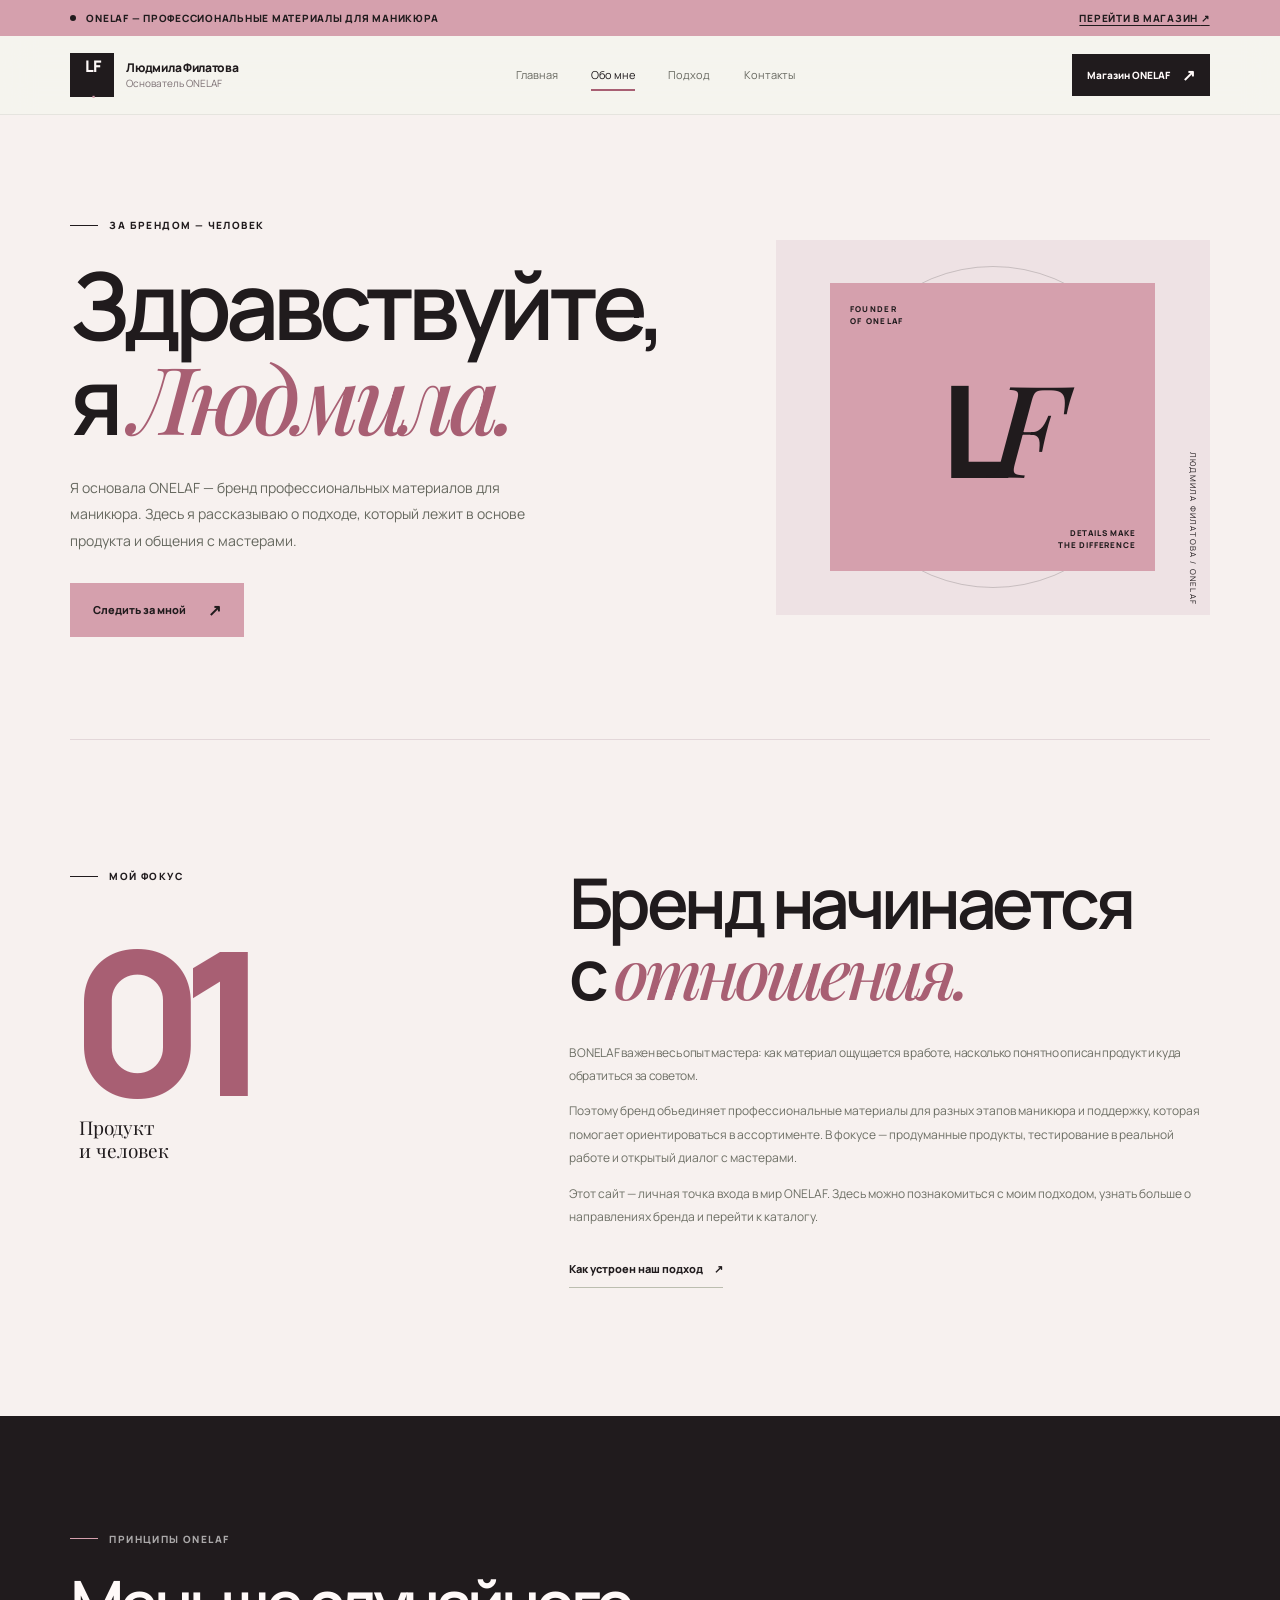
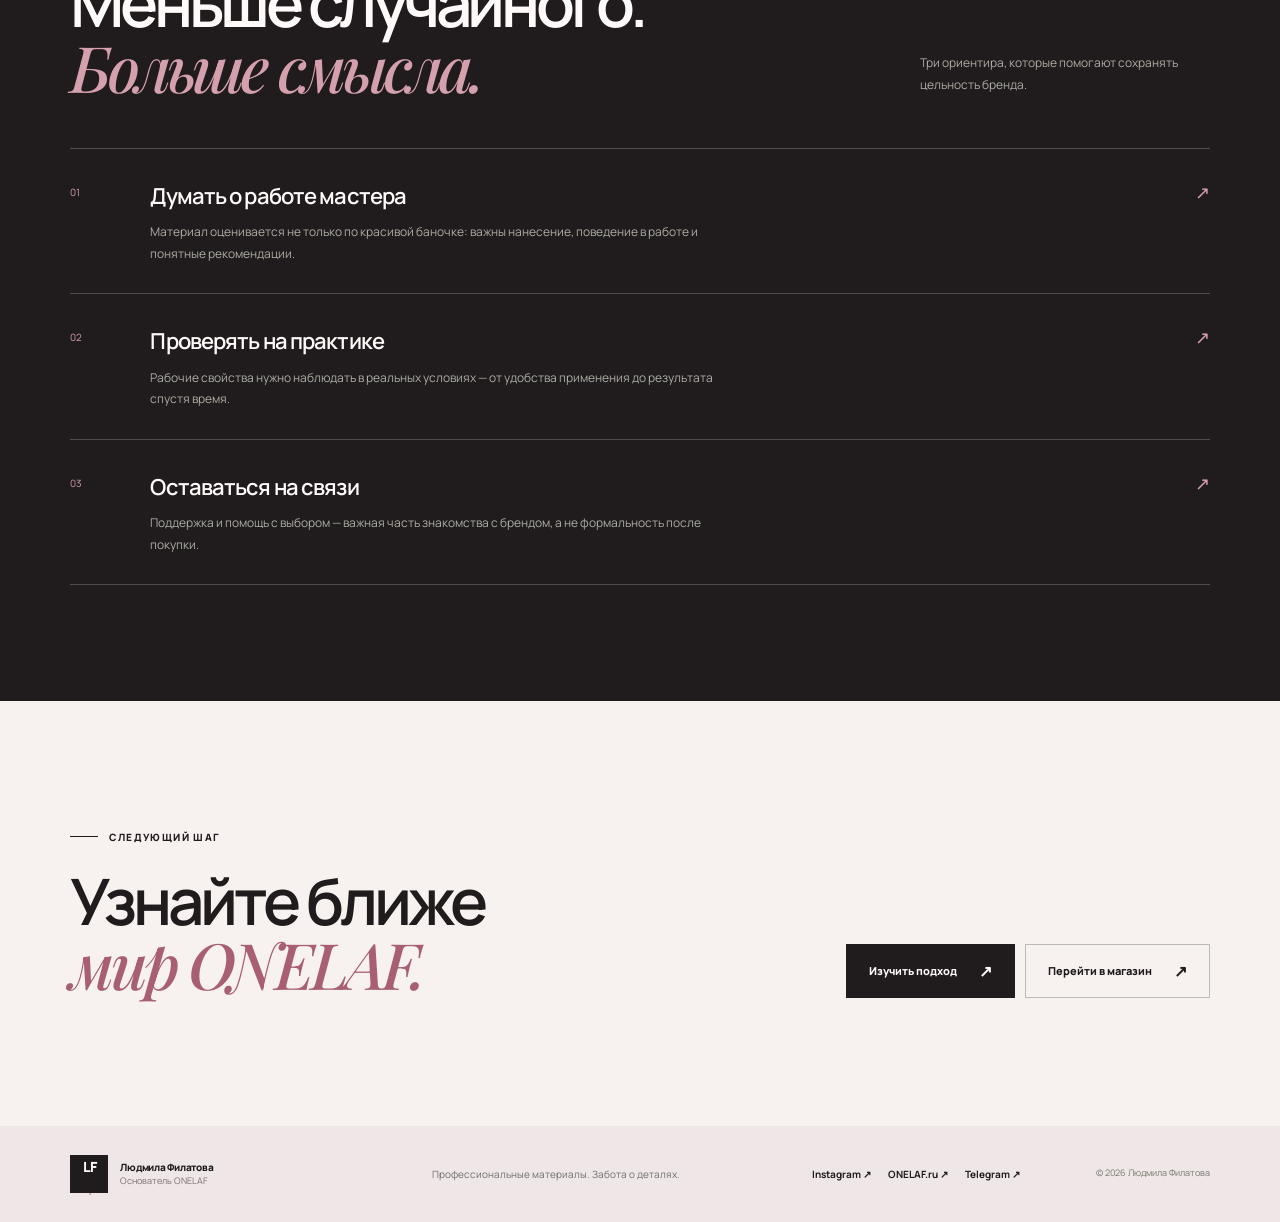
==== about.html @ 73c16b6a "Apply blush rose brand styling to about.html" ====
<!doctype html>
<html lang="ru"><head><meta charset="utf-8"><meta name="viewport" content="width=device-width, initial-scale=1"><title>О Людмиле Филатовой — ONELAF</title><meta name="description" content="Людмила Филатова — основатель ONELAF. О ценностях бренда, внимании к мастерам и профессиональных материалах для маникюра."><meta name="theme-color" content="#d5a0ad"><meta property="og:type" content="website"><meta property="og:title" content="О Людмиле Филатовой — ONELAF"><meta property="og:description" content="Бренд профессиональных материалов для маникюра и внимание к деталям."><meta property="og:image" content="https://cdn-sh1.vigbo.com/shops/86942/products/26336888/images/2-b4dfd105c90a133cb11e30bceb7b4661.jpg"><link rel="preconnect" href="https://fonts.googleapis.com"><link rel="preconnect" href="https://fonts.gstatic.com" crossorigin><link href="https://fonts.googleapis.com/css2?family=Manrope:wght@400;500;600;700;800&family=Playfair+Display:ital,wght@0,500;0,600;0,700;1,500;1,600&display=swap" rel="stylesheet"><link rel="icon" href="assets/favicon.svg" type="image/svg+xml"><link rel="stylesheet" href="styles.css"><script src="script.js" defer></script></head>
<body><div class="announcement"><span class="announcement__dot"></span> ONELAF — профессиональные материалы для маникюра <a href="https://onelaf.ru/" target="_blank" rel="noreferrer">Перейти в магазин <span aria-hidden="true">↗</span></a></div>
<header class="site-header"><a class="brand" href="index.html" aria-label="Людмила Филатова — главная"><span class="brand__mark">LF<span>.</span></span><span class="brand__text"><strong>Людмила Филатова</strong><small>Основатель ONELAF</small></span></a><button class="menu-toggle" type="button" aria-expanded="false" aria-controls="primary-nav" aria-label="Открыть меню"><span></span><span></span></button><nav class="nav" id="primary-nav" aria-label="Основная навигация"><a class="nav__link" href="index.html">Главная</a><a class="nav__link is-active" href="about.html" aria-current="page">Обо мне</a><a class="nav__link" href="expertise.html">Подход</a><a class="nav__link" href="contact.html">Контакты</a></nav><a class="button button--small button--dark header-cta" href="https://onelaf.ru/" target="_blank" rel="noreferrer">Магазин ONELAF <span aria-hidden="true">↗</span></a></header>
<main><section class="page-hero section-wrap"><div><p class="eyebrow"><span class="eyebrow__line"></span> За брендом — человек</p><h1>Здравствуйте,<br>я <em>Людмила.</em></h1><p class="page-hero__lead">Я основала ONELAF — бренд профессиональных материалов для маникюра. Здесь я рассказываю о подходе, который лежит в основе продукта и общения с мастерами.</p><a class="button button--rose" href="https://www.instagram.com/ludmilafilatova/" target="_blank" rel="noreferrer">Следить за мной <span aria-hidden="true">↗</span></a></div><div class="page-hero__art"><div class="page-hero__art-shape"><span class="page-hero__art-label">FOUNDER<br>OF ONELAF</span><span class="page-hero__art-letters">L<span>F</span></span><span class="page-hero__art-caption">DETAILS MAKE<br>THE DIFFERENCE</span></div><span class="art-side-note">ЛЮДМИЛА ФИЛАТОВА / ONELAF</span></div></section>
<section class="about-story section-wrap section-space"><div class="about-story__side"><p class="eyebrow"><span class="eyebrow__line"></span> Мой фокус</p><span class="oversize-number">01</span><p class="about-story__side-note">Продукт<br>и человек</p></div><div class="about-story__body"><h2>Бренд начинается<br>с <em>отношения.</em></h2><p class="story-intro">В ONELAF важен весь опыт мастера: как материал ощущается в работе, насколько понятно описан продукт и куда обратиться за советом.</p><p>Поэтому бренд объединяет профессиональные материалы для разных этапов маникюра и поддержку, которая помогает ориентироваться в ассортименте. В фокусе — продуманные продукты, тестирование в реальной работе и открытый диалог с мастерами.</p><p>Этот сайт — личная точка входа в мир ONELAF. Здесь можно познакомиться с моим подходом, узнать больше о направлениях бренда и перейти к каталогу.</p><a class="text-link text-link--dark" href="expertise.html">Как устроен наш подход <span aria-hidden="true">↗</span></a></div></section>
<section class="principles-section"><div class="section-wrap"><div class="section-heading section-heading--light"><div><p class="eyebrow eyebrow--muted"><span class="eyebrow__line"></span> Принципы ONELAF</p><h2>Меньше случайного.<br><em>Больше смысла.</em></h2></div><p class="section-heading__aside">Три ориентира, которые помогают сохранять цельность бренда.</p></div><div class="principle-list"><article class="principle-item" data-reveal><span>01</span><div><h3>Думать о работе мастера</h3><p>Материал оценивается не только по красивой баночке: важны нанесение, поведение в работе и понятные рекомендации.</p></div><b aria-hidden="true">↗</b></article><article class="principle-item" data-reveal><span>02</span><div><h3>Проверять на практике</h3><p>Рабочие свойства нужно наблюдать в реальных условиях — от удобства применения до результата спустя время.</p></div><b aria-hidden="true">↗</b></article><article class="principle-item" data-reveal><span>03</span><div><h3>Оставаться на связи</h3><p>Поддержка и помощь с выбором — важная часть знакомства с брендом, а не формальность после покупки.</p></div><b aria-hidden="true">↗</b></article></div></div></section>
<section class="section-wrap about-next section-space"><div><p class="eyebrow"><span class="eyebrow__line"></span> Следующий шаг</p><h2>Узнайте ближе<br><em>мир ONELAF.</em></h2></div><div class="about-next__actions"><a class="button button--dark" href="expertise.html">Изучить подход <span aria-hidden="true">↗</span></a><a class="button button--outline-dark" href="https://onelaf.ru/" target="_blank" rel="noreferrer">Перейти в магазин <span aria-hidden="true">↗</span></a></div></section></main>
<footer class="site-footer"><a class="brand brand--footer" href="index.html"><span class="brand__mark">LF<span>.</span></span><span class="brand__text"><strong>Людмила Филатова</strong><small>Основатель ONELAF</small></span></a><p>Профессиональные материалы. Забота о деталях.</p><div class="footer-links"><a href="https://www.instagram.com/ludmilafilatova/" target="_blank" rel="noreferrer">Instagram ↗</a><a href="https://onelaf.ru/" target="_blank" rel="noreferrer">ONELAF.ru ↗</a><a href="https://t.me/onelafru" target="_blank" rel="noreferrer">Telegram ↗</a></div><small class="copyright">© <span data-year></span> Людмила Филатова</small></footer></body></html>
---- styles.css ----
/* ONELAF / Ludmila Filatova — editorial founder website */
:root{--ink:#201b1d;--ink-soft:#403236;--paper:#f7f1ef;--white:#fffaf9;--muted:#7c7073;--line:#e3d7d9;--rose:#d5a0ad;--rose-deep:#a85f73;--blush:#f0dfe3;--silver:#c3c0c4;--serif:"Playfair Display",Georgia,serif;--sans:"Manrope",Arial,sans-serif;--wrap:1240px;--gutter:clamp(22px,5.5vw,82px);--ease:cubic-bezier(.2,.75,.25,1)}
*{box-sizing:border-box}
html{scroll-behavior:smooth;scroll-padding-top:100px}
body{margin:0;background:var(--paper);color:var(--ink);font-family:var(--sans);font-size:15px;line-height:1.65;-webkit-font-smoothing:antialiased}
body.menu-open{overflow:hidden}
a{color:inherit;text-decoration:none}
button,a{-webkit-tap-highlight-color:transparent}
button{font:inherit}
img{display:block;max-width:100%}
::selection{background:var(--rose);color:var(--ink)}
:focus-visible{outline:3px solid #7e8b26;outline-offset:4px}
.section-wrap{width:min(100% - 2*var(--gutter),var(--wrap));margin-inline:auto}
.section-space{padding-block:clamp(80px,10vw,145px)}
.announcement{min-height:36px;padding:8px var(--gutter);display:flex;align-items:center;justify-content:center;gap:10px;background:var(--rose);font-size:10px;line-height:1.4;letter-spacing:.075em;text-transform:uppercase;font-weight:800}
.announcement__dot{width:6px;height:6px;background:var(--ink);border-radius:50%;flex:0 0 auto}
.announcement a{margin-left:auto;white-space:nowrap;text-decoration:underline;text-underline-offset:3px}
.site-header{position:sticky;z-index:50;top:0;width:100%;display:flex;align-items:center;justify-content:space-between;gap:28px;padding:17px var(--gutter);background:rgba(245,244,239,.94);border-bottom:1px solid rgba(24,25,22,.07);backdrop-filter:blur(16px)}
.brand{display:flex;align-items:center;gap:12px;min-width:max-content}
.brand__mark{display:grid;place-items:center;width:44px;height:44px;background:var(--ink);color:var(--white);font-size:16px;font-weight:800;letter-spacing:-.09em}
.brand__mark span{color:var(--rose)}
.brand__text{display:flex;flex-direction:column;gap:1px;line-height:1.3}
.brand__text strong{font-size:12px;font-weight:800;letter-spacing:-.025em}
.brand__text small{font-size:10px;color:var(--muted)}
.nav{display:flex;align-items:center;gap:clamp(18px,2.6vw,38px)}
.nav__link{position:relative;padding:8px 0;font-size:11px;color:#67685f;transition:color .2s ease}
.nav__link:hover,.nav__link.is-active{color:var(--ink)}
.nav__link.is-active:after{position:absolute;content:"";left:0;right:0;bottom:1px;height:2px;background:var(--rose-deep)}
.button{display:inline-flex;align-items:center;justify-content:center;gap:22px;min-height:54px;padding:0 22px;border:1px solid transparent;font-size:11px;font-weight:800;transition:background .25s ease,color .25s ease,border-color .25s ease,transform .25s ease}
.button:hover{transform:translateY(-2px)}
.button span{font-size:16px;line-height:1}
.button--small{min-height:42px;padding:0 14px;gap:12px;font-size:10px}
.button--rose{background:var(--rose);color:var(--ink)}
.button--rose:hover{background:var(--rose-deep)}
.button--dark{background:var(--ink);color:var(--white)}
.button--dark:hover{background:#34362f}
.button--outline-light{border-color:rgba(255,255,255,.26);color:var(--white);background:transparent}
.button--outline-light:hover{border-color:var(--rose);color:var(--rose)}
.button--outline-dark{border-color:#babbb2;color:var(--ink);background:transparent}
.button--outline-dark:hover{border-color:var(--ink)}
.menu-toggle{display:none}
.hero{min-height:640px;display:grid;grid-template-columns:1fr .88fr;align-items:stretch;gap:clamp(28px,5.6vw,85px);padding-top:clamp(54px,8vw,112px);padding-bottom:clamp(64px,8vw,110px)}
.hero__copy{position:relative;z-index:2;display:flex;flex-direction:column;align-items:flex-start;padding-top:18px}
.eyebrow{display:flex;align-items:center;gap:11px;margin:0 0 24px;font-size:10px;font-weight:800;letter-spacing:.14em;text-transform:uppercase}
.eyebrow__line{display:inline-block;width:28px;height:1px;background:var(--ink)}
.eyebrow--muted{color:rgba(255,255,255,.62)}
.eyebrow--muted .eyebrow__line{background:var(--rose)}
h1,h2,h3,p{margin-top:0}
h1,h2{font-weight:600;letter-spacing:-.065em;line-height:.99}
h1{max-width:690px;margin-bottom:29px;font-size:clamp(48px,6.6vw,90px)}
h1 em,h2 em,.intro-band__statement em{font-family:var(--serif);font-weight:500;letter-spacing:-.06em}
h1 em{color:#a85f73}
.hero__lead{max-width:445px;margin:0;color:#62645b;font-size:14px;line-height:1.85}
.hero__actions{display:flex;align-items:center;gap:26px;flex-wrap:wrap;margin-top:32px}
.text-link{display:inline-flex;align-items:center;gap:11px;padding:8px 0;font-size:11px;font-weight:800;border-bottom:1px solid #bcbeb0;transition:gap .25s ease,border-color .25s ease}
.text-link:hover{gap:17px;border-color:var(--ink)}
.text-link--dark{color:var(--ink)}
.hero__signature{display:flex;align-items:center;gap:12px;margin-top:auto;padding-top:54px}
.signature-mark{display:grid;place-items:center;width:37px;height:37px;border:1px solid #bfc0b7;border-radius:50%;font-family:var(--serif);font-style:italic}
.hero__signature span:last-child{display:flex;flex-direction:column;line-height:1.5}
.hero__signature strong,.founder-note__byline strong{font-size:11px}
.hero__signature small,.founder-note__byline small{font-size:10px;color:var(--muted)}
.hero__visual{position:relative;min-height:490px;display:flex;align-items:center;justify-content:center}
.visual-grid{position:absolute;inset:5% 7% 6% 3%;background-image:linear-gradient(rgba(24,25,22,.07) 1px,transparent 1px),linear-gradient(90deg,rgba(24,25,22,.07) 1px,transparent 1px);background-size:32px 32px;mask-image:linear-gradient(135deg,transparent 0%,#000 28%,#000 72%,transparent 100%)}
.hero-photo{position:relative;width:76%;height:min(510px,40vw);min-height:390px;margin-left:4%;overflow:hidden;background:#e1dfd5;box-shadow:20px 22px 0 var(--rose)}
.hero-photo:after{content:"";position:absolute;inset:0;background:linear-gradient(180deg,rgba(0,0,0,.03),transparent 40%,rgba(0,0,0,.22));pointer-events:none}
.hero-photo img{width:100%;height:100%;object-fit:cover;object-position:center;transition:transform .9s var(--ease)}
.hero-photo:hover img{transform:scale(1.035)}
.hero-photo__label{position:absolute;z-index:1;bottom:0;left:0;right:0;padding:17px 19px;color:white;display:flex;align-items:end;justify-content:space-between;gap:12px}
.hero-photo__label span{font-size:9px;letter-spacing:.12em}
.hero-photo__label strong{font-size:11px}
.round-stamp{position:absolute;top:7%;right:0;z-index:2;width:90px;height:90px;border:1px solid var(--ink);border-radius:50%;display:flex;align-items:center;justify-content:center;flex-direction:column;background:var(--rose);font-size:8px;font-weight:800;letter-spacing:.13em;line-height:1.3;transform:rotate(11deg)}
.round-stamp b{font-size:15px}
.round-stamp i{position:absolute;right:8px;bottom:8px;font-size:12px;font-style:normal}
.vertical-note{position:absolute;right:-7px;bottom:10%;writing-mode:vertical-rl;font-size:8px;font-weight:800;letter-spacing:.22em;color:#6d6e64}
.intro-band{background:var(--ink);color:var(--white);padding:clamp(65px,9vw,120px) 0}
.intro-band__inner{position:relative}
.intro-band__statement{max-width:920px;margin:0;font-size:clamp(29px,4.2vw,56px);font-weight:500;letter-spacing:-.045em;line-height:1.25}
.intro-band__statement em{color:var(--rose);font-size:1.07em}
.intro-band__number{position:absolute;right:0;bottom:0;color:rgba(255,255,255,.32);font-size:10px;letter-spacing:.12em}
.section-heading{display:flex;justify-content:space-between;align-items:end;gap:40px;margin-bottom:48px}
.section-heading h2,.brand-section h2,.founder-note h2,.about-next h2,.contact-info-band h2{margin-bottom:0;font-size:clamp(39px,5vw,65px)}
.section-heading h2 em,.brand-section h2 em,.about-next h2 em{color:#a85f73}
.section-heading__aside{max-width:290px;margin:0 0 4px;color:var(--muted);font-size:12px;line-height:1.85}
.value-grid{display:grid;grid-template-columns:repeat(3,1fr);gap:13px}
.value-card{position:relative;min-height:290px;padding:27px 27px 30px;background:var(--white);border:1px solid #ecebe4;display:flex;flex-direction:column;align-items:flex-start;transition:transform .3s var(--ease)}
.value-card:hover{transform:translateY(-5px)}
.value-card__index{font-size:9px;letter-spacing:.14em;color:var(--muted)}
.value-card__icon{width:50px;height:50px;margin:29px 0 23px;display:grid;place-items:center;border:1px solid rgba(24,25,22,.22);border-radius:50%;font-size:22px}
.value-card__icon--spark{font-size:30px;border-color:rgba(255,255,255,.32)}
.value-card h3{max-width:220px;margin-bottom:10px;font-size:18px;line-height:1.25;letter-spacing:-.04em}
.value-card p{max-width:275px;margin-bottom:30px;color:#707168;font-size:11px;line-height:1.8}
.value-card .arrow-link{margin-top:auto;display:grid;place-items:center;width:32px;height:32px;border:1px solid #d8d9d0;border-radius:50%;font-size:16px;transition:background .2s,color .2s}
.value-card .arrow-link:hover{background:var(--ink);color:var(--white)}
.value-card--dark{background:var(--ink);color:var(--white);border-color:var(--ink)}
.value-card--dark .value-card__index,.value-card--dark p{color:#b9bbb1}
.value-card--dark .arrow-link{border-color:rgba(255,255,255,.35)}
.value-card--dark .arrow-link:hover{background:var(--rose);color:var(--ink)}
.value-card--rose{background:var(--rose);border-color:var(--rose)}
.value-card--rose p{color:#50343b}
.value-card--rose .arrow-link{border-color:rgba(24,25,22,.35)}
.value-card--rose .arrow-link:hover{background:var(--ink);color:var(--rose)}
.brand-section{background:#251f21;color:var(--white);padding:clamp(75px,9.5vw,132px) 0}
.brand-section__grid{display:grid;grid-template-columns:.8fr 1fr;gap:clamp(45px,9vw,130px)}
.brand-section h2{margin-bottom:24px}
.brand-section h2 em{color:var(--rose)}
.brand-section__copy>p:not(.eyebrow){max-width:360px;margin-bottom:28px;color:#bfc0b8;font-size:12px;line-height:1.9}
.brand-section__note{display:block;max-width:250px;margin-top:18px;color:#999b91;font-size:9px;line-height:1.7}
.category-list{border-top:1px solid rgba(255,255,255,.2)}
.category-row{display:grid;grid-template-columns:42px 1fr 25px;align-items:center;gap:18px;min-height:99px;padding:20px 0;border-bottom:1px solid rgba(255,255,255,.2);transition:padding .25s ease}
.category-row:hover{padding-inline:10px}
.category-row__number{align-self:start;padding-top:5px;color:var(--rose);font-size:10px}
.category-row>span:nth-child(2){display:flex;flex-direction:column;gap:5px}
.category-row strong{font-size:17px;font-weight:600;letter-spacing:-.04em}
.category-row small{color:#9fa197;font-size:10px}
.category-row__arrow{font-size:19px;text-align:right;color:var(--rose)}
.founder-note{display:grid;grid-template-columns:120px 1fr 100px;gap:35px;align-items:start}
.founder-note__symbol{font-family:var(--serif);font-size:150px;line-height:.8;color:var(--rose-deep)}
.founder-note__content{max-width:720px}
.founder-note__quote{margin:0 0 32px;font-family:var(--serif);font-size:clamp(25px,3.2vw,43px);line-height:1.36;letter-spacing:-.035em}
.founder-note__byline{display:flex;align-items:center;gap:13px}
.founder-note__byline>span:last-child{display:flex;flex-direction:column}
.byline-line{width:35px;height:1px;background:var(--ink)}
.founder-note__seal{width:78px;height:78px;border:1px solid #bcbdb4;border-radius:50%;display:grid;place-content:center;text-align:center;font-family:var(--serif);font-style:italic;font-size:21px;line-height:1.1;transform:rotate(9deg)}
.founder-note__seal span{font-size:9px}
.closing-cta{position:relative;overflow:hidden;background:var(--ink);color:var(--white);padding:clamp(70px,8vw,108px) 0}
.closing-cta__inner{position:relative;display:flex;align-items:end;justify-content:space-between;gap:40px}
.closing-cta h2{position:relative;z-index:1;margin-bottom:0;font-size:clamp(44px,6vw,78px)}
.closing-cta h2 em{color:var(--rose);font-family:var(--serif);font-weight:500}
.closing-cta__actions{position:relative;z-index:1;display:flex;flex-direction:column;gap:11px;min-width:225px}
.closing-cta__decor{position:absolute;right:-3%;bottom:-30%;font-weight:800;font-size:clamp(140px,22vw,290px);letter-spacing:-.1em;color:rgba(255,255,255,.025);pointer-events:none}
.site-footer{display:grid;grid-template-columns:1.1fr 1fr 1fr auto;align-items:center;gap:27px;padding:29px var(--gutter);background:#eee6e7}
.brand--footer .brand__mark{width:38px;height:38px;font-size:14px}
.brand--footer .brand__text strong{font-size:10px}
.brand--footer .brand__text small{font-size:9px}
.site-footer>p{margin:0;color:#6f7068;font-size:10px}
.footer-links{display:flex;gap:17px;justify-content:center}
.footer-links a{font-size:10px;font-weight:700;white-space:nowrap}
.footer-links a:hover{text-decoration:underline;text-underline-offset:4px}
.copyright{color:#77786e;font-size:9px;text-align:right;white-space:nowrap}
.page-hero{min-height:510px;display:grid;grid-template-columns:1fr .72fr;gap:clamp(45px,8vw,120px);align-items:center;padding-block:clamp(70px,8vw,120px)}
.page-hero h1{font-size:clamp(56px,7.3vw,96px)}
.page-hero__lead{max-width:500px;margin:0 0 28px;color:#66685f;font-size:14px;line-height:1.9}
.page-hero__art{position:relative;display:grid;place-items:center;min-height:375px;background:#eee2e4;overflow:hidden}
.page-hero__art:before,.page-hero__art:after{content:"";position:absolute;width:220px;height:220px;border:1px solid rgba(24,25,22,.18);border-radius:50%}
.page-hero__art:after{width:320px;height:320px}
.page-hero__art-shape{position:relative;z-index:1;display:flex;align-items:center;justify-content:center;width:75%;height:77%;background:var(--rose);overflow:hidden}
.page-hero__art-label{position:absolute;top:20px;left:20px;font-size:8px;font-weight:800;line-height:1.5;letter-spacing:.16em}
.page-hero__art-letters{font-size:clamp(80px,10vw,150px);font-weight:800;letter-spacing:-.15em;line-height:1}
.page-hero__art-letters span{font-family:var(--serif);font-style:italic;font-weight:500}
.page-hero__art-caption{position:absolute;right:20px;bottom:20px;text-align:right;font-size:8px;font-weight:800;letter-spacing:.1em;line-height:1.5}
.art-side-note{position:absolute;right:10px;bottom:10px;writing-mode:vertical-rl;font-size:8px;letter-spacing:.15em}
.page-hero--compact{min-height:460px}
.expertise-art{position:relative;min-height:360px;background:#242520;color:var(--rose);overflow:hidden;display:grid;place-items:center}
.expertise-art__circle{position:absolute;width:70%;aspect-ratio:1;border:1px solid rgba(233,255,91,.36);border-radius:50%}
.expertise-art__circle:before,.expertise-art__circle:after{content:"";position:absolute;inset:12%;border:1px solid rgba(233,255,91,.3);border-radius:50%}
.expertise-art__circle:after{inset:26%}
.expertise-art__type{position:relative;font-size:clamp(38px,5vw,65px);font-weight:800;line-height:.9;letter-spacing:-.08em;text-align:center}
.expertise-art__caption{position:absolute;left:17px;bottom:17px;font-size:8px;letter-spacing:.15em}
.expertise-art__spark{position:absolute;right:20px;top:20px;font-size:34px}
.about-story{display:grid;grid-template-columns:.7fr 1.3fr;gap:clamp(50px,12vw,180px);border-top:1px solid var(--line)}
.about-story__side{position:relative}
.oversize-number{display:block;margin-top:55px;font-size:clamp(110px,18vw,200px);line-height:.8;font-weight:800;letter-spacing:-.12em;color:var(--rose-deep)}
.about-story__side-note{margin:16px 0 0 9px;font-family:var(--serif);font-size:19px;line-height:1.25}
.about-story__body h2{margin-bottom:32px;font-size:clamp(43px,5.5vw,70px)}
.about-story__body h2 em{font-family:var(--serif);font-weight:500;color:#a85f73}
.story-intro{font-size:clamp(18px,2vw,24px);line-height:1.55;letter-spacing:-.025em}
.about-story__body p:not(.eyebrow){max-width:680px;color:#6d6f65;line-height:1.95;font-size:12px}
.about-story__body .text-link{margin-top:12px}
.principles-section,.catalog-section{background:var(--ink);color:var(--white);padding:clamp(80px,9vw,125px) 0}
.section-heading--light .section-heading__aside{color:#acada4}
.section-heading--light h2 em{color:var(--rose)}
.principle-list{border-top:1px solid rgba(255,255,255,.22)}
.principle-item{display:grid;grid-template-columns:55px 1fr 30px;gap:25px;align-items:start;padding:29px 0;border-bottom:1px solid rgba(255,255,255,.22)}
.principle-item>span{padding-top:6px;color:var(--rose);font-size:10px}
.principle-item h3{margin-bottom:7px;font-size:22px;font-weight:600;letter-spacing:-.04em}
.principle-item p{max-width:590px;margin:0;color:#acada4;font-size:12px;line-height:1.8}
.principle-item>b{color:var(--rose);font-size:18px;text-align:right;font-weight:400;transition:transform .25s ease}
.principle-item:hover>b{transform:translate(3px,-3px)}
.about-next{display:flex;align-items:end;justify-content:space-between;gap:35px}
.about-next h2 em{font-family:var(--serif)}
.about-next__actions{display:flex;gap:10px;flex-wrap:wrap}
.process-section .section-heading{margin-bottom:50px}
.process-grid{display:grid;grid-template-columns:repeat(3,1fr);gap:13px}
.process-card{min-height:295px;padding:25px;background:#fffef9;border:1px solid #ebeae2;display:flex;flex-direction:column;align-items:flex-start}
.process-card--rose{background:var(--rose);border-color:var(--rose)}
.process-card__num{font-size:9px;text-transform:uppercase;letter-spacing:.13em;color:#72746a}
.process-card h3{max-width:240px;margin:47px 0 11px;font-size:23px;line-height:1.15;letter-spacing:-.045em}
.process-card p{margin-bottom:32px;color:#6d6e65;font-size:11px;line-height:1.85}
.process-card--rose p{color:#50343b}
.process-card__bottom{display:flex;align-items:center;gap:9px;margin-top:auto;font-size:9px;font-weight:800}
.tiny-ring{display:inline-block;width:9px;height:9px;border:1px solid currentColor;border-radius:50%}
.catalog-grid{display:grid;grid-template-columns:repeat(3,1fr);gap:13px}
.catalog-card{position:relative;min-height:330px;display:flex;flex-direction:column;justify-content:space-between;padding:20px;color:var(--ink);overflow:hidden;transition:transform .3s var(--ease)}
.catalog-card:hover{transform:translateY(-5px)}
.catalog-card--base{background:#eee2e4}
.catalog-card--gel{background:var(--rose)}
.catalog-card--liquid{background:#d7d1d5}
.catalog-card__index{font-size:9px;font-weight:800}
.catalog-card__graphic{position:absolute;inset:56px 18px auto;font-size:clamp(34px,5vw,59px);font-weight:800;letter-spacing:-.1em;line-height:.76;display:flex;flex-direction:column}
.catalog-card__graphic span{font-family:var(--serif);font-size:.63em;font-weight:500;font-style:italic;letter-spacing:-.06em}
.catalog-card__label{position:relative;z-index:1;margin-top:auto;display:flex;flex-direction:column;gap:4px;padding-top:160px}
.catalog-card__label strong{font-size:14px}
.catalog-card__label small{font-size:9px;color:#62645a}
.catalog-card>b{position:absolute;right:19px;bottom:21px;display:grid;place-items:center;width:30px;height:30px;border:1px solid rgba(24,25,22,.3);border-radius:50%;font-size:16px;font-weight:400}
.catalog-cta{margin-top:27px}
.detail-note{display:grid;grid-template-columns:100px 1fr;gap:clamp(35px,8vw,115px);align-items:start}
.detail-note__symbol{display:grid;place-items:center;width:67px;height:67px;border:1px solid #bbbdb0;border-radius:50%;font-family:var(--serif);font-size:37px;font-style:italic}
.detail-note h2{font-size:clamp(38px,5vw,61px);margin-bottom:21px}
.detail-note h2 em{font-family:var(--serif);font-weight:500;color:#a85f73}
.detail-note p:not(.eyebrow){max-width:710px;margin-bottom:20px;color:#6c6e64;font-size:12px;line-height:1.9}
.contact-hero{display:flex;justify-content:space-between;align-items:center;gap:45px;padding-block:clamp(80px,10vw,140px)}
.contact-hero h1{font-size:clamp(63px,9vw,118px)}
.contact-hero__copy{max-width:660px}
.contact-hero__stamp{flex:0 0 auto;width:clamp(170px,22vw,270px);aspect-ratio:1;border-radius:50%;background:var(--rose);display:flex;flex-direction:column;align-items:center;justify-content:center;transform:rotate(9deg);border:1px solid var(--ink);box-shadow:10px 10px 0 var(--ink)}
.contact-hero__stamp span{font-size:11px;font-weight:800;letter-spacing:.17em}
.contact-hero__stamp b{font-size:clamp(35px,6vw,66px);line-height:1;letter-spacing:-.1em}
.contact-hero__stamp i{margin-top:9px;font-size:22px;font-style:normal}
.contact-grid-section{display:grid;grid-template-columns:repeat(4,1fr);gap:12px;padding-top:0}
.contact-card{position:relative;min-height:245px;padding:21px;background:var(--white);border:1px solid #e7e6de;display:flex;flex-direction:column;align-items:flex-start;transition:transform .3s var(--ease),border-color .3s ease}
.contact-card:hover{transform:translateY(-5px);border-color:#a6aa8a}
.contact-card--rose{background:var(--rose);border-color:var(--rose)}
.contact-card--dark{background:var(--ink);color:var(--white);border-color:var(--ink)}
.contact-card__icon{display:grid;place-items:center;width:39px;height:39px;margin-bottom:24px;border:1px solid rgba(24,25,22,.28);border-radius:50%;font-size:17px}
.contact-card--dark .contact-card__icon{border-color:rgba(255,255,255,.3)}
.contact-card__small{margin-bottom:6px;color:#73756b;font-size:9px}
.contact-card--dark .contact-card__small,.contact-card--dark .contact-card__detail{color:#b0b2a7}
.contact-card strong{font-size:20px;line-height:1.25;letter-spacing:-.05em}
.contact-card__detail{margin-top:9px;color:#72746a;font-size:10px;overflow-wrap:anywhere}
.contact-card__arrow{position:absolute;right:19px;bottom:17px;font-size:18px;font-weight:400}
.contact-info-band{background:var(--ink);color:var(--white);padding:clamp(70px,8vw,110px) 0}
.contact-info-band__inner{display:grid;grid-template-columns:1fr .65fr;gap:70px;align-items:end}
.contact-info-band h2{font-size:clamp(39px,5.3vw,69px)}
.contact-info-band h2 em{font-family:var(--serif);font-weight:500;color:var(--rose)}
.contact-info-band__right>p{margin-bottom:25px;color:#b6b8ad;font-size:12px;line-height:1.85}
.contact-bottom{display:grid;grid-template-columns:1fr 2fr;gap:45px}
.contact-bottom__label{display:flex;align-items:start;gap:9px;font-size:10px;font-weight:800}
.contact-bottom__links{border-top:1px solid var(--line)}
.contact-bottom__links a{display:flex;align-items:center;justify-content:space-between;padding:17px 0;border-bottom:1px solid var(--line);font-size:12px;font-weight:700}
.contact-bottom__links a span{font-size:17px;transition:transform .2s ease}
.contact-bottom__links a:hover span{transform:translate(3px,-3px)}
[data-reveal]{opacity:1;transform:none}
.js-ready [data-reveal]{opacity:0;transform:translateY(16px);transition:opacity .65s var(--ease),transform .65s var(--ease)}
.js-ready [data-reveal].is-visible{opacity:1;transform:none}
@media(min-width:1450px){.hero{min-height:710px}.hero-photo{height:530px}}
@media(max-width:1050px){.site-header{gap:18px}.nav{gap:17px}.header-cta{display:none}.hero{gap:35px}.hero-photo{width:82%;height:480px}.brand-section__grid{gap:55px}.site-footer{grid-template-columns:1fr 1fr}.footer-links{justify-content:flex-start}.copyright{text-align:right}.contact-grid-section{grid-template-columns:repeat(2,1fr)}.contact-card{min-height:215px}}
@media(max-width:760px){:root{--gutter:22px}.announcement{justify-content:flex-start;font-size:8px;letter-spacing:.045em}.announcement a{font-size:8px}.site-header{padding-block:12px}.brand__mark{width:39px;height:39px}.menu-toggle{display:flex;width:42px;height:42px;align-items:center;justify-content:center;flex-direction:column;gap:6px;border:1px solid #d8d9cf;background:transparent;cursor:pointer}.menu-toggle span{display:block;width:17px;height:1.5px;background:var(--ink);transition:transform .2s ease}.menu-toggle[aria-expanded=true] span:first-child{transform:translateY(3.75px) rotate(45deg)}.menu-toggle[aria-expanded=true] span:last-child{transform:translateY(-3.75px) rotate(-45deg)}.nav{position:absolute;top:100%;left:0;right:0;display:flex;flex-direction:column;align-items:stretch;gap:0;padding:8px var(--gutter) 20px;background:var(--paper);border-bottom:1px solid var(--line);opacity:0;visibility:hidden;transform:translateY(-8px);transition:opacity .2s ease,transform .2s ease,visibility .2s}.nav.is-open{opacity:1;visibility:visible;transform:none}.nav__link{padding:13px 0;border-bottom:1px solid var(--line);font-size:13px}.nav__link.is-active:after{display:none}.hero{grid-template-columns:1fr;gap:40px;padding-top:54px}.hero__copy{padding-top:0}.hero h1{font-size:clamp(50px,12vw,78px);max-width:560px}.hero__lead{font-size:13px}.hero__signature{padding-top:43px}.hero__visual{min-height:390px}.hero-photo{width:min(77%,380px);min-height:360px;height:440px;margin-left:-2%}.round-stamp{right:3%;top:2%;width:79px;height:79px}.vertical-note{right:0;bottom:6%}.intro-band__number{position:static;display:block;margin-top:22px}.section-heading{flex-direction:column;align-items:flex-start;gap:20px;margin-bottom:31px}.section-heading__aside{max-width:460px}.value-grid,.process-grid{grid-template-columns:1fr}.value-card{min-height:250px}.value-card__icon{margin:21px 0 17px}.value-card p{margin-bottom:23px}.brand-section__grid{grid-template-columns:1fr;gap:45px}.category-row{min-height:88px}.founder-note{grid-template-columns:45px 1fr;gap:20px}.founder-note__symbol{font-size:75px}.founder-note__seal{display:none}.closing-cta__inner{flex-direction:column;align-items:flex-start;gap:35px}.closing-cta__actions{width:100%;min-width:0}.closing-cta__actions .button{width:100%;justify-content:space-between}.site-footer{grid-template-columns:1fr;gap:19px}.footer-links{flex-wrap:wrap;gap:18px}.copyright{text-align:left}.page-hero{grid-template-columns:1fr;gap:40px;padding-block:65px}.page-hero h1{font-size:clamp(57px,13vw,84px)}.page-hero__art,.expertise-art{min-height:310px;max-width:500px;width:100%;justify-self:center}.page-hero__art-shape{max-width:330px}.about-story{grid-template-columns:1fr;gap:34px}.oversize-number{margin-top:20px;font-size:130px}.about-story__side-note{display:inline-block;margin-left:14px}.about-story__body h2{font-size:52px}.principle-item{grid-template-columns:29px 1fr 20px;gap:12px}.principle-item h3{font-size:18px}.about-next{flex-direction:column;align-items:flex-start}.about-next__actions{width:100%}.about-next__actions .button{flex:1}.catalog-grid{grid-template-columns:1fr}.catalog-card{min-height:250px}.catalog-card__graphic{font-size:58px}.catalog-card__label{padding-top:135px}.detail-note{grid-template-columns:1fr;gap:25px}.contact-hero{align-items:flex-start;padding-block:70px;gap:20px}.contact-hero h1{font-size:clamp(60px,12vw,92px)}.contact-hero__stamp{width:110px;margin-top:50px;box-shadow:5px 5px 0 var(--ink)}.contact-hero__stamp span{font-size:7px}.contact-hero__stamp b{font-size:29px}.contact-hero__stamp i{font-size:14px}.contact-grid-section{grid-template-columns:1fr 1fr}.contact-card{padding:16px;min-height:215px}.contact-card strong{font-size:17px}.contact-card__detail{font-size:9px}.contact-info-band__inner{grid-template-columns:1fr;gap:28px}.contact-bottom{grid-template-columns:1fr;gap:22px}}
@media(max-width:430px){.announcement{gap:6px}.announcement>a{max-width:95px;overflow:hidden;text-overflow:ellipsis}.brand{gap:9px}.brand__text strong{font-size:11px}.brand__text small{font-size:9px}.hero__actions{align-items:flex-start;flex-direction:column;gap:12px}.hero__visual{min-height:350px}.hero-photo{min-height:320px;height:365px;width:79%}.round-stamp{width:68px;height:68px;font-size:7px}.round-stamp b{font-size:12px}.value-card{padding:23px}.category-row{grid-template-columns:27px 1fr 18px;gap:11px}.category-row strong{font-size:15px}.contact-hero{display:block}.contact-hero__stamp{display:none}.contact-grid-section{grid-template-columns:1fr}.contact-card{min-height:188px}.contact-card__icon{margin-bottom:16px}.about-next__actions{flex-direction:column}.founder-note{gap:13px}.founder-note__symbol{font-size:55px}.founder-note__quote{font-size:25px}}
@media(prefers-reduced-motion:reduce){*,*::before,*::after{scroll-behavior:auto!important;animation-duration:.01ms!important;animation-iteration-count:1!important;transition-duration:.01ms!important}}
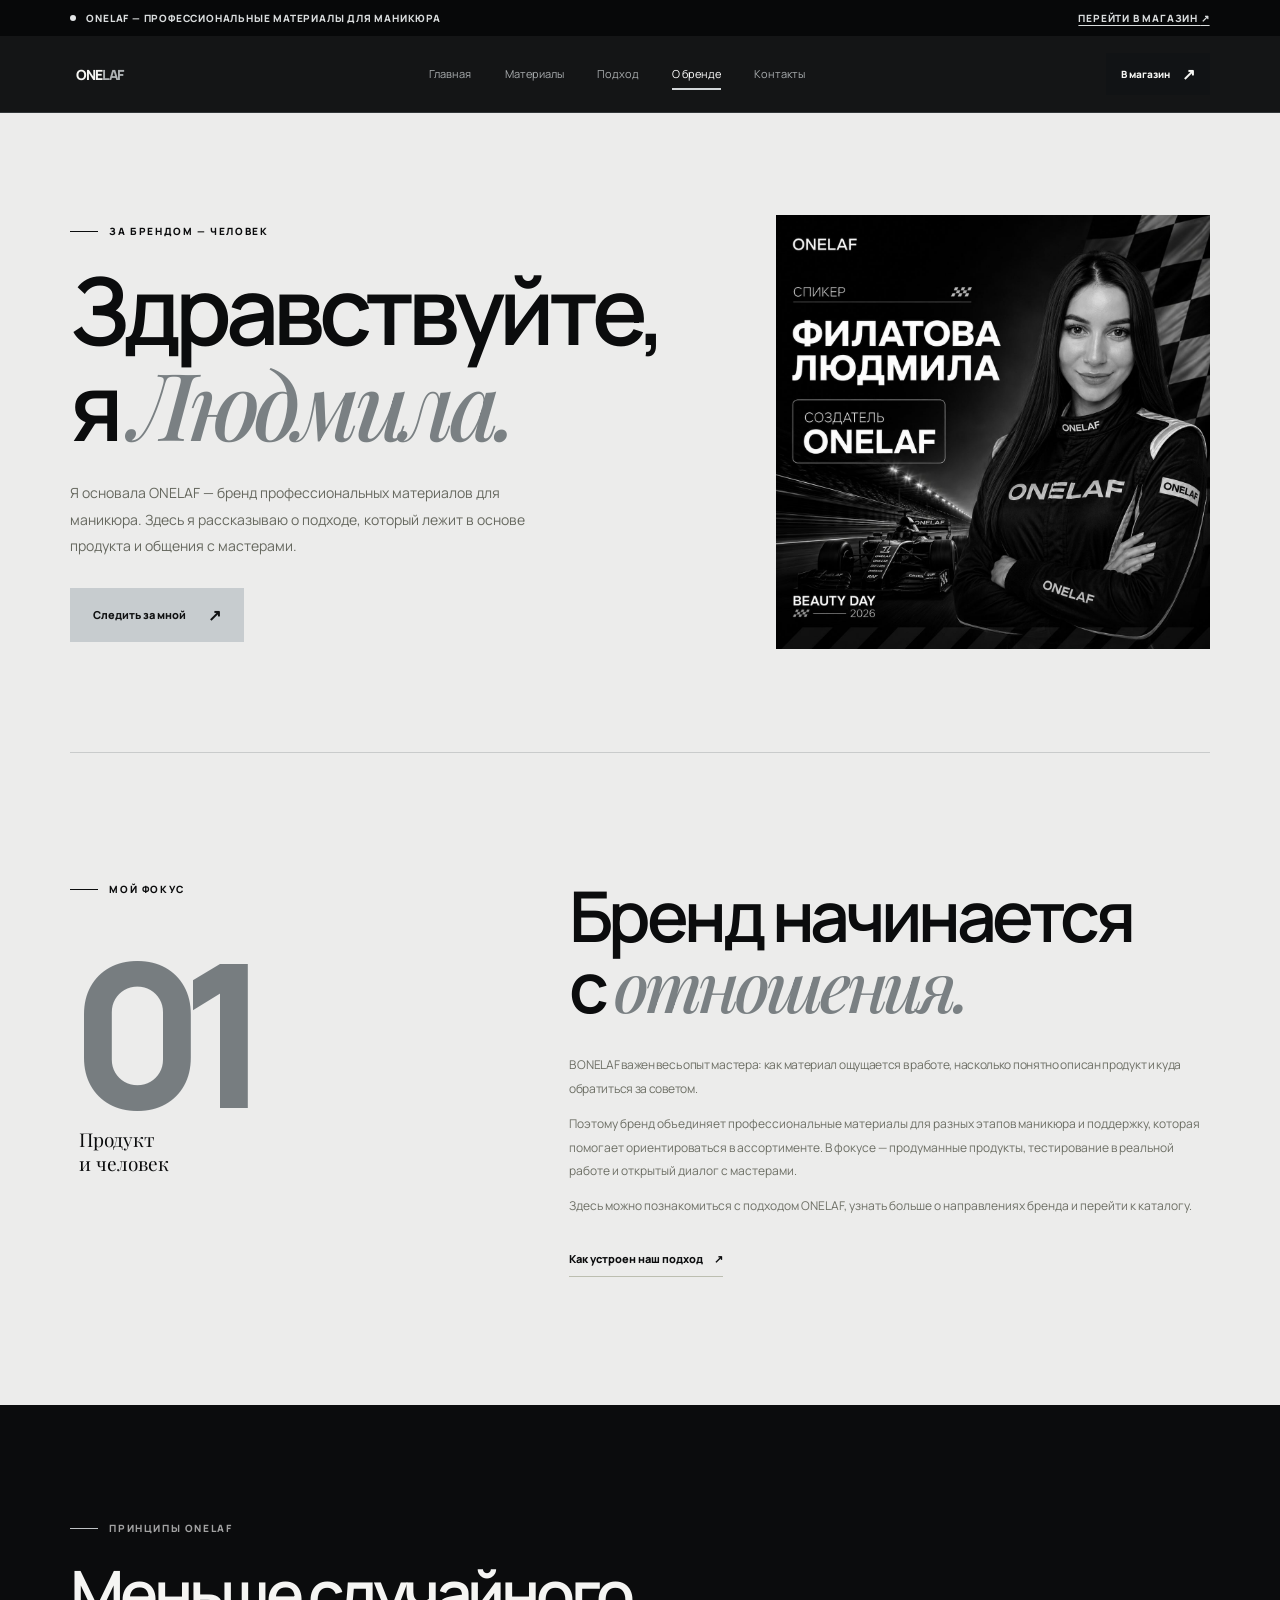
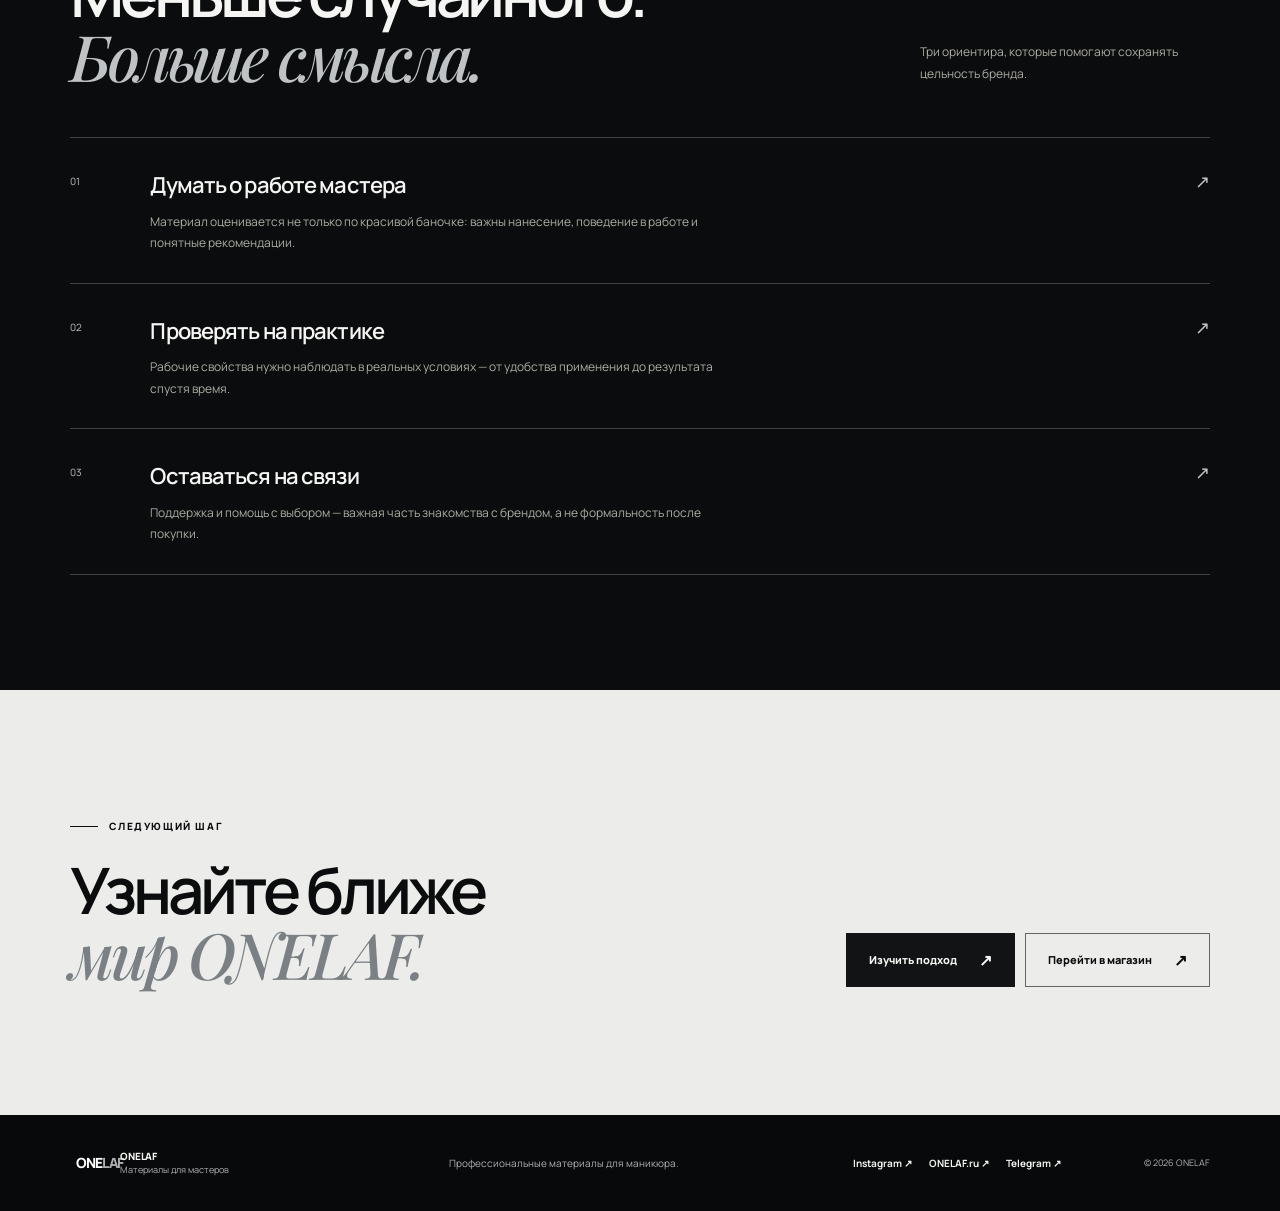
==== commit 157705d1: "Redesign ONELAF site in graphite and chrome" ====
--- a/about.html
+++ b/about.html
@@ -1,9 +1,9 @@
 <!doctype html>
-<html lang="ru"><head><meta charset="utf-8"><meta name="viewport" content="width=device-width, initial-scale=1"><title>О Людмиле Филатовой — ONELAF</title><meta name="description" content="Людмила Филатова — основатель ONELAF. О ценностях бренда, внимании к мастерам и профессиональных материалах для маникюра."><meta name="theme-color" content="#d5a0ad"><meta property="og:type" content="website"><meta property="og:title" content="О Людмиле Филатовой — ONELAF"><meta property="og:description" content="Бренд профессиональных материалов для маникюра и внимание к деталям."><meta property="og:image" content="https://cdn-sh1.vigbo.com/shops/86942/products/26336888/images/2-b4dfd105c90a133cb11e30bceb7b4661.jpg"><link rel="preconnect" href="https://fonts.googleapis.com"><link rel="preconnect" href="https://fonts.gstatic.com" crossorigin><link href="https://fonts.googleapis.com/css2?family=Manrope:wght@400;500;600;700;800&family=Playfair+Display:ital,wght@0,500;0,600;0,700;1,500;1,600&display=swap" rel="stylesheet"><link rel="icon" href="assets/favicon.svg" type="image/svg+xml"><link rel="stylesheet" href="styles.css"><script src="script.js" defer></script></head>
-<body><div class="announcement"><span class="announcement__dot"></span> ONELAF — профессиональные материалы для маникюра <a href="https://onelaf.ru/" target="_blank" rel="noreferrer">Перейти в магазин <span aria-hidden="true">↗</span></a></div>
-<header class="site-header"><a class="brand" href="index.html" aria-label="Людмила Филатова — главная"><span class="brand__mark">LF<span>.</span></span><span class="brand__text"><strong>Людмила Филатова</strong><small>Основатель ONELAF</small></span></a><button class="menu-toggle" type="button" aria-expanded="false" aria-controls="primary-nav" aria-label="Открыть меню"><span></span><span></span></button><nav class="nav" id="primary-nav" aria-label="Основная навигация"><a class="nav__link" href="index.html">Главная</a><a class="nav__link is-active" href="about.html" aria-current="page">Обо мне</a><a class="nav__link" href="expertise.html">Подход</a><a class="nav__link" href="contact.html">Контакты</a></nav><a class="button button--small button--dark header-cta" href="https://onelaf.ru/" target="_blank" rel="noreferrer">Магазин ONELAF <span aria-hidden="true">↗</span></a></header>
-<main><section class="page-hero section-wrap"><div><p class="eyebrow"><span class="eyebrow__line"></span> За брендом — человек</p><h1>Здравствуйте,<br>я <em>Людмила.</em></h1><p class="page-hero__lead">Я основала ONELAF — бренд профессиональных материалов для маникюра. Здесь я рассказываю о подходе, который лежит в основе продукта и общения с мастерами.</p><a class="button button--rose" href="https://www.instagram.com/ludmilafilatova/" target="_blank" rel="noreferrer">Следить за мной <span aria-hidden="true">↗</span></a></div><div class="page-hero__art"><div class="page-hero__art-shape"><span class="page-hero__art-label">FOUNDER<br>OF ONELAF</span><span class="page-hero__art-letters">L<span>F</span></span><span class="page-hero__art-caption">DETAILS MAKE<br>THE DIFFERENCE</span></div><span class="art-side-note">ЛЮДМИЛА ФИЛАТОВА / ONELAF</span></div></section>
-<section class="about-story section-wrap section-space"><div class="about-story__side"><p class="eyebrow"><span class="eyebrow__line"></span> Мой фокус</p><span class="oversize-number">01</span><p class="about-story__side-note">Продукт<br>и человек</p></div><div class="about-story__body"><h2>Бренд начинается<br>с <em>отношения.</em></h2><p class="story-intro">В ONELAF важен весь опыт мастера: как материал ощущается в работе, насколько понятно описан продукт и куда обратиться за советом.</p><p>Поэтому бренд объединяет профессиональные материалы для разных этапов маникюра и поддержку, которая помогает ориентироваться в ассортименте. В фокусе — продуманные продукты, тестирование в реальной работе и открытый диалог с мастерами.</p><p>Этот сайт — личная точка входа в мир ONELAF. Здесь можно познакомиться с моим подходом, узнать больше о направлениях бренда и перейти к каталогу.</p><a class="text-link text-link--dark" href="expertise.html">Как устроен наш подход <span aria-hidden="true">↗</span></a></div></section>
+<html lang="ru"><head><meta charset="utf-8"><meta name="viewport" content="width=device-width, initial-scale=1"><title>О Людмиле Филатовой — ONELAF</title><meta name="description" content="Людмила Филатова — основатель ONELAF. О ценностях бренда, внимании к мастерам и профессиональных материалах для маникюра."><meta name="theme-color" content="#090a0b"><meta property="og:type" content="website"><meta property="og:title" content="О Людмиле Филатовой — ONELAF"><meta property="og:description" content="Бренд профессиональных материалов для маникюра и внимание к деталям."><meta property="og:image" content="assets/onelaf-base-soft.jpg"><link rel="preconnect" href="https://fonts.googleapis.com"><link rel="preconnect" href="https://fonts.gstatic.com" crossorigin><link href="https://fonts.googleapis.com/css2?family=Manrope:wght@400;500;600;700;800&family=Playfair+Display:ital,wght@0,500;0,600;0,700;1,500;1,600&display=swap" rel="stylesheet"><link rel="icon" href="assets/favicon.svg" type="image/svg+xml"><link rel="stylesheet" href="styles.css"><script src="script.js" defer></script></head>
+<body><a class="skip-link" href="#main">К содержимому</a><div class="announcement"><span class="announcement__dot"></span> ONELAF — профессиональные материалы для маникюра <a href="https://onelaf.ru/" target="_blank" rel="noreferrer">Перейти в магазин <span aria-hidden="true">↗</span></a></div>
+<header class="site-header"><a class="brand" href="index.html" aria-label="ONELAF — главная"><span class="brand__mark">ONE<span>LAF</span></span><span class="brand__text"><strong>ONELAF</strong><small>Материалы для мастеров</small></span></a><button class="menu-toggle" type="button" aria-expanded="false" aria-controls="primary-nav" aria-label="Открыть меню"><span></span><span></span></button><nav class="nav" id="primary-nav" aria-label="Основная навигация"><a class="nav__link" href="index.html">Главная</a><a class="nav__link" href="index.html#products">Материалы</a><a class="nav__link" href="expertise.html">Подход</a><a class="nav__link is-active" href="about.html" aria-current="page">О бренде</a><a class="nav__link" href="contact.html">Контакты</a></nav><a class="button button--small button--dark header-cta" href="https://onelaf.ru/" target="_blank" rel="noreferrer">В магазин <span aria-hidden="true">↗</span></a></header>
+<main id="main"><section class="page-hero section-wrap"><div><p class="eyebrow"><span class="eyebrow__line"></span> За брендом — человек</p><h1>Здравствуйте,<br>я <em>Людмила.</em></h1><p class="page-hero__lead">Я основала ONELAF — бренд профессиональных материалов для маникюра. Здесь я рассказываю о подходе, который лежит в основе продукта и общения с мастерами.</p><a class="button button--rose" href="https://www.instagram.com/ludmilafilatova/" target="_blank" rel="noreferrer">Следить за мной <span aria-hidden="true">↗</span></a></div><div class="page-hero__art page-hero__art--photo"><img src="assets/ludmila-beauty-day-2026.jpg" alt="Людмила Филатова на афише ONELAF Beauty Day" width="1254" height="1254"></div></section>
+<section class="about-story section-wrap section-space"><div class="about-story__side"><p class="eyebrow"><span class="eyebrow__line"></span> Мой фокус</p><span class="oversize-number">01</span><p class="about-story__side-note">Продукт<br>и человек</p></div><div class="about-story__body"><h2>Бренд начинается<br>с <em>отношения.</em></h2><p class="story-intro">В ONELAF важен весь опыт мастера: как материал ощущается в работе, насколько понятно описан продукт и куда обратиться за советом.</p><p>Поэтому бренд объединяет профессиональные материалы для разных этапов маникюра и поддержку, которая помогает ориентироваться в ассортименте. В фокусе — продуманные продукты, тестирование в реальной работе и открытый диалог с мастерами.</p><p>Здесь можно познакомиться с подходом ONELAF, узнать больше о направлениях бренда и перейти к каталогу.</p><a class="text-link text-link--dark" href="expertise.html">Как устроен наш подход <span aria-hidden="true">↗</span></a></div></section>
 <section class="principles-section"><div class="section-wrap"><div class="section-heading section-heading--light"><div><p class="eyebrow eyebrow--muted"><span class="eyebrow__line"></span> Принципы ONELAF</p><h2>Меньше случайного.<br><em>Больше смысла.</em></h2></div><p class="section-heading__aside">Три ориентира, которые помогают сохранять цельность бренда.</p></div><div class="principle-list"><article class="principle-item" data-reveal><span>01</span><div><h3>Думать о работе мастера</h3><p>Материал оценивается не только по красивой баночке: важны нанесение, поведение в работе и понятные рекомендации.</p></div><b aria-hidden="true">↗</b></article><article class="principle-item" data-reveal><span>02</span><div><h3>Проверять на практике</h3><p>Рабочие свойства нужно наблюдать в реальных условиях — от удобства применения до результата спустя время.</p></div><b aria-hidden="true">↗</b></article><article class="principle-item" data-reveal><span>03</span><div><h3>Оставаться на связи</h3><p>Поддержка и помощь с выбором — важная часть знакомства с брендом, а не формальность после покупки.</p></div><b aria-hidden="true">↗</b></article></div></div></section>
 <section class="section-wrap about-next section-space"><div><p class="eyebrow"><span class="eyebrow__line"></span> Следующий шаг</p><h2>Узнайте ближе<br><em>мир ONELAF.</em></h2></div><div class="about-next__actions"><a class="button button--dark" href="expertise.html">Изучить подход <span aria-hidden="true">↗</span></a><a class="button button--outline-dark" href="https://onelaf.ru/" target="_blank" rel="noreferrer">Перейти в магазин <span aria-hidden="true">↗</span></a></div></section></main>
-<footer class="site-footer"><a class="brand brand--footer" href="index.html"><span class="brand__mark">LF<span>.</span></span><span class="brand__text"><strong>Людмила Филатова</strong><small>Основатель ONELAF</small></span></a><p>Профессиональные материалы. Забота о деталях.</p><div class="footer-links"><a href="https://www.instagram.com/ludmilafilatova/" target="_blank" rel="noreferrer">Instagram ↗</a><a href="https://onelaf.ru/" target="_blank" rel="noreferrer">ONELAF.ru ↗</a><a href="https://t.me/onelafru" target="_blank" rel="noreferrer">Telegram ↗</a></div><small class="copyright">© <span data-year></span> Людмила Филатова</small></footer></body></html>+<footer class="site-footer"><a class="brand brand--footer" href="index.html"><span class="brand__mark">ONE<span>LAF</span></span><span class="brand__text"><strong>ONELAF</strong><small>Материалы для мастеров</small></span></a><p>Профессиональные материалы для маникюра.</p><div class="footer-links"><a href="https://www.instagram.com/onelaf.ru/" target="_blank" rel="noopener noreferrer">Instagram ↗</a><a href="https://onelaf.ru/" target="_blank" rel="noreferrer">ONELAF.ru ↗</a><a href="https://t.me/onelafru" target="_blank" rel="noreferrer">Telegram ↗</a></div><small class="copyright">© <span data-year></span> ONELAF</small></footer></body></html>
--- a/styles.css
+++ b/styles.css
@@ -1,5 +1,5 @@
 /* ONELAF / Ludmila Filatova — editorial founder website */
-:root{--ink:#201b1d;--ink-soft:#403236;--paper:#f7f1ef;--white:#fffaf9;--muted:#7c7073;--line:#e3d7d9;--rose:#d5a0ad;--rose-deep:#a85f73;--blush:#f0dfe3;--silver:#c3c0c4;--serif:"Playfair Display",Georgia,serif;--sans:"Manrope",Arial,sans-serif;--wrap:1240px;--gutter:clamp(22px,5.5vw,82px);--ease:cubic-bezier(.2,.75,.25,1)}
+:root{--ink:#0b0c0d;--ink-soft:#403236;--paper:#ececeb;--white:#f5f5f3;--muted:#7c7073;--line:#e3d7d9;--rose:#bfc3c5;--rose-deep:#7a8083;--blush:#d8dadd;--silver:#c3c0c4;--serif:"Playfair Display",Georgia,serif;--sans:"Manrope",Arial,sans-serif;--wrap:1240px;--gutter:clamp(22px,5.5vw,82px);--ease:cubic-bezier(.2,.75,.25,1)}
 *{box-sizing:border-box}
 html{scroll-behavior:smooth;scroll-padding-top:100px}
 body{margin:0;background:var(--paper);color:var(--ink);font-family:var(--sans);font-size:15px;line-height:1.65;-webkit-font-smoothing:antialiased}
@@ -9,7 +9,7 @@
 button{font:inherit}
 img{display:block;max-width:100%}
 ::selection{background:var(--rose);color:var(--ink)}
-:focus-visible{outline:3px solid #7e8b26;outline-offset:4px}
+:focus-visible{outline:3px solid #7a8083;outline-offset:4px}
 .section-wrap{width:min(100% - 2*var(--gutter),var(--wrap));margin-inline:auto}
 .section-space{padding-block:clamp(80px,10vw,145px)}
 .announcement{min-height:36px;padding:8px var(--gutter);display:flex;align-items:center;justify-content:center;gap:10px;background:var(--rose);font-size:10px;line-height:1.4;letter-spacing:.075em;text-transform:uppercase;font-weight:800}
@@ -49,7 +49,7 @@
 h1,h2{font-weight:600;letter-spacing:-.065em;line-height:.99}
 h1{max-width:690px;margin-bottom:29px;font-size:clamp(48px,6.6vw,90px)}
 h1 em,h2 em,.intro-band__statement em{font-family:var(--serif);font-weight:500;letter-spacing:-.06em}
-h1 em{color:#a85f73}
+h1 em{color:#7a8083}
 .hero__lead{max-width:445px;margin:0;color:#62645b;font-size:14px;line-height:1.85}
 .hero__actions{display:flex;align-items:center;gap:26px;flex-wrap:wrap;margin-top:32px}
 .text-link{display:inline-flex;align-items:center;gap:11px;padding:8px 0;font-size:11px;font-weight:800;border-bottom:1px solid #bcbeb0;transition:gap .25s ease,border-color .25s ease}
@@ -80,7 +80,7 @@
 .intro-band__number{position:absolute;right:0;bottom:0;color:rgba(255,255,255,.32);font-size:10px;letter-spacing:.12em}
 .section-heading{display:flex;justify-content:space-between;align-items:end;gap:40px;margin-bottom:48px}
 .section-heading h2,.brand-section h2,.founder-note h2,.about-next h2,.contact-info-band h2{margin-bottom:0;font-size:clamp(39px,5vw,65px)}
-.section-heading h2 em,.brand-section h2 em,.about-next h2 em{color:#a85f73}
+.section-heading h2 em,.brand-section h2 em,.about-next h2 em{color:#7a8083}
 .section-heading__aside{max-width:290px;margin:0 0 4px;color:var(--muted);font-size:12px;line-height:1.85}
 .value-grid{display:grid;grid-template-columns:repeat(3,1fr);gap:13px}
 .value-card{position:relative;min-height:290px;padding:27px 27px 30px;background:var(--white);border:1px solid #ecebe4;display:flex;flex-direction:column;align-items:flex-start;transition:transform .3s var(--ease)}
@@ -152,8 +152,8 @@
 .art-side-note{position:absolute;right:10px;bottom:10px;writing-mode:vertical-rl;font-size:8px;letter-spacing:.15em}
 .page-hero--compact{min-height:460px}
 .expertise-art{position:relative;min-height:360px;background:#242520;color:var(--rose);overflow:hidden;display:grid;place-items:center}
-.expertise-art__circle{position:absolute;width:70%;aspect-ratio:1;border:1px solid rgba(233,255,91,.36);border-radius:50%}
-.expertise-art__circle:before,.expertise-art__circle:after{content:"";position:absolute;inset:12%;border:1px solid rgba(233,255,91,.3);border-radius:50%}
+.expertise-art__circle{position:absolute;width:70%;aspect-ratio:1;border:1px solid rgba(213,160,173,.36);border-radius:50%}
+.expertise-art__circle:before,.expertise-art__circle:after{content:"";position:absolute;inset:12%;border:1px solid rgba(213,160,173,.3);border-radius:50%}
 .expertise-art__circle:after{inset:26%}
 .expertise-art__type{position:relative;font-size:clamp(38px,5vw,65px);font-weight:800;line-height:.9;letter-spacing:-.08em;text-align:center}
 .expertise-art__caption{position:absolute;left:17px;bottom:17px;font-size:8px;letter-spacing:.15em}
@@ -163,7 +163,7 @@
 .oversize-number{display:block;margin-top:55px;font-size:clamp(110px,18vw,200px);line-height:.8;font-weight:800;letter-spacing:-.12em;color:var(--rose-deep)}
 .about-story__side-note{margin:16px 0 0 9px;font-family:var(--serif);font-size:19px;line-height:1.25}
 .about-story__body h2{margin-bottom:32px;font-size:clamp(43px,5.5vw,70px)}
-.about-story__body h2 em{font-family:var(--serif);font-weight:500;color:#a85f73}
+.about-story__body h2 em{font-family:var(--serif);font-weight:500;color:#7a8083}
 .story-intro{font-size:clamp(18px,2vw,24px);line-height:1.55;letter-spacing:-.025em}
 .about-story__body p:not(.eyebrow){max-width:680px;color:#6d6f65;line-height:1.95;font-size:12px}
 .about-story__body .text-link{margin-top:12px}
@@ -207,7 +207,7 @@
 .detail-note{display:grid;grid-template-columns:100px 1fr;gap:clamp(35px,8vw,115px);align-items:start}
 .detail-note__symbol{display:grid;place-items:center;width:67px;height:67px;border:1px solid #bbbdb0;border-radius:50%;font-family:var(--serif);font-size:37px;font-style:italic}
 .detail-note h2{font-size:clamp(38px,5vw,61px);margin-bottom:21px}
-.detail-note h2 em{font-family:var(--serif);font-weight:500;color:#a85f73}
+.detail-note h2 em{font-family:var(--serif);font-weight:500;color:#7a8083}
 .detail-note p:not(.eyebrow){max-width:710px;margin-bottom:20px;color:#6c6e64;font-size:12px;line-height:1.9}
 .contact-hero{display:flex;justify-content:space-between;align-items:center;gap:45px;padding-block:clamp(80px,10vw,140px)}
 .contact-hero h1{font-size:clamp(63px,9vw,118px)}
@@ -247,3 +247,128 @@
 @media(max-width:760px){:root{--gutter:22px}.announcement{justify-content:flex-start;font-size:8px;letter-spacing:.045em}.announcement a{font-size:8px}.site-header{padding-block:12px}.brand__mark{width:39px;height:39px}.menu-toggle{display:flex;width:42px;height:42px;align-items:center;justify-content:center;flex-direction:column;gap:6px;border:1px solid #d8d9cf;background:transparent;cursor:pointer}.menu-toggle span{display:block;width:17px;height:1.5px;background:var(--ink);transition:transform .2s ease}.menu-toggle[aria-expanded=true] span:first-child{transform:translateY(3.75px) rotate(45deg)}.menu-toggle[aria-expanded=true] span:last-child{transform:translateY(-3.75px) rotate(-45deg)}.nav{position:absolute;top:100%;left:0;right:0;display:flex;flex-direction:column;align-items:stretch;gap:0;padding:8px var(--gutter) 20px;background:var(--paper);border-bottom:1px solid var(--line);opacity:0;visibility:hidden;transform:translateY(-8px);transition:opacity .2s ease,transform .2s ease,visibility .2s}.nav.is-open{opacity:1;visibility:visible;transform:none}.nav__link{padding:13px 0;border-bottom:1px solid var(--line);font-size:13px}.nav__link.is-active:after{display:none}.hero{grid-template-columns:1fr;gap:40px;padding-top:54px}.hero__copy{padding-top:0}.hero h1{font-size:clamp(50px,12vw,78px);max-width:560px}.hero__lead{font-size:13px}.hero__signature{padding-top:43px}.hero__visual{min-height:390px}.hero-photo{width:min(77%,380px);min-height:360px;height:440px;margin-left:-2%}.round-stamp{right:3%;top:2%;width:79px;height:79px}.vertical-note{right:0;bottom:6%}.intro-band__number{position:static;display:block;margin-top:22px}.section-heading{flex-direction:column;align-items:flex-start;gap:20px;margin-bottom:31px}.section-heading__aside{max-width:460px}.value-grid,.process-grid{grid-template-columns:1fr}.value-card{min-height:250px}.value-card__icon{margin:21px 0 17px}.value-card p{margin-bottom:23px}.brand-section__grid{grid-template-columns:1fr;gap:45px}.category-row{min-height:88px}.founder-note{grid-template-columns:45px 1fr;gap:20px}.founder-note__symbol{font-size:75px}.founder-note__seal{display:none}.closing-cta__inner{flex-direction:column;align-items:flex-start;gap:35px}.closing-cta__actions{width:100%;min-width:0}.closing-cta__actions .button{width:100%;justify-content:space-between}.site-footer{grid-template-columns:1fr;gap:19px}.footer-links{flex-wrap:wrap;gap:18px}.copyright{text-align:left}.page-hero{grid-template-columns:1fr;gap:40px;padding-block:65px}.page-hero h1{font-size:clamp(57px,13vw,84px)}.page-hero__art,.expertise-art{min-height:310px;max-width:500px;width:100%;justify-self:center}.page-hero__art-shape{max-width:330px}.about-story{grid-template-columns:1fr;gap:34px}.oversize-number{margin-top:20px;font-size:130px}.about-story__side-note{display:inline-block;margin-left:14px}.about-story__body h2{font-size:52px}.principle-item{grid-template-columns:29px 1fr 20px;gap:12px}.principle-item h3{font-size:18px}.about-next{flex-direction:column;align-items:flex-start}.about-next__actions{width:100%}.about-next__actions .button{flex:1}.catalog-grid{grid-template-columns:1fr}.catalog-card{min-height:250px}.catalog-card__graphic{font-size:58px}.catalog-card__label{padding-top:135px}.detail-note{grid-template-columns:1fr;gap:25px}.contact-hero{align-items:flex-start;padding-block:70px;gap:20px}.contact-hero h1{font-size:clamp(60px,12vw,92px)}.contact-hero__stamp{width:110px;margin-top:50px;box-shadow:5px 5px 0 var(--ink)}.contact-hero__stamp span{font-size:7px}.contact-hero__stamp b{font-size:29px}.contact-hero__stamp i{font-size:14px}.contact-grid-section{grid-template-columns:1fr 1fr}.contact-card{padding:16px;min-height:215px}.contact-card strong{font-size:17px}.contact-card__detail{font-size:9px}.contact-info-band__inner{grid-template-columns:1fr;gap:28px}.contact-bottom{grid-template-columns:1fr;gap:22px}}
 @media(max-width:430px){.announcement{gap:6px}.announcement>a{max-width:95px;overflow:hidden;text-overflow:ellipsis}.brand{gap:9px}.brand__text strong{font-size:11px}.brand__text small{font-size:9px}.hero__actions{align-items:flex-start;flex-direction:column;gap:12px}.hero__visual{min-height:350px}.hero-photo{min-height:320px;height:365px;width:79%}.round-stamp{width:68px;height:68px;font-size:7px}.round-stamp b{font-size:12px}.value-card{padding:23px}.category-row{grid-template-columns:27px 1fr 18px;gap:11px}.category-row strong{font-size:15px}.contact-hero{display:block}.contact-hero__stamp{display:none}.contact-grid-section{grid-template-columns:1fr}.contact-card{min-height:188px}.contact-card__icon{margin-bottom:16px}.about-next__actions{flex-direction:column}.founder-note{gap:13px}.founder-note__symbol{font-size:55px}.founder-note__quote{font-size:25px}}
 @media(prefers-reduced-motion:reduce){*,*::before,*::after{scroll-behavior:auto!important;animation-duration:.01ms!important;animation-iteration-count:1!important;transition-duration:.01ms!important}}
+
+@media(max-width:760px){
+  .nav{max-height:calc(100dvh - 110px);overflow-y:auto;overscroll-behavior:contain}
+  .announcement{flex-wrap:wrap;gap:4px 8px;font-size:10px}
+  .announcement a{font-size:10px}
+}
+@media(max-width:430px){
+  .announcement>a{max-width:none;overflow:visible;text-overflow:clip}
+}
+
+/* Personal Instagram feature — warm rose editorial visual */
+.instagram-feature{display:grid;grid-template-columns:.85fr 1fr;gap:clamp(42px,9vw,125px);align-items:center}
+.instagram-feature__visual{position:relative;max-width:420px;padding:0 30px 30px 0}
+.instagram-feature__portrait{position:relative;z-index:1;overflow:hidden;background:var(--blush);box-shadow:24px 24px 0 var(--blush)}
+.instagram-feature__portrait img{width:100%;aspect-ratio:2/3;object-fit:cover;object-position:center top;filter:saturate(.9);transition:transform .8s var(--ease),filter .8s ease}
+.instagram-feature__visual:hover .instagram-feature__portrait img{transform:scale(1.025);filter:saturate(1)}
+.instagram-feature__label{position:absolute;z-index:2;left:14px;bottom:13px;color:#f5f5f3;background:rgba(32,27,29,.82);padding:9px 12px;font-size:8px;font-weight:800;letter-spacing:.12em}
+.instagram-feature__seal{position:absolute;z-index:2;right:-3px;top:24px;display:grid;place-items:center;width:72px;height:72px;background:var(--rose);border:1px solid var(--ink);border-radius:50%;font-family:var(--serif);font-size:24px;font-style:italic;transform:rotate(11deg)}
+.instagram-feature__copy h2{margin-bottom:24px;font-size:clamp(42px,5.5vw,72px)}
+.instagram-feature__copy h2 em{font-family:var(--serif);font-weight:500;color:var(--rose-deep)}
+.instagram-feature__copy>p:not(.eyebrow){max-width:470px;margin-bottom:29px;color:#71666a;font-size:13px;line-height:1.9}
+@media(max-width:760px){.instagram-feature{grid-template-columns:1fr;gap:42px}.instagram-feature__visual{max-width:360px;width:90%;margin-inline:auto}.instagram-feature__copy h2{font-size:52px}.instagram-feature__copy>p:not(.eyebrow){font-size:12px}}
+
+/* ONELAF — graphite and chrome art direction */
+:root{--ink:#0b0c0d;--ink-soft:#272a2c;--paper:#ececeb;--white:#f5f5f3;--muted:#686b6d;--line:#c9cbcb;--rose:#bfc3c5;--rose-deep:#777d80;--blush:#d8dadd;--silver:#c5c9cc}
+html{scroll-padding-top:84px}
+body{background:var(--paper);color:var(--ink)}
+::selection{background:#bfc4c7;color:#0b0c0d}
+:focus-visible{outline-color:#6b7479}
+.skip-link{position:absolute;z-index:100;left:12px;top:-80px;padding:12px 16px;background:#fff;color:#000}
+.skip-link:focus{top:10px}
+.announcement{background:#070809;color:#d9dcdd;letter-spacing:.08em}
+.announcement__dot{background:#e3e6e7}
+.site-header{background:rgba(11,12,13,.96);color:#f5f5f3;border-bottom-color:#333739}
+.brand__mark{width:auto;min-width:66px;height:37px;padding:0 6px;background:transparent;color:#f6f6f3;font-size:14px;letter-spacing:-.085em}
+.brand__mark{display:block;min-width:0;white-space:nowrap;line-height:37px}
+.brand__mark span{color:#acb0b2}
+.brand__text{display:none}
+.nav__link{color:#a8acae}
+.nav__link:hover,.nav__link.is-active{color:#fff}
+.nav__link.is-active:after{background:#d3d7d9}
+.header-cta{background:#d4d8da;color:#101112}
+.header-cta:hover{background:#fff}
+.button--rose{background:#c7cccf;color:#101112}
+.button--rose:hover{background:#eef0f1}
+.button--dark{background:#111315;color:#f6f6f3}
+.button--outline-dark{border-color:#62676a}
+.button--outline-light:hover{border-color:#fff;color:#fff}
+.eyebrow{letter-spacing:.16em}
+h1 em,h2 em,.intro-band__statement em,.page-hero h1 em,.detail-note h2 em,.contact-info-band h2 em,.instagram-feature__copy h2 em{color:#7a8083}
+.site-footer{background:#08090a;color:#f2f2ef}
+.site-footer p,.site-footer .copyright{color:#aeb2b4}
+.site-footer .brand__mark{color:#fff}
+.site-footer .brand__text{display:flex}
+.site-footer .brand__text small{color:#aeb2b4}
+.value-card--rose,.process-card--rose,.contact-card--rose{background:#c5c9cc;color:#101112}
+.catalog-card--base{background:#d4d5d5}
+.catalog-card--gel{background:#bfc4c6}
+.catalog-card--liquid{background:#e0e1e1}
+.contact-hero__stamp{background:#c5c9cc}
+.page-hero,.contact-hero{background:var(--paper)}
+.showcase-hero{display:grid;grid-template-columns:minmax(0,1.08fr) minmax(0,.92fr);min-height:min(760px,calc(100svh - 105px));background:#0a0b0c;color:#f2f3f3}
+.showcase-hero__copy{display:flex;flex-direction:column;justify-content:space-between;min-width:0;padding:32px clamp(24px,5vw,82px) 28px}
+.showcase-hero__topline,.showcase-hero__bottom{display:flex;justify-content:space-between;gap:20px;color:#939a9d;font-size:9px;font-weight:800;letter-spacing:.16em}
+.showcase-hero__main{padding-block:65px}
+.showcase-hero .eyebrow{color:#adb3b6}
+.showcase-hero .eyebrow__line{background:#adb3b6}
+.showcase-hero h1{margin:0 0 27px;font-size:clamp(66px,7.5vw,120px);line-height:.92;letter-spacing:-.085em;font-weight:600}
+.showcase-hero h1 em{font-weight:500;color:#b6bdc1}
+.showcase-hero__main>p:not(.eyebrow){max-width:480px;color:#aab0b3;font-size:14px;line-height:1.8}
+.showcase-hero .hero__actions{margin-top:30px}
+.button--chrome{background:#d5d9da;color:#0a0b0c;border-color:#d5d9da}
+.button--chrome:hover{background:#fff;border-color:#fff}
+.showcase-hero .text-link{color:#eef0f0;border-color:#6e7578}
+.showcase-hero__image{position:relative;min-height:560px;overflow:hidden;background:#777a7b}
+.showcase-hero__image:after{content:"";position:absolute;inset:0;background:linear-gradient(90deg,rgba(0,0,0,.26),transparent 25%),linear-gradient(0deg,rgba(0,0,0,.48),transparent 28%);pointer-events:none}
+.showcase-hero__image img{width:100%;height:100%;object-fit:cover;object-position:center 49%}
+.showcase-hero__image-tag{position:absolute;z-index:1;bottom:28px;left:32px;right:32px;display:flex;justify-content:space-between;color:#fff;font-size:10px;font-weight:800;letter-spacing:.18em}
+.ticker{overflow:hidden;background:#c9cccd;color:#101112;padding:17px 0}
+.ticker div{width:max-content;margin-inline:auto;white-space:nowrap;font-size:11px;font-weight:800;letter-spacing:.25em}
+.ticker span{margin:0 clamp(18px,3vw,45px);font-size:13px}
+.collection__heading{display:flex;align-items:end;justify-content:space-between;gap:50px;margin-bottom:48px}
+.collection__heading h2,.editorial h2{font-size:clamp(52px,6.3vw,86px);margin:0}
+.collection__heading>div:last-child{max-width:330px}
+.collection__heading p:not(.eyebrow){color:#555b5e;font-size:12px;line-height:1.85}
+.collection__heading .text-link{margin-top:13px}
+.product-grid{display:grid;grid-template-columns:1.2fr 1fr 1fr;gap:16px}
+.product-card{min-width:0}
+.product-card__image{height:clamp(280px,33vw,460px);overflow:hidden;background:#d1d3d3}
+.product-card__image img{width:100%;height:100%;object-fit:cover;transition:transform .55s var(--ease)}
+.product-card:hover .product-card__image img,.product-card:focus-visible .product-card__image img{transform:scale(1.045)}
+.product-card--large .product-card__image img{object-position:center 54%}
+.product-card__meta{display:flex;justify-content:space-between;gap:8px;margin-top:14px;color:#747a7d;font-size:9px;font-weight:800;letter-spacing:.12em}
+.product-card h3{margin:12px 0 3px;font-size:clamp(20px,2.2vw,30px);letter-spacing:-.055em;line-height:1.1}
+.product-card p{margin:0;color:#6c7173;font-size:11px}
+.process-strip{padding-block:clamp(75px,9vw,125px);background:#101213;color:#f5f5f3}
+.process-strip__heading h2{font-size:clamp(48px,6vw,83px)}
+.process-strip__heading h2 em{color:#b8bfc2}
+.process-strip__grid{display:grid;grid-template-columns:repeat(4,1fr);gap:0;margin:65px 0 48px;border-top:1px solid #555b5e}
+.process-strip__grid>div{padding:20px 24px 10px 0;border-right:1px solid #555b5e}
+.process-strip__grid>div+div{padding-left:24px}
+.process-strip__grid>div:last-child{border-right:0}
+.process-strip__grid span{color:#9da4a7;font-size:10px;font-weight:800}
+.process-strip__grid h3{margin:52px 0 12px;font-size:21px;letter-spacing:-.04em}
+.process-strip__grid p{max-width:220px;color:#a7adaf;font-size:11px;line-height:1.7}
+.editorial{display:grid;grid-template-columns:.95fr 1fr;gap:clamp(50px,9vw,130px);align-items:center}
+.editorial__visual{position:relative;background:#bec0c2}
+.editorial__visual img{width:100%;max-height:650px;object-fit:cover}
+.editorial__visual span{position:absolute;bottom:14px;left:16px;padding:8px 10px;background:#111;color:#fff;font-size:9px;letter-spacing:.12em}
+.editorial__copy p:not(.eyebrow){max-width:445px;margin:28px 0;color:#565c5e;font-size:13px;line-height:1.85}
+.closing-cta{background:#090a0b}
+.closing-cta h2 em{color:#c3c9cc}
+.closing-cta__decor{color:rgba(255,255,255,.035)}
+@media(max-width:1050px){.showcase-hero h1{font-size:clamp(56px,7vw,83px)}.showcase-hero__copy{padding-inline:32px}.showcase-hero__topline,.showcase-hero__bottom{font-size:8px}.product-grid{gap:11px}}
+@media(max-width:760px){.site-header .menu-toggle{border-color:#62696d}.site-header .menu-toggle span{background:#fff}.nav{background:#111315;border-bottom-color:#444}.nav__link{border-bottom-color:#333}.showcase-hero{grid-template-columns:1fr}.showcase-hero__copy{min-height:570px;padding:24px var(--gutter)}.showcase-hero__main{padding-block:58px}.showcase-hero h1{font-size:clamp(62px,13vw,96px)}.showcase-hero__image{min-height:450px;height:70vw;max-height:590px}.showcase-hero__image img{object-position:center 55%}.collection__heading{display:block}.collection__heading>div:last-child{margin-top:28px}.product-grid{grid-template-columns:1fr 1fr}.product-card--large{grid-column:span 2}.product-card--large .product-card__image{height:65vw}.product-card__image{height:52vw}.process-strip__grid{grid-template-columns:1fr 1fr;row-gap:20px}.process-strip__grid>div:nth-child(2){border-right:0}.process-strip__grid>div:nth-child(3){padding-left:0}.process-strip__grid h3{margin-top:24px}.editorial{grid-template-columns:1fr;gap:45px}.editorial__visual{max-width:550px}}
+@media(max-width:430px){.showcase-hero__copy{min-height:550px}.showcase-hero__topline span:last-child,.showcase-hero__bottom span:first-child{display:none}.showcase-hero h1{font-size:clamp(57px,14vw,75px)}.showcase-hero__main>p:not(.eyebrow){font-size:12px}.showcase-hero__image{min-height:370px;height:110vw}.ticker div{font-size:9px}.product-grid{grid-template-columns:1fr}.product-card--large{grid-column:auto}.product-card__image,.product-card--large .product-card__image{height:105vw;max-height:480px}.process-strip__grid{grid-template-columns:1fr}.process-strip__grid>div,.process-strip__grid>div+div{padding:18px 0;border-right:0;border-bottom:1px solid #555b5e}.process-strip__grid h3{margin-top:15px}}
+@media(max-width:430px){.announcement{justify-content:space-between;gap:4px 10px}.announcement span:not(.announcement__dot){max-width:190px}.announcement a{max-width:135px;white-space:normal;text-align:right}.showcase-hero .hero__actions{align-items:flex-start;flex-direction:column;gap:12px}.showcase-hero h1{overflow-wrap:anywhere}}
+@media(max-width:430px){.announcement span:not(.announcement__dot){font-size:0}.announcement span:not(.announcement__dot)::after{content:"ONELAF";font-size:10px}.announcement a{max-width:none;white-space:nowrap;font-size:9px}}
+@media(max-width:430px){.page-hero>*{min-width:0}.page-hero h1{font-size:clamp(45px,12vw,58px);overflow-wrap:anywhere}.page-hero__art-shape{max-width:100%}.art-side-note{display:none}}
+.page-hero__art--photo,.expertise-art--photo{display:block;background:#101112}
+.page-hero__art--photo:before,.page-hero__art--photo:after{display:none}
+.page-hero__art--photo img,.expertise-art--photo img{width:100%;height:100%;min-height:375px;object-fit:cover}
+.expertise-art--photo img{object-position:center}
+@media(max-width:760px){.page-hero__art--photo img,.expertise-art--photo img{min-height:310px}}
+@media(prefers-reduced-motion:reduce){.product-card__image img{transition:none}}
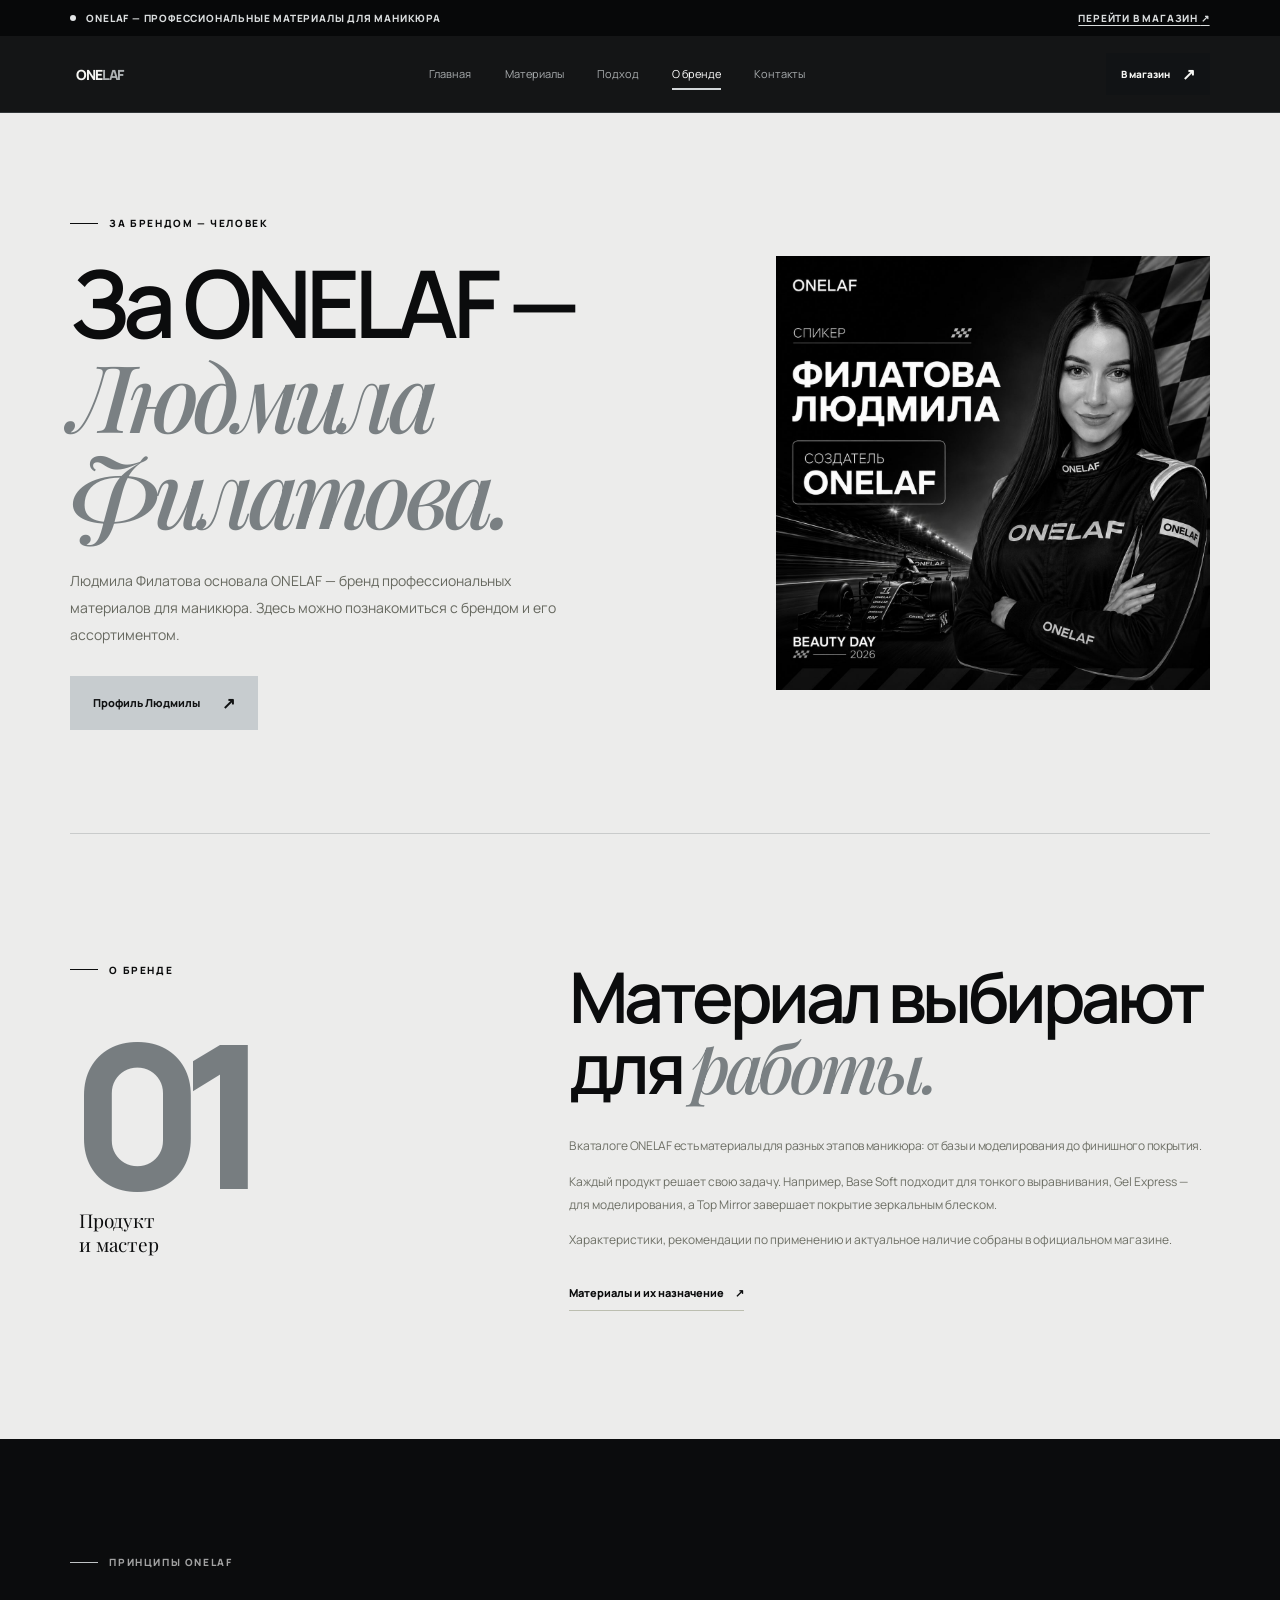
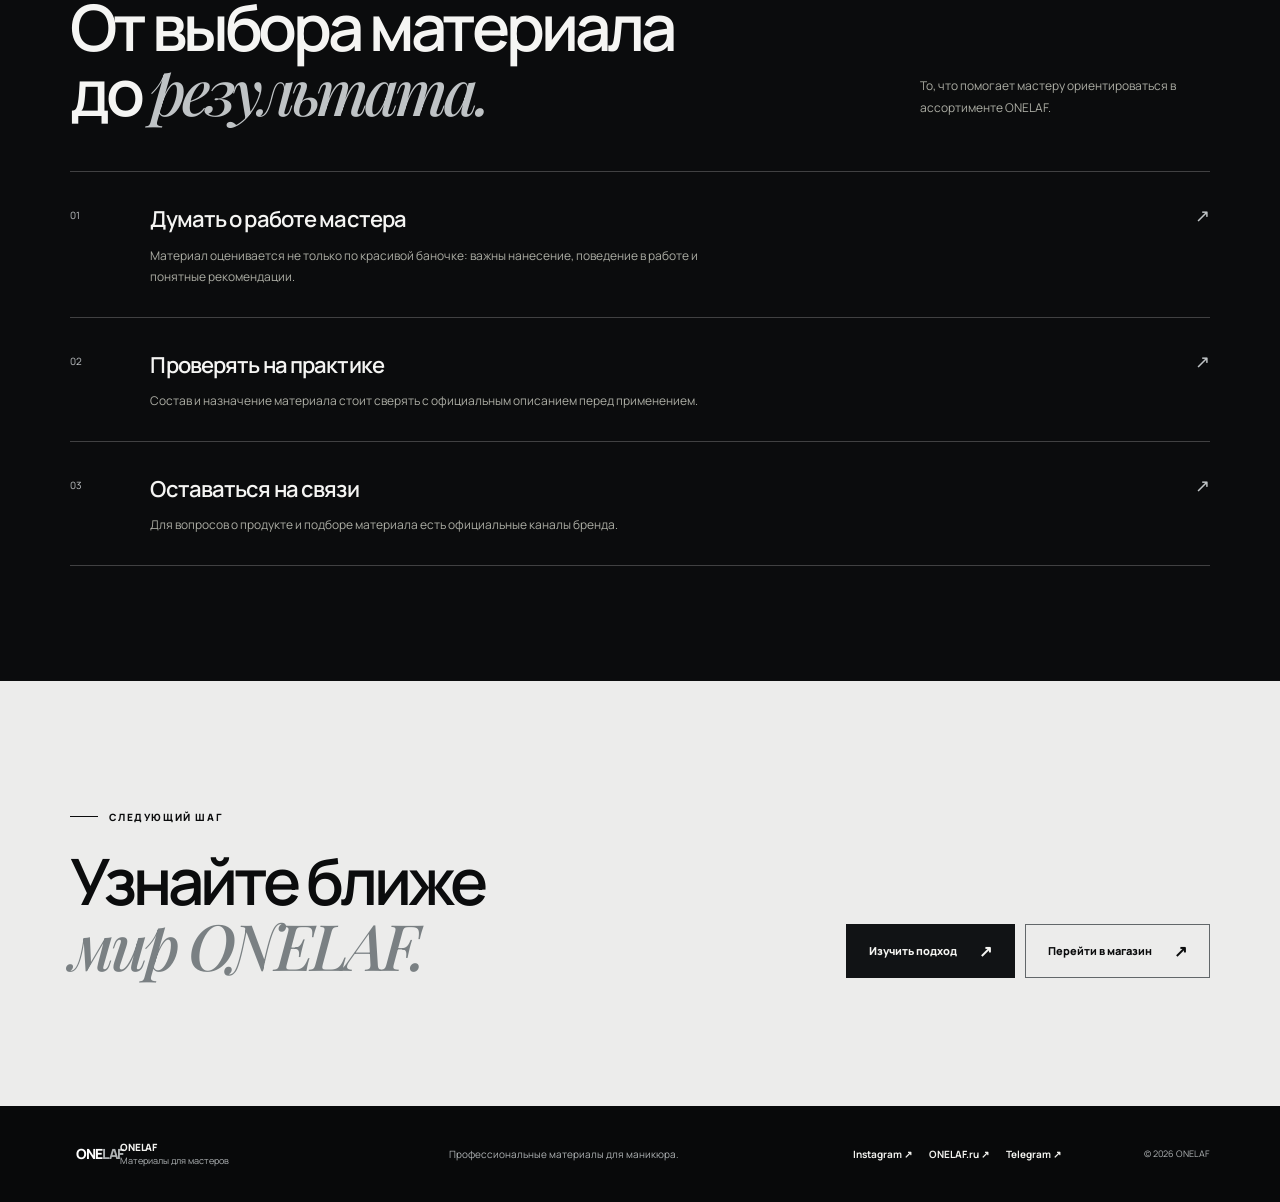
==== commit 4246145b: "Build ONELAF product motion scenes" ====
--- a/about.html
+++ b/about.html
@@ -2,8 +2,8 @@
 <html lang="ru"><head><meta charset="utf-8"><meta name="viewport" content="width=device-width, initial-scale=1"><title>О Людмиле Филатовой — ONELAF</title><meta name="description" content="Людмила Филатова — основатель ONELAF. О ценностях бренда, внимании к мастерам и профессиональных материалах для маникюра."><meta name="theme-color" content="#090a0b"><meta property="og:type" content="website"><meta property="og:title" content="О Людмиле Филатовой — ONELAF"><meta property="og:description" content="Бренд профессиональных материалов для маникюра и внимание к деталям."><meta property="og:image" content="assets/onelaf-base-soft.jpg"><link rel="preconnect" href="https://fonts.googleapis.com"><link rel="preconnect" href="https://fonts.gstatic.com" crossorigin><link href="https://fonts.googleapis.com/css2?family=Manrope:wght@400;500;600;700;800&family=Playfair+Display:ital,wght@0,500;0,600;0,700;1,500;1,600&display=swap" rel="stylesheet"><link rel="icon" href="assets/favicon.svg" type="image/svg+xml"><link rel="stylesheet" href="styles.css"><script src="script.js" defer></script></head>
 <body><a class="skip-link" href="#main">К содержимому</a><div class="announcement"><span class="announcement__dot"></span> ONELAF — профессиональные материалы для маникюра <a href="https://onelaf.ru/" target="_blank" rel="noreferrer">Перейти в магазин <span aria-hidden="true">↗</span></a></div>
 <header class="site-header"><a class="brand" href="index.html" aria-label="ONELAF — главная"><span class="brand__mark">ONE<span>LAF</span></span><span class="brand__text"><strong>ONELAF</strong><small>Материалы для мастеров</small></span></a><button class="menu-toggle" type="button" aria-expanded="false" aria-controls="primary-nav" aria-label="Открыть меню"><span></span><span></span></button><nav class="nav" id="primary-nav" aria-label="Основная навигация"><a class="nav__link" href="index.html">Главная</a><a class="nav__link" href="index.html#products">Материалы</a><a class="nav__link" href="expertise.html">Подход</a><a class="nav__link is-active" href="about.html" aria-current="page">О бренде</a><a class="nav__link" href="contact.html">Контакты</a></nav><a class="button button--small button--dark header-cta" href="https://onelaf.ru/" target="_blank" rel="noreferrer">В магазин <span aria-hidden="true">↗</span></a></header>
-<main id="main"><section class="page-hero section-wrap"><div><p class="eyebrow"><span class="eyebrow__line"></span> За брендом — человек</p><h1>Здравствуйте,<br>я <em>Людмила.</em></h1><p class="page-hero__lead">Я основала ONELAF — бренд профессиональных материалов для маникюра. Здесь я рассказываю о подходе, который лежит в основе продукта и общения с мастерами.</p><a class="button button--rose" href="https://www.instagram.com/ludmilafilatova/" target="_blank" rel="noreferrer">Следить за мной <span aria-hidden="true">↗</span></a></div><div class="page-hero__art page-hero__art--photo"><img src="assets/ludmila-beauty-day-2026.jpg" alt="Людмила Филатова на афише ONELAF Beauty Day" width="1254" height="1254"></div></section>
-<section class="about-story section-wrap section-space"><div class="about-story__side"><p class="eyebrow"><span class="eyebrow__line"></span> Мой фокус</p><span class="oversize-number">01</span><p class="about-story__side-note">Продукт<br>и человек</p></div><div class="about-story__body"><h2>Бренд начинается<br>с <em>отношения.</em></h2><p class="story-intro">В ONELAF важен весь опыт мастера: как материал ощущается в работе, насколько понятно описан продукт и куда обратиться за советом.</p><p>Поэтому бренд объединяет профессиональные материалы для разных этапов маникюра и поддержку, которая помогает ориентироваться в ассортименте. В фокусе — продуманные продукты, тестирование в реальной работе и открытый диалог с мастерами.</p><p>Здесь можно познакомиться с подходом ONELAF, узнать больше о направлениях бренда и перейти к каталогу.</p><a class="text-link text-link--dark" href="expertise.html">Как устроен наш подход <span aria-hidden="true">↗</span></a></div></section>
-<section class="principles-section"><div class="section-wrap"><div class="section-heading section-heading--light"><div><p class="eyebrow eyebrow--muted"><span class="eyebrow__line"></span> Принципы ONELAF</p><h2>Меньше случайного.<br><em>Больше смысла.</em></h2></div><p class="section-heading__aside">Три ориентира, которые помогают сохранять цельность бренда.</p></div><div class="principle-list"><article class="principle-item" data-reveal><span>01</span><div><h3>Думать о работе мастера</h3><p>Материал оценивается не только по красивой баночке: важны нанесение, поведение в работе и понятные рекомендации.</p></div><b aria-hidden="true">↗</b></article><article class="principle-item" data-reveal><span>02</span><div><h3>Проверять на практике</h3><p>Рабочие свойства нужно наблюдать в реальных условиях — от удобства применения до результата спустя время.</p></div><b aria-hidden="true">↗</b></article><article class="principle-item" data-reveal><span>03</span><div><h3>Оставаться на связи</h3><p>Поддержка и помощь с выбором — важная часть знакомства с брендом, а не формальность после покупки.</p></div><b aria-hidden="true">↗</b></article></div></div></section>
+<main id="main"><section class="page-hero section-wrap"><div><p class="eyebrow"><span class="eyebrow__line"></span> За брендом — человек</p><h1>За ONELAF —<br><em>Людмила Филатова.</em></h1><p class="page-hero__lead">Людмила Филатова основала ONELAF — бренд профессиональных материалов для маникюра. Здесь можно познакомиться с брендом и его ассортиментом.</p><a class="button button--rose" href="https://www.instagram.com/ludmilafilatova/" target="_blank" rel="noreferrer">Профиль Людмилы <span aria-hidden="true">↗</span></a></div><div class="page-hero__art page-hero__art--photo"><img src="assets/ludmila-beauty-day-2026.jpg" alt="Людмила Филатова на афише ONELAF Beauty Day" width="1254" height="1254"></div></section>
+<section class="about-story section-wrap section-space"><div class="about-story__side"><p class="eyebrow"><span class="eyebrow__line"></span> О бренде</p><span class="oversize-number">01</span><p class="about-story__side-note">Продукт<br>и мастер</p></div><div class="about-story__body"><h2>Материал выбирают<br>для <em>работы.</em></h2><p class="story-intro">В каталоге ONELAF есть материалы для разных этапов маникюра: от базы и моделирования до финишного покрытия.</p><p>Каждый продукт решает свою задачу. Например, Base Soft подходит для тонкого выравнивания, Gel Express — для моделирования, а Top Mirror завершает покрытие зеркальным блеском.</p><p>Характеристики, рекомендации по применению и актуальное наличие собраны в официальном магазине.</p><a class="text-link text-link--dark" href="expertise.html">Материалы и их назначение <span aria-hidden="true">↗</span></a></div></section>
+<section class="principles-section"><div class="section-wrap"><div class="section-heading section-heading--light"><div><p class="eyebrow eyebrow--muted"><span class="eyebrow__line"></span> Принципы ONELAF</p><h2>От выбора материала<br>до <em>результата.</em></h2></div><p class="section-heading__aside">То, что помогает мастеру ориентироваться в ассортименте ONELAF.</p></div><div class="principle-list"><article class="principle-item" data-reveal><span>01</span><div><h3>Думать о работе мастера</h3><p>Материал оценивается не только по красивой баночке: важны нанесение, поведение в работе и понятные рекомендации.</p></div><b aria-hidden="true">↗</b></article><article class="principle-item" data-reveal><span>02</span><div><h3>Проверять на практике</h3><p>Состав и назначение материала стоит сверять с официальным описанием перед применением.</p></div><b aria-hidden="true">↗</b></article><article class="principle-item" data-reveal><span>03</span><div><h3>Оставаться на связи</h3><p>Для вопросов о продукте и подборе материала есть официальные каналы бренда.</p></div><b aria-hidden="true">↗</b></article></div></div></section>
 <section class="section-wrap about-next section-space"><div><p class="eyebrow"><span class="eyebrow__line"></span> Следующий шаг</p><h2>Узнайте ближе<br><em>мир ONELAF.</em></h2></div><div class="about-next__actions"><a class="button button--dark" href="expertise.html">Изучить подход <span aria-hidden="true">↗</span></a><a class="button button--outline-dark" href="https://onelaf.ru/" target="_blank" rel="noreferrer">Перейти в магазин <span aria-hidden="true">↗</span></a></div></section></main>
-<footer class="site-footer"><a class="brand brand--footer" href="index.html"><span class="brand__mark">ONE<span>LAF</span></span><span class="brand__text"><strong>ONELAF</strong><small>Материалы для мастеров</small></span></a><p>Профессиональные материалы для маникюра.</p><div class="footer-links"><a href="https://www.instagram.com/onelaf.ru/" target="_blank" rel="noopener noreferrer">Instagram ↗</a><a href="https://onelaf.ru/" target="_blank" rel="noreferrer">ONELAF.ru ↗</a><a href="https://t.me/onelafru" target="_blank" rel="noreferrer">Telegram ↗</a></div><small class="copyright">© <span data-year></span> ONELAF</small></footer></body></html>+<footer class="site-footer"><a class="brand brand--footer" href="index.html"><span class="brand__mark">ONE<span>LAF</span></span><span class="brand__text"><strong>ONELAF</strong><small>Материалы для мастеров</small></span></a><p>Профессиональные материалы для маникюра.</p><div class="footer-links"><a href="https://www.instagram.com/onelaf.ru/" target="_blank" rel="noopener noreferrer">Instagram ↗</a><a href="https://onelaf.ru/" target="_blank" rel="noreferrer">ONELAF.ru ↗</a><a href="https://t.me/onelafru" target="_blank" rel="noreferrer">Telegram ↗</a></div><small class="copyright">© <span data-year></span> ONELAF</small></footer></body></html>
--- a/styles.css
+++ b/styles.css
@@ -371,4 +371,63 @@
 .page-hero__art--photo img,.expertise-art--photo img{width:100%;height:100%;min-height:375px;object-fit:cover}
 .expertise-art--photo img{object-position:center}
 @media(max-width:760px){.page-hero__art--photo img,.expertise-art--photo img{min-height:310px}}
+
+/* Product chapters and immersive detail scene */
+.material-index{display:grid;grid-template-columns:1fr minmax(280px,.55fr);gap:clamp(35px,8vw,120px);align-items:end}
+.material-index h2{margin:0;font-size:clamp(50px,6vw,82px)}
+.material-index h2 em{color:#73797c}
+.material-index__nav{border-top:1px solid #a9afb1}
+.material-index__nav a{display:grid;grid-template-columns:32px 1fr 22px;align-items:center;gap:12px;min-height:69px;border-bottom:1px solid #a9afb1;font-size:18px;font-weight:700;letter-spacing:-.04em;transition:padding-left .25s var(--ease)}
+.material-index__nav a:hover{padding-left:9px}
+.material-index__nav span{color:#777d80;font-size:10px;letter-spacing:.12em}
+.material-index__nav b{font-weight:400}
+.material-scene{overflow:hidden;scroll-margin-top:75px}
+.material-scene__inner{display:grid;grid-template-columns:minmax(0,.88fr) minmax(0,1.12fr);align-items:center;gap:clamp(45px,7vw,110px);min-height:640px;padding-block:clamp(65px,8vw,110px)}
+.material-scene__copy{position:relative;z-index:1}
+.material-scene__number{display:block;margin-bottom:36px;font-size:10px;font-weight:800;letter-spacing:.16em}
+.material-scene h2{margin:0 0 30px;font-size:clamp(76px,10vw,145px);line-height:.82;letter-spacing:-.085em}
+.material-scene .period{color:#92999c}
+.material-scene__copy>p{max-width:430px;color:#aab0b3;font-size:15px;line-height:1.9}
+.material-scene__actions{display:flex;align-items:center;gap:22px;flex-wrap:wrap;margin-top:31px}
+.material-scene__actions .text-link{min-height:44px}
+.material-scene__visual{position:relative;min-width:0;height:min(54vw,620px);min-height:450px;overflow:hidden;background:#a9adaf}
+.material-scene__visual img{width:100%;height:100%;object-fit:cover;transition:transform .8s var(--ease)}
+.material-scene__visual:hover img{transform:scale(1.035)}
+.material-scene__visual span{position:absolute;bottom:20px;left:20px;color:#fff;text-shadow:0 1px 10px #000;font-size:9px;font-weight:800;letter-spacing:.18em}
+.material-scene--base{background:#0d0f10;color:#f4f5f4}
+.material-scene--gel{background:#e3e4e4;color:#121415}
+.material-scene--gel .material-scene__visual{grid-column:1;grid-row:1;background:#f8f8f6}
+.material-scene--gel .material-scene__copy{grid-column:2;grid-row:1}
+.material-scene--gel .material-scene__copy>p,.material-scene--finish .material-scene__copy>p{color:#51595c}
+.material-scene--gel .material-scene__visual span{color:#111;text-shadow:none}
+.material-scene--finish{background:#c8ccce;color:#101213}
+.material-scene--finish .material-scene__visual{background:#a4a9ab}
+.experience-trigger{display:none;cursor:pointer}
+.experience-ready .experience-trigger{display:inline-flex}
+.product-experience[hidden]{display:none!important}
+.product-experience{position:fixed;z-index:100;inset:0;overflow:auto;background:#070809;color:#f4f4f2;isolation:isolate}
+.experience__surface{position:absolute;z-index:-1;inset:0;background:linear-gradient(115deg,#0d1012 0%,#1a1d1f 54%,#08090a 100%)}
+.product-experience[data-theme="gel"]{color:#101213;background:#e1e3e3}
+.product-experience[data-theme="gel"] .experience__surface{background:linear-gradient(115deg,#f2f2f0,#ced2d4)}
+.product-experience[data-theme="top"] .experience__surface{background:linear-gradient(115deg,#1d2225,#858b8d 58%,#1c2022)}
+.experience__close{position:fixed;z-index:3;top:clamp(15px,3vw,38px);right:clamp(15px,4vw,55px);display:flex;align-items:center;gap:15px;min-height:48px;padding:0 0 0 13px;background:transparent;border:0;color:inherit;font-size:11px;font-weight:800;letter-spacing:.08em;text-transform:uppercase;cursor:pointer}
+.experience__close span{display:grid;place-items:center;width:46px;height:46px;border:1px solid currentColor;border-radius:50%;font-size:26px;font-weight:400;line-height:1}
+.experience__grid{display:grid;grid-template-columns:minmax(0,1fr) minmax(0,.95fr);align-items:center;gap:clamp(40px,7vw,115px);width:min(100% - 2*var(--gutter),1420px);min-height:100svh;margin-inline:auto;padding-block:80px}
+.experience__object{width:min(100%,550px);aspect-ratio:4/5;max-height:78svh;justify-self:center;overflow:hidden;background:#c7cbcc;box-shadow:0 34px 80px rgba(0,0,0,.26);transform-style:preserve-3d;backface-visibility:visible}
+.experience__object img{display:block;width:100%;height:100%;object-fit:cover}
+.product-experience[data-theme="gel"] .experience__object img{object-position:26% center}
+.experience__story{max-width:560px}
+.experience__eyebrow{display:block;margin-bottom:32px;font-size:10px;font-weight:800;letter-spacing:.19em}
+.experience__flight{position:relative;width:min(100%,510px);height:70px;margin-bottom:16px}
+.experience__plane{position:absolute;left:0;top:0;width:86px;height:67px;color:currentColor}
+.experience__ribbon{position:absolute;left:43px;top:36px;width:calc(100% - 43px);height:1px;background:currentColor;transform:scaleX(0);transform-origin:left}
+.experience__story h2{margin:0 0 22px;font-size:clamp(62px,8vw,120px);font-weight:600;line-height:.9;letter-spacing:-.085em}
+.experience__story p{max-width:460px;margin-bottom:31px;color:#bac1c3;font-size:15px;line-height:1.8}
+.product-experience[data-theme="gel"] .experience__story p{color:#4c5356}
+.experience__folio{position:absolute;right:35px;bottom:24px;font-size:9px;font-weight:800;letter-spacing:.2em;opacity:.55}
+body.experience-open{overflow:hidden}
+@media(max-width:1050px){.material-scene h2{font-size:clamp(70px,9vw,110px)}.material-scene__actions{align-items:flex-start;flex-direction:column;gap:8px}.experience__grid{gap:35px}.experience__story h2{font-size:clamp(58px,8vw,90px)}}
+@media(max-width:760px){.material-index{grid-template-columns:1fr}.material-index__nav a{min-height:62px}.material-scene__inner{grid-template-columns:1fr;gap:34px;padding-block:70px}.material-scene__copy,.material-scene--gel .material-scene__copy{grid-column:1;grid-row:1}.material-scene__visual,.material-scene--gel .material-scene__visual{grid-column:1;grid-row:2;height:80vw;min-height:340px;max-height:600px}.material-scene__number{margin-bottom:23px}.material-scene h2{font-size:clamp(72px,14vw,110px);margin-bottom:22px}.material-scene__copy>p{font-size:13px}.material-scene__actions{flex-direction:row;gap:14px}.experience__grid{grid-template-columns:1fr;gap:26px;padding-block:74px 55px}.experience__object{width:min(72vw,390px);aspect-ratio:1.05;max-height:none}.experience__story{width:100%}.experience__eyebrow{margin-bottom:8px}.experience__flight{height:48px;margin-bottom:8px}.experience__plane{width:62px;height:48px}.experience__ribbon{top:25px;left:32px}.experience__story h2{font-size:clamp(54px,11vw,85px);margin-bottom:12px}.experience__story p{font-size:13px;margin-bottom:20px}.experience__folio{display:none}}
+@media(max-width:430px){.material-index h2{font-size:clamp(46px,12vw,65px)}.material-scene__visual,.material-scene--gel .material-scene__visual{height:100vw;min-height:310px}.material-scene__actions{align-items:flex-start;flex-direction:column}.material-scene__actions .button{width:100%;justify-content:space-between}.experience__grid{width:calc(100% - 36px);padding-block:73px 35px}.experience__object{width:min(73vw,290px);aspect-ratio:1.05}.experience__story h2{font-size:clamp(52px,13vw,70px)}.experience__close{top:12px;right:18px}}
+@media(prefers-reduced-motion:reduce){.material-scene__visual img{transition:none}}
 @media(prefers-reduced-motion:reduce){.product-card__image img{transition:none}}
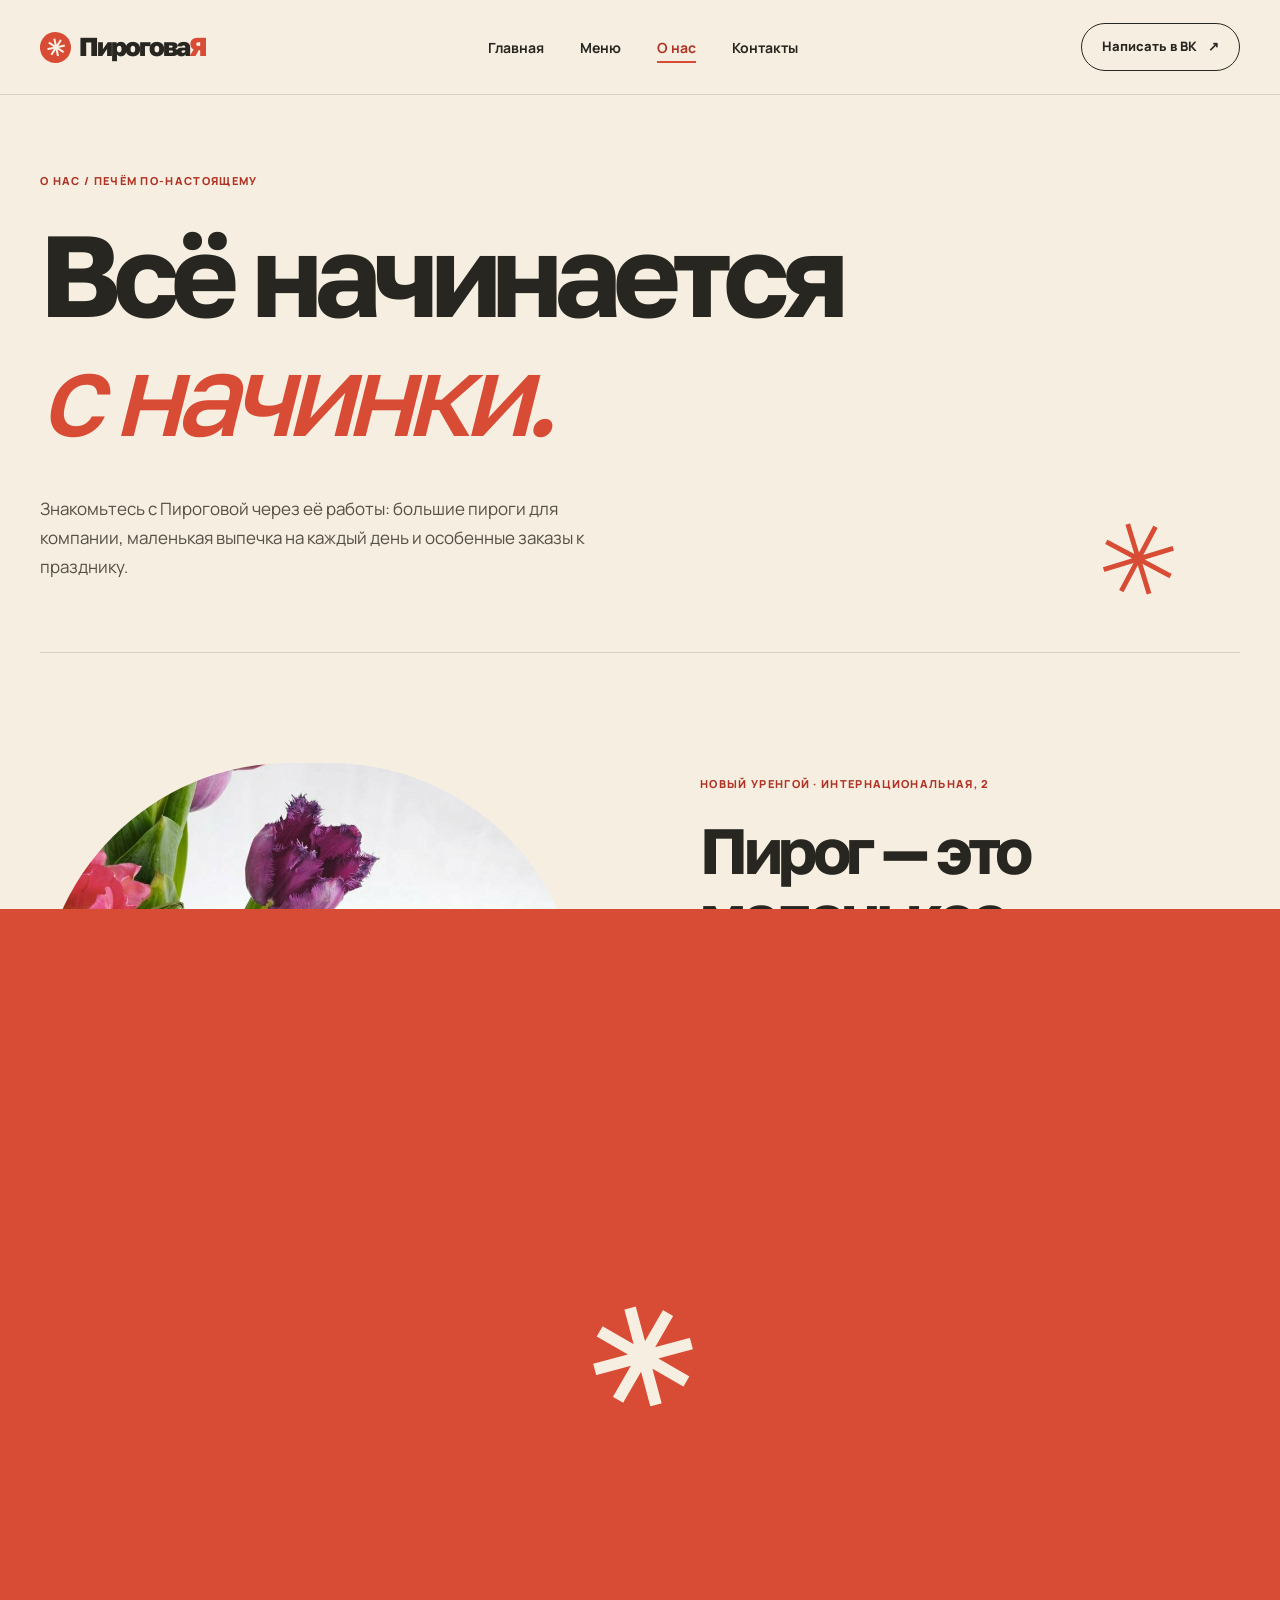
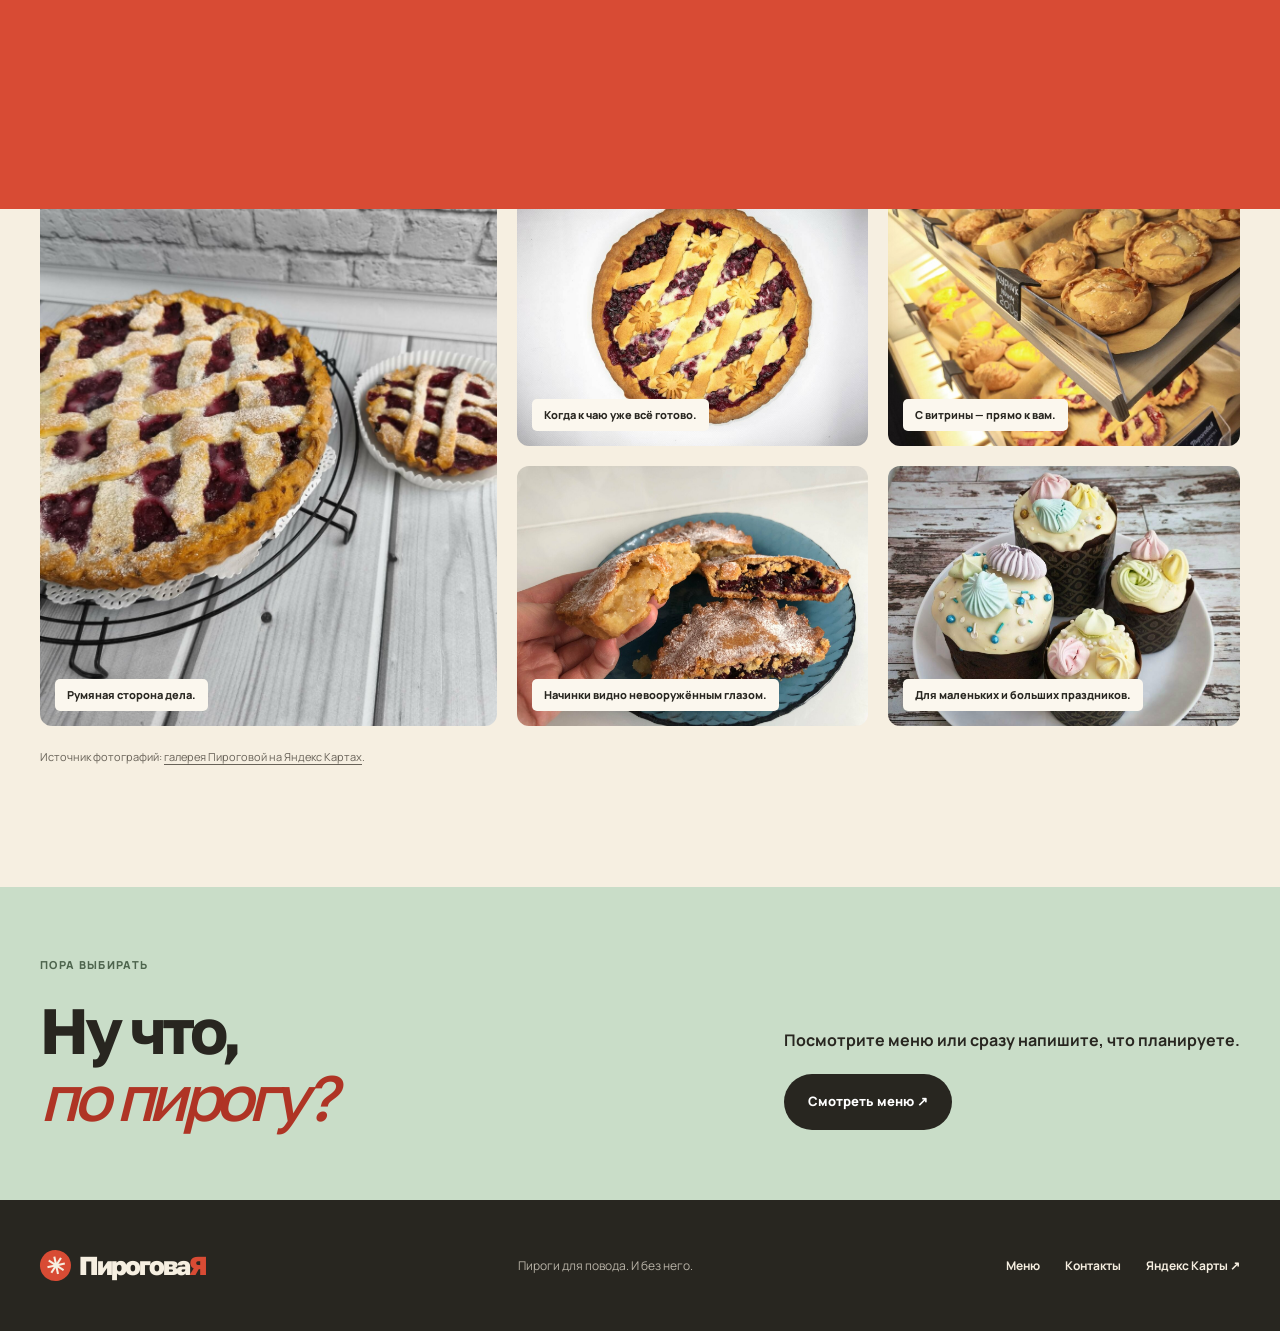
==== commit 86e0a934: "Replace OneLaf site with Pirogovaya bakery website" ====
--- a/about.html
+++ b/about.html
@@ -1,9 +1,4 @@
 <!doctype html>
-<html lang="ru"><head><meta charset="utf-8"><meta name="viewport" content="width=device-width, initial-scale=1"><title>О Людмиле Филатовой — ONELAF</title><meta name="description" content="Людмила Филатова — основатель ONELAF. О ценностях бренда, внимании к мастерам и профессиональных материалах для маникюра."><meta name="theme-color" content="#090a0b"><meta property="og:type" content="website"><meta property="og:title" content="О Людмиле Филатовой — ONELAF"><meta property="og:description" content="Бренд профессиональных материалов для маникюра и внимание к деталям."><meta property="og:image" content="assets/onelaf-base-soft.jpg"><link rel="preconnect" href="https://fonts.googleapis.com"><link rel="preconnect" href="https://fonts.gstatic.com" crossorigin><link href="https://fonts.googleapis.com/css2?family=Manrope:wght@400;500;600;700;800&family=Playfair+Display:ital,wght@0,500;0,600;0,700;1,500;1,600&display=swap" rel="stylesheet"><link rel="icon" href="assets/favicon.svg" type="image/svg+xml"><link rel="stylesheet" href="styles.css"><script src="script.js" defer></script></head>
-<body><a class="skip-link" href="#main">К содержимому</a><div class="announcement"><span class="announcement__dot"></span> ONELAF — профессиональные материалы для маникюра <a href="https://onelaf.ru/" target="_blank" rel="noreferrer">Перейти в магазин <span aria-hidden="true">↗</span></a></div>
-<header class="site-header"><a class="brand" href="index.html" aria-label="ONELAF — главная"><span class="brand__mark">ONE<span>LAF</span></span><span class="brand__text"><strong>ONELAF</strong><small>Материалы для мастеров</small></span></a><button class="menu-toggle" type="button" aria-expanded="false" aria-controls="primary-nav" aria-label="Открыть меню"><span></span><span></span></button><nav class="nav" id="primary-nav" aria-label="Основная навигация"><a class="nav__link" href="index.html">Главная</a><a class="nav__link" href="index.html#products">Материалы</a><a class="nav__link" href="expertise.html">Подход</a><a class="nav__link is-active" href="about.html" aria-current="page">О бренде</a><a class="nav__link" href="contact.html">Контакты</a></nav><a class="button button--small button--dark header-cta" href="https://onelaf.ru/" target="_blank" rel="noreferrer">В магазин <span aria-hidden="true">↗</span></a></header>
-<main id="main"><section class="page-hero section-wrap"><div><p class="eyebrow"><span class="eyebrow__line"></span> За брендом — человек</p><h1>За ONELAF —<br><em>Людмила Филатова.</em></h1><p class="page-hero__lead">Людмила Филатова основала ONELAF — бренд профессиональных материалов для маникюра. Здесь можно познакомиться с брендом и его ассортиментом.</p><a class="button button--rose" href="https://www.instagram.com/ludmilafilatova/" target="_blank" rel="noreferrer">Профиль Людмилы <span aria-hidden="true">↗</span></a></div><div class="page-hero__art page-hero__art--photo"><img src="assets/ludmila-beauty-day-2026.jpg" alt="Людмила Филатова на афише ONELAF Beauty Day" width="1254" height="1254"></div></section>
-<section class="about-story section-wrap section-space"><div class="about-story__side"><p class="eyebrow"><span class="eyebrow__line"></span> О бренде</p><span class="oversize-number">01</span><p class="about-story__side-note">Продукт<br>и мастер</p></div><div class="about-story__body"><h2>Материал выбирают<br>для <em>работы.</em></h2><p class="story-intro">В каталоге ONELAF есть материалы для разных этапов маникюра: от базы и моделирования до финишного покрытия.</p><p>Каждый продукт решает свою задачу. Например, Base Soft подходит для тонкого выравнивания, Gel Express — для моделирования, а Top Mirror завершает покрытие зеркальным блеском.</p><p>Характеристики, рекомендации по применению и актуальное наличие собраны в официальном магазине.</p><a class="text-link text-link--dark" href="expertise.html">Материалы и их назначение <span aria-hidden="true">↗</span></a></div></section>
-<section class="principles-section"><div class="section-wrap"><div class="section-heading section-heading--light"><div><p class="eyebrow eyebrow--muted"><span class="eyebrow__line"></span> Принципы ONELAF</p><h2>От выбора материала<br>до <em>результата.</em></h2></div><p class="section-heading__aside">То, что помогает мастеру ориентироваться в ассортименте ONELAF.</p></div><div class="principle-list"><article class="principle-item" data-reveal><span>01</span><div><h3>Думать о работе мастера</h3><p>Материал оценивается не только по красивой баночке: важны нанесение, поведение в работе и понятные рекомендации.</p></div><b aria-hidden="true">↗</b></article><article class="principle-item" data-reveal><span>02</span><div><h3>Проверять на практике</h3><p>Состав и назначение материала стоит сверять с официальным описанием перед применением.</p></div><b aria-hidden="true">↗</b></article><article class="principle-item" data-reveal><span>03</span><div><h3>Оставаться на связи</h3><p>Для вопросов о продукте и подборе материала есть официальные каналы бренда.</p></div><b aria-hidden="true">↗</b></article></div></div></section>
-<section class="section-wrap about-next section-space"><div><p class="eyebrow"><span class="eyebrow__line"></span> Следующий шаг</p><h2>Узнайте ближе<br><em>мир ONELAF.</em></h2></div><div class="about-next__actions"><a class="button button--dark" href="expertise.html">Изучить подход <span aria-hidden="true">↗</span></a><a class="button button--outline-dark" href="https://onelaf.ru/" target="_blank" rel="noreferrer">Перейти в магазин <span aria-hidden="true">↗</span></a></div></section></main>
-<footer class="site-footer"><a class="brand brand--footer" href="index.html"><span class="brand__mark">ONE<span>LAF</span></span><span class="brand__text"><strong>ONELAF</strong><small>Материалы для мастеров</small></span></a><p>Профессиональные материалы для маникюра.</p><div class="footer-links"><a href="https://www.instagram.com/onelaf.ru/" target="_blank" rel="noopener noreferrer">Instagram ↗</a><a href="https://onelaf.ru/" target="_blank" rel="noreferrer">ONELAF.ru ↗</a><a href="https://t.me/onelafru" target="_blank" rel="noreferrer">Telegram ↗</a></div><small class="copyright">© <span data-year></span> ONELAF</small></footer></body></html>
+<html lang="ru"><head><meta charset="utf-8"><meta name="viewport" content="width=device-width, initial-scale=1"><meta name="theme-color" content="#f6efe1"><meta name="description" content="Познакомьтесь с Пироговой в Новом Уренгое и посмотрите настоящие фотографии её выпечки."><title>О Пироговой — работы и подход</title><link rel="preconnect" href="https://fonts.googleapis.com"><link rel="preconnect" href="https://fonts.gstatic.com" crossorigin><link href="https://fonts.googleapis.com/css2?family=Golos+Text:wght@400;500;600;700;800&family=Manrope:wght@400;500;600;700;800&display=swap" rel="stylesheet"><link rel="stylesheet" href="styles.css"><script src="app.js" defer></script></head>
+<body data-page="about"><a class="skip-link" href="#main">К содержимому</a><header class="site-header"><div class="shell header-inner"><a class="brand" href="index.html" aria-label="Пироговая — главная"><span class="brand-mark" aria-hidden="true">✳</span><span>Пирогова<span class="brand-accent">Я</span></span></a><nav class="nav" id="main-nav" aria-label="Главная навигация"><a href="index.html">Главная</a><a href="menu.html">Меню</a><a class="is-current" href="about.html" aria-current="page">О нас</a><a href="contacts.html">Контакты</a></nav><a class="header-order" href="https://vk.ru/pirogi_nur" target="_blank" rel="noopener noreferrer">Написать в ВК <span aria-hidden="true">↗</span></a><button class="menu-toggle" type="button" aria-label="Открыть меню" aria-controls="main-nav" aria-expanded="false"><span></span><span></span></button></div></header>
+<main id="main"><section class="page-intro shell"><p class="kicker">О нас / Печём по-настоящему</p><h1>Всё начинается<br><em>с начинки.</em></h1><div class="page-intro-bottom"><p>Знакомьтесь с Пироговой через её работы: большие пироги для компании, маленькая выпечка на каждый день и особенные заказы к празднику.</p><div class="intro-illustration" aria-hidden="true">✳</div></div></section><section class="about-lead shell"><div class="about-lead-image"><img src="assets/photo-01.jpg" width="960" height="1280" alt="Пирог рядом с букетом — фотография из галереи Пироговой" fetchpriority="high"></div><div><p class="kicker">Новый Уренгой · Интернациональная, 2</p><h2>Пирог — это<br>маленькое <em>событие.</em></h2><p>Даже если событие — всего лишь вечер дома. В опубликованном меню Пироговой есть сытные пироги с мясом, рыбой и овощами, ягодные и фруктовые вкусы, пирожки, киши и выпечка для торжества.</p><p>Можно заглянуть в пекарню, выбрать что-то к чаю или написать о заказе заранее. Точные сроки, наличие и детали изготовления лучше уточнить напрямую.</p><a class="text-link" href="menu.html">Перейти к меню ↗</a></div></section><section class="section shell"><div class="section-heading"><div><p class="kicker">В галерее — реальные работы</p><h2>Показываем,<br><em>как есть.</em></h2></div><p>Фотографии взяты из открытой галереи организации на Яндекс Картах. Кадры иллюстрируют ассортимент пекарни; готовый заказ может отличаться.</p></div><div class="work-grid"><figure class="work-tall"><img src="assets/photo-04.jpg" width="1280" height="960" alt="Румяный домашний пирог" loading="lazy"><figcaption>Румяная сторона дела.</figcaption></figure><figure><img src="assets/photo-07.jpg" width="1280" height="960" alt="Пирог с ягодной начинкой" loading="lazy"><figcaption>Когда к чаю уже всё готово.</figcaption></figure><figure><img src="assets/photo-03.jpg" width="960" height="1280" alt="Витрина со свежей выпечкой" loading="lazy"><figcaption>С витрины — прямо к вам.</figcaption></figure><figure><img src="assets/photo-08.jpg" width="1280" height="960" alt="Пирог в разрезе с фруктовой и ягодной начинкой" loading="lazy"><figcaption>Начинки видно невооружённым глазом.</figcaption></figure><figure><img src="assets/photo-02.jpg" width="1280" height="960" alt="Праздничная выпечка" loading="lazy"><figcaption>Для маленьких и больших праздников.</figcaption></figure></div><p class="note">Источник фотографий: <a href="https://yandex.com/maps/org/pirogovaya/86559750538/gallery/" target="_blank" rel="noopener noreferrer">галерея Пироговой на Яндекс Картах</a>.</p></section><section class="contact-band"><div class="shell contact-band-inner"><div><p class="kicker">Пора выбирать</p><h2>Ну что,<br><em>по пирогу?</em></h2></div><div><p>Посмотрите меню или сразу напишите, что планируете.</p><a class="button button-dark" href="menu.html">Смотреть меню ↗</a></div></div></section></main><footer class="site-footer"><div class="shell footer-inner"><a class="brand" href="index.html"><span class="brand-mark" aria-hidden="true">✳</span><span>Пирогова<span class="brand-accent">Я</span></span></a><p>Пироги для повода. И без него.</p><div><a href="menu.html">Меню</a><a href="contacts.html">Контакты</a><a href="https://yandex.com/maps/org/pirogovaya/86559750538/" target="_blank" rel="noopener noreferrer">Яндекс Карты ↗</a></div></div></footer><div class="page-wipe" aria-hidden="true"></div></body></html>
--- a/styles.css
+++ b/styles.css
@@ -1,433 +1,44 @@
-/* ONELAF / Ludmila Filatova — editorial founder website */
-:root{--ink:#0b0c0d;--ink-soft:#403236;--paper:#ececeb;--white:#f5f5f3;--muted:#7c7073;--line:#e3d7d9;--rose:#bfc3c5;--rose-deep:#7a8083;--blush:#d8dadd;--silver:#c3c0c4;--serif:"Playfair Display",Georgia,serif;--sans:"Manrope",Arial,sans-serif;--wrap:1240px;--gutter:clamp(22px,5.5vw,82px);--ease:cubic-bezier(.2,.75,.25,1)}
-*{box-sizing:border-box}
-html{scroll-behavior:smooth;scroll-padding-top:100px}
-body{margin:0;background:var(--paper);color:var(--ink);font-family:var(--sans);font-size:15px;line-height:1.65;-webkit-font-smoothing:antialiased}
-body.menu-open{overflow:hidden}
+:root{--cream:#f6efe1;--paper:#fbf7ee;--ink:#282620;--muted:#686258;--tomato:#d84b34;--tomato-dark:#af3425;--line:#d9d0c1;--mint:#c9ddc8;--display:"Golos Text",sans-serif;--body:"Manrope",sans-serif}
+*,*::before,*::after{box-sizing:border-box}
+html{scroll-behavior:smooth}
+body{margin:0;background:var(--cream);color:var(--ink);font-family:var(--body);font-size:16px;line-height:1.5;overflow-x:hidden}
+body.nav-open{overflow:hidden}
+img{display:block;max-width:100%}
 a{color:inherit;text-decoration:none}
+button{font:inherit}
 button,a{-webkit-tap-highlight-color:transparent}
-button{font:inherit}
-img{display:block;max-width:100%}
-::selection{background:var(--rose);color:var(--ink)}
-:focus-visible{outline:3px solid #7a8083;outline-offset:4px}
-.section-wrap{width:min(100% - 2*var(--gutter),var(--wrap));margin-inline:auto}
-.section-space{padding-block:clamp(80px,10vw,145px)}
-.announcement{min-height:36px;padding:8px var(--gutter);display:flex;align-items:center;justify-content:center;gap:10px;background:var(--rose);font-size:10px;line-height:1.4;letter-spacing:.075em;text-transform:uppercase;font-weight:800}
-.announcement__dot{width:6px;height:6px;background:var(--ink);border-radius:50%;flex:0 0 auto}
-.announcement a{margin-left:auto;white-space:nowrap;text-decoration:underline;text-underline-offset:3px}
-.site-header{position:sticky;z-index:50;top:0;width:100%;display:flex;align-items:center;justify-content:space-between;gap:28px;padding:17px var(--gutter);background:rgba(245,244,239,.94);border-bottom:1px solid rgba(24,25,22,.07);backdrop-filter:blur(16px)}
-.brand{display:flex;align-items:center;gap:12px;min-width:max-content}
-.brand__mark{display:grid;place-items:center;width:44px;height:44px;background:var(--ink);color:var(--white);font-size:16px;font-weight:800;letter-spacing:-.09em}
-.brand__mark span{color:var(--rose)}
-.brand__text{display:flex;flex-direction:column;gap:1px;line-height:1.3}
-.brand__text strong{font-size:12px;font-weight:800;letter-spacing:-.025em}
-.brand__text small{font-size:10px;color:var(--muted)}
-.nav{display:flex;align-items:center;gap:clamp(18px,2.6vw,38px)}
-.nav__link{position:relative;padding:8px 0;font-size:11px;color:#67685f;transition:color .2s ease}
-.nav__link:hover,.nav__link.is-active{color:var(--ink)}
-.nav__link.is-active:after{position:absolute;content:"";left:0;right:0;bottom:1px;height:2px;background:var(--rose-deep)}
-.button{display:inline-flex;align-items:center;justify-content:center;gap:22px;min-height:54px;padding:0 22px;border:1px solid transparent;font-size:11px;font-weight:800;transition:background .25s ease,color .25s ease,border-color .25s ease,transform .25s ease}
-.button:hover{transform:translateY(-2px)}
-.button span{font-size:16px;line-height:1}
-.button--small{min-height:42px;padding:0 14px;gap:12px;font-size:10px}
-.button--rose{background:var(--rose);color:var(--ink)}
-.button--rose:hover{background:var(--rose-deep)}
-.button--dark{background:var(--ink);color:var(--white)}
-.button--dark:hover{background:#34362f}
-.button--outline-light{border-color:rgba(255,255,255,.26);color:var(--white);background:transparent}
-.button--outline-light:hover{border-color:var(--rose);color:var(--rose)}
-.button--outline-dark{border-color:#babbb2;color:var(--ink);background:transparent}
-.button--outline-dark:hover{border-color:var(--ink)}
+:focus-visible{outline:3px solid var(--tomato);outline-offset:4px}
+.skip-link{position:absolute;top:-70px;left:20px;z-index:300;background:var(--ink);color:#fff;padding:12px 18px;border-radius:0 0 12px 12px}.skip-link:focus{top:0}
+.shell{width:min(1440px,calc(100% - 80px));margin-inline:auto}
+.site-header{position:relative;z-index:100;border-bottom:1px solid var(--line);background:var(--cream)}
+.header-inner{min-height:94px;display:flex;align-items:center;gap:48px}
+.brand{font-family:var(--display);font-weight:800;font-size:26px;letter-spacing:-.075em;white-space:nowrap;display:inline-flex;align-items:center;gap:8px;line-height:1}
+.brand-mark{display:inline-grid;place-items:center;width:31px;height:31px;border-radius:50%;background:var(--tomato);color:var(--cream);font-size:23px;line-height:1;letter-spacing:0;transform:rotate(-12deg)}
+.brand-accent{color:var(--tomato)}
+.nav{display:flex;align-items:center;gap:36px;margin:auto;font-size:14px;font-weight:700}
+.nav a{position:relative;padding:9px 0;transition:color .2s ease}.nav a::after{content:"";position:absolute;left:0;right:100%;bottom:4px;height:2px;background:var(--tomato);transition:right .25s ease}.nav a:hover,.nav a.is-current{color:var(--tomato-dark)}.nav a:hover::after,.nav a.is-current::after{right:0}
+.header-order{padding:13px 20px;border:1.5px solid var(--ink);border-radius:999px;font-size:13px;font-weight:800;white-space:nowrap;transition:background .2s,color .2s,transform .2s}.header-order:hover{background:var(--ink);color:white;transform:translateY(-2px)}.header-order span{padding-left:8px}
 .menu-toggle{display:none}
-.hero{min-height:640px;display:grid;grid-template-columns:1fr .88fr;align-items:stretch;gap:clamp(28px,5.6vw,85px);padding-top:clamp(54px,8vw,112px);padding-bottom:clamp(64px,8vw,110px)}
-.hero__copy{position:relative;z-index:2;display:flex;flex-direction:column;align-items:flex-start;padding-top:18px}
-.eyebrow{display:flex;align-items:center;gap:11px;margin:0 0 24px;font-size:10px;font-weight:800;letter-spacing:.14em;text-transform:uppercase}
-.eyebrow__line{display:inline-block;width:28px;height:1px;background:var(--ink)}
-.eyebrow--muted{color:rgba(255,255,255,.62)}
-.eyebrow--muted .eyebrow__line{background:var(--rose)}
-h1,h2,h3,p{margin-top:0}
-h1,h2{font-weight:600;letter-spacing:-.065em;line-height:.99}
-h1{max-width:690px;margin-bottom:29px;font-size:clamp(48px,6.6vw,90px)}
-h1 em,h2 em,.intro-band__statement em{font-family:var(--serif);font-weight:500;letter-spacing:-.06em}
-h1 em{color:#7a8083}
-.hero__lead{max-width:445px;margin:0;color:#62645b;font-size:14px;line-height:1.85}
-.hero__actions{display:flex;align-items:center;gap:26px;flex-wrap:wrap;margin-top:32px}
-.text-link{display:inline-flex;align-items:center;gap:11px;padding:8px 0;font-size:11px;font-weight:800;border-bottom:1px solid #bcbeb0;transition:gap .25s ease,border-color .25s ease}
-.text-link:hover{gap:17px;border-color:var(--ink)}
-.text-link--dark{color:var(--ink)}
-.hero__signature{display:flex;align-items:center;gap:12px;margin-top:auto;padding-top:54px}
-.signature-mark{display:grid;place-items:center;width:37px;height:37px;border:1px solid #bfc0b7;border-radius:50%;font-family:var(--serif);font-style:italic}
-.hero__signature span:last-child{display:flex;flex-direction:column;line-height:1.5}
-.hero__signature strong,.founder-note__byline strong{font-size:11px}
-.hero__signature small,.founder-note__byline small{font-size:10px;color:var(--muted)}
-.hero__visual{position:relative;min-height:490px;display:flex;align-items:center;justify-content:center}
-.visual-grid{position:absolute;inset:5% 7% 6% 3%;background-image:linear-gradient(rgba(24,25,22,.07) 1px,transparent 1px),linear-gradient(90deg,rgba(24,25,22,.07) 1px,transparent 1px);background-size:32px 32px;mask-image:linear-gradient(135deg,transparent 0%,#000 28%,#000 72%,transparent 100%)}
-.hero-photo{position:relative;width:76%;height:min(510px,40vw);min-height:390px;margin-left:4%;overflow:hidden;background:#e1dfd5;box-shadow:20px 22px 0 var(--rose)}
-.hero-photo:after{content:"";position:absolute;inset:0;background:linear-gradient(180deg,rgba(0,0,0,.03),transparent 40%,rgba(0,0,0,.22));pointer-events:none}
-.hero-photo img{width:100%;height:100%;object-fit:cover;object-position:center;transition:transform .9s var(--ease)}
-.hero-photo:hover img{transform:scale(1.035)}
-.hero-photo__label{position:absolute;z-index:1;bottom:0;left:0;right:0;padding:17px 19px;color:white;display:flex;align-items:end;justify-content:space-between;gap:12px}
-.hero-photo__label span{font-size:9px;letter-spacing:.12em}
-.hero-photo__label strong{font-size:11px}
-.round-stamp{position:absolute;top:7%;right:0;z-index:2;width:90px;height:90px;border:1px solid var(--ink);border-radius:50%;display:flex;align-items:center;justify-content:center;flex-direction:column;background:var(--rose);font-size:8px;font-weight:800;letter-spacing:.13em;line-height:1.3;transform:rotate(11deg)}
-.round-stamp b{font-size:15px}
-.round-stamp i{position:absolute;right:8px;bottom:8px;font-size:12px;font-style:normal}
-.vertical-note{position:absolute;right:-7px;bottom:10%;writing-mode:vertical-rl;font-size:8px;font-weight:800;letter-spacing:.22em;color:#6d6e64}
-.intro-band{background:var(--ink);color:var(--white);padding:clamp(65px,9vw,120px) 0}
-.intro-band__inner{position:relative}
-.intro-band__statement{max-width:920px;margin:0;font-size:clamp(29px,4.2vw,56px);font-weight:500;letter-spacing:-.045em;line-height:1.25}
-.intro-band__statement em{color:var(--rose);font-size:1.07em}
-.intro-band__number{position:absolute;right:0;bottom:0;color:rgba(255,255,255,.32);font-size:10px;letter-spacing:.12em}
-.section-heading{display:flex;justify-content:space-between;align-items:end;gap:40px;margin-bottom:48px}
-.section-heading h2,.brand-section h2,.founder-note h2,.about-next h2,.contact-info-band h2{margin-bottom:0;font-size:clamp(39px,5vw,65px)}
-.section-heading h2 em,.brand-section h2 em,.about-next h2 em{color:#7a8083}
-.section-heading__aside{max-width:290px;margin:0 0 4px;color:var(--muted);font-size:12px;line-height:1.85}
-.value-grid{display:grid;grid-template-columns:repeat(3,1fr);gap:13px}
-.value-card{position:relative;min-height:290px;padding:27px 27px 30px;background:var(--white);border:1px solid #ecebe4;display:flex;flex-direction:column;align-items:flex-start;transition:transform .3s var(--ease)}
-.value-card:hover{transform:translateY(-5px)}
-.value-card__index{font-size:9px;letter-spacing:.14em;color:var(--muted)}
-.value-card__icon{width:50px;height:50px;margin:29px 0 23px;display:grid;place-items:center;border:1px solid rgba(24,25,22,.22);border-radius:50%;font-size:22px}
-.value-card__icon--spark{font-size:30px;border-color:rgba(255,255,255,.32)}
-.value-card h3{max-width:220px;margin-bottom:10px;font-size:18px;line-height:1.25;letter-spacing:-.04em}
-.value-card p{max-width:275px;margin-bottom:30px;color:#707168;font-size:11px;line-height:1.8}
-.value-card .arrow-link{margin-top:auto;display:grid;place-items:center;width:32px;height:32px;border:1px solid #d8d9d0;border-radius:50%;font-size:16px;transition:background .2s,color .2s}
-.value-card .arrow-link:hover{background:var(--ink);color:var(--white)}
-.value-card--dark{background:var(--ink);color:var(--white);border-color:var(--ink)}
-.value-card--dark .value-card__index,.value-card--dark p{color:#b9bbb1}
-.value-card--dark .arrow-link{border-color:rgba(255,255,255,.35)}
-.value-card--dark .arrow-link:hover{background:var(--rose);color:var(--ink)}
-.value-card--rose{background:var(--rose);border-color:var(--rose)}
-.value-card--rose p{color:#50343b}
-.value-card--rose .arrow-link{border-color:rgba(24,25,22,.35)}
-.value-card--rose .arrow-link:hover{background:var(--ink);color:var(--rose)}
-.brand-section{background:#251f21;color:var(--white);padding:clamp(75px,9.5vw,132px) 0}
-.brand-section__grid{display:grid;grid-template-columns:.8fr 1fr;gap:clamp(45px,9vw,130px)}
-.brand-section h2{margin-bottom:24px}
-.brand-section h2 em{color:var(--rose)}
-.brand-section__copy>p:not(.eyebrow){max-width:360px;margin-bottom:28px;color:#bfc0b8;font-size:12px;line-height:1.9}
-.brand-section__note{display:block;max-width:250px;margin-top:18px;color:#999b91;font-size:9px;line-height:1.7}
-.category-list{border-top:1px solid rgba(255,255,255,.2)}
-.category-row{display:grid;grid-template-columns:42px 1fr 25px;align-items:center;gap:18px;min-height:99px;padding:20px 0;border-bottom:1px solid rgba(255,255,255,.2);transition:padding .25s ease}
-.category-row:hover{padding-inline:10px}
-.category-row__number{align-self:start;padding-top:5px;color:var(--rose);font-size:10px}
-.category-row>span:nth-child(2){display:flex;flex-direction:column;gap:5px}
-.category-row strong{font-size:17px;font-weight:600;letter-spacing:-.04em}
-.category-row small{color:#9fa197;font-size:10px}
-.category-row__arrow{font-size:19px;text-align:right;color:var(--rose)}
-.founder-note{display:grid;grid-template-columns:120px 1fr 100px;gap:35px;align-items:start}
-.founder-note__symbol{font-family:var(--serif);font-size:150px;line-height:.8;color:var(--rose-deep)}
-.founder-note__content{max-width:720px}
-.founder-note__quote{margin:0 0 32px;font-family:var(--serif);font-size:clamp(25px,3.2vw,43px);line-height:1.36;letter-spacing:-.035em}
-.founder-note__byline{display:flex;align-items:center;gap:13px}
-.founder-note__byline>span:last-child{display:flex;flex-direction:column}
-.byline-line{width:35px;height:1px;background:var(--ink)}
-.founder-note__seal{width:78px;height:78px;border:1px solid #bcbdb4;border-radius:50%;display:grid;place-content:center;text-align:center;font-family:var(--serif);font-style:italic;font-size:21px;line-height:1.1;transform:rotate(9deg)}
-.founder-note__seal span{font-size:9px}
-.closing-cta{position:relative;overflow:hidden;background:var(--ink);color:var(--white);padding:clamp(70px,8vw,108px) 0}
-.closing-cta__inner{position:relative;display:flex;align-items:end;justify-content:space-between;gap:40px}
-.closing-cta h2{position:relative;z-index:1;margin-bottom:0;font-size:clamp(44px,6vw,78px)}
-.closing-cta h2 em{color:var(--rose);font-family:var(--serif);font-weight:500}
-.closing-cta__actions{position:relative;z-index:1;display:flex;flex-direction:column;gap:11px;min-width:225px}
-.closing-cta__decor{position:absolute;right:-3%;bottom:-30%;font-weight:800;font-size:clamp(140px,22vw,290px);letter-spacing:-.1em;color:rgba(255,255,255,.025);pointer-events:none}
-.site-footer{display:grid;grid-template-columns:1.1fr 1fr 1fr auto;align-items:center;gap:27px;padding:29px var(--gutter);background:#eee6e7}
-.brand--footer .brand__mark{width:38px;height:38px;font-size:14px}
-.brand--footer .brand__text strong{font-size:10px}
-.brand--footer .brand__text small{font-size:9px}
-.site-footer>p{margin:0;color:#6f7068;font-size:10px}
-.footer-links{display:flex;gap:17px;justify-content:center}
-.footer-links a{font-size:10px;font-weight:700;white-space:nowrap}
-.footer-links a:hover{text-decoration:underline;text-underline-offset:4px}
-.copyright{color:#77786e;font-size:9px;text-align:right;white-space:nowrap}
-.page-hero{min-height:510px;display:grid;grid-template-columns:1fr .72fr;gap:clamp(45px,8vw,120px);align-items:center;padding-block:clamp(70px,8vw,120px)}
-.page-hero h1{font-size:clamp(56px,7.3vw,96px)}
-.page-hero__lead{max-width:500px;margin:0 0 28px;color:#66685f;font-size:14px;line-height:1.9}
-.page-hero__art{position:relative;display:grid;place-items:center;min-height:375px;background:#eee2e4;overflow:hidden}
-.page-hero__art:before,.page-hero__art:after{content:"";position:absolute;width:220px;height:220px;border:1px solid rgba(24,25,22,.18);border-radius:50%}
-.page-hero__art:after{width:320px;height:320px}
-.page-hero__art-shape{position:relative;z-index:1;display:flex;align-items:center;justify-content:center;width:75%;height:77%;background:var(--rose);overflow:hidden}
-.page-hero__art-label{position:absolute;top:20px;left:20px;font-size:8px;font-weight:800;line-height:1.5;letter-spacing:.16em}
-.page-hero__art-letters{font-size:clamp(80px,10vw,150px);font-weight:800;letter-spacing:-.15em;line-height:1}
-.page-hero__art-letters span{font-family:var(--serif);font-style:italic;font-weight:500}
-.page-hero__art-caption{position:absolute;right:20px;bottom:20px;text-align:right;font-size:8px;font-weight:800;letter-spacing:.1em;line-height:1.5}
-.art-side-note{position:absolute;right:10px;bottom:10px;writing-mode:vertical-rl;font-size:8px;letter-spacing:.15em}
-.page-hero--compact{min-height:460px}
-.expertise-art{position:relative;min-height:360px;background:#242520;color:var(--rose);overflow:hidden;display:grid;place-items:center}
-.expertise-art__circle{position:absolute;width:70%;aspect-ratio:1;border:1px solid rgba(213,160,173,.36);border-radius:50%}
-.expertise-art__circle:before,.expertise-art__circle:after{content:"";position:absolute;inset:12%;border:1px solid rgba(213,160,173,.3);border-radius:50%}
-.expertise-art__circle:after{inset:26%}
-.expertise-art__type{position:relative;font-size:clamp(38px,5vw,65px);font-weight:800;line-height:.9;letter-spacing:-.08em;text-align:center}
-.expertise-art__caption{position:absolute;left:17px;bottom:17px;font-size:8px;letter-spacing:.15em}
-.expertise-art__spark{position:absolute;right:20px;top:20px;font-size:34px}
-.about-story{display:grid;grid-template-columns:.7fr 1.3fr;gap:clamp(50px,12vw,180px);border-top:1px solid var(--line)}
-.about-story__side{position:relative}
-.oversize-number{display:block;margin-top:55px;font-size:clamp(110px,18vw,200px);line-height:.8;font-weight:800;letter-spacing:-.12em;color:var(--rose-deep)}
-.about-story__side-note{margin:16px 0 0 9px;font-family:var(--serif);font-size:19px;line-height:1.25}
-.about-story__body h2{margin-bottom:32px;font-size:clamp(43px,5.5vw,70px)}
-.about-story__body h2 em{font-family:var(--serif);font-weight:500;color:#7a8083}
-.story-intro{font-size:clamp(18px,2vw,24px);line-height:1.55;letter-spacing:-.025em}
-.about-story__body p:not(.eyebrow){max-width:680px;color:#6d6f65;line-height:1.95;font-size:12px}
-.about-story__body .text-link{margin-top:12px}
-.principles-section,.catalog-section{background:var(--ink);color:var(--white);padding:clamp(80px,9vw,125px) 0}
-.section-heading--light .section-heading__aside{color:#acada4}
-.section-heading--light h2 em{color:var(--rose)}
-.principle-list{border-top:1px solid rgba(255,255,255,.22)}
-.principle-item{display:grid;grid-template-columns:55px 1fr 30px;gap:25px;align-items:start;padding:29px 0;border-bottom:1px solid rgba(255,255,255,.22)}
-.principle-item>span{padding-top:6px;color:var(--rose);font-size:10px}
-.principle-item h3{margin-bottom:7px;font-size:22px;font-weight:600;letter-spacing:-.04em}
-.principle-item p{max-width:590px;margin:0;color:#acada4;font-size:12px;line-height:1.8}
-.principle-item>b{color:var(--rose);font-size:18px;text-align:right;font-weight:400;transition:transform .25s ease}
-.principle-item:hover>b{transform:translate(3px,-3px)}
-.about-next{display:flex;align-items:end;justify-content:space-between;gap:35px}
-.about-next h2 em{font-family:var(--serif)}
-.about-next__actions{display:flex;gap:10px;flex-wrap:wrap}
-.process-section .section-heading{margin-bottom:50px}
-.process-grid{display:grid;grid-template-columns:repeat(3,1fr);gap:13px}
-.process-card{min-height:295px;padding:25px;background:#fffef9;border:1px solid #ebeae2;display:flex;flex-direction:column;align-items:flex-start}
-.process-card--rose{background:var(--rose);border-color:var(--rose)}
-.process-card__num{font-size:9px;text-transform:uppercase;letter-spacing:.13em;color:#72746a}
-.process-card h3{max-width:240px;margin:47px 0 11px;font-size:23px;line-height:1.15;letter-spacing:-.045em}
-.process-card p{margin-bottom:32px;color:#6d6e65;font-size:11px;line-height:1.85}
-.process-card--rose p{color:#50343b}
-.process-card__bottom{display:flex;align-items:center;gap:9px;margin-top:auto;font-size:9px;font-weight:800}
-.tiny-ring{display:inline-block;width:9px;height:9px;border:1px solid currentColor;border-radius:50%}
-.catalog-grid{display:grid;grid-template-columns:repeat(3,1fr);gap:13px}
-.catalog-card{position:relative;min-height:330px;display:flex;flex-direction:column;justify-content:space-between;padding:20px;color:var(--ink);overflow:hidden;transition:transform .3s var(--ease)}
-.catalog-card:hover{transform:translateY(-5px)}
-.catalog-card--base{background:#eee2e4}
-.catalog-card--gel{background:var(--rose)}
-.catalog-card--liquid{background:#d7d1d5}
-.catalog-card__index{font-size:9px;font-weight:800}
-.catalog-card__graphic{position:absolute;inset:56px 18px auto;font-size:clamp(34px,5vw,59px);font-weight:800;letter-spacing:-.1em;line-height:.76;display:flex;flex-direction:column}
-.catalog-card__graphic span{font-family:var(--serif);font-size:.63em;font-weight:500;font-style:italic;letter-spacing:-.06em}
-.catalog-card__label{position:relative;z-index:1;margin-top:auto;display:flex;flex-direction:column;gap:4px;padding-top:160px}
-.catalog-card__label strong{font-size:14px}
-.catalog-card__label small{font-size:9px;color:#62645a}
-.catalog-card>b{position:absolute;right:19px;bottom:21px;display:grid;place-items:center;width:30px;height:30px;border:1px solid rgba(24,25,22,.3);border-radius:50%;font-size:16px;font-weight:400}
-.catalog-cta{margin-top:27px}
-.detail-note{display:grid;grid-template-columns:100px 1fr;gap:clamp(35px,8vw,115px);align-items:start}
-.detail-note__symbol{display:grid;place-items:center;width:67px;height:67px;border:1px solid #bbbdb0;border-radius:50%;font-family:var(--serif);font-size:37px;font-style:italic}
-.detail-note h2{font-size:clamp(38px,5vw,61px);margin-bottom:21px}
-.detail-note h2 em{font-family:var(--serif);font-weight:500;color:#7a8083}
-.detail-note p:not(.eyebrow){max-width:710px;margin-bottom:20px;color:#6c6e64;font-size:12px;line-height:1.9}
-.contact-hero{display:flex;justify-content:space-between;align-items:center;gap:45px;padding-block:clamp(80px,10vw,140px)}
-.contact-hero h1{font-size:clamp(63px,9vw,118px)}
-.contact-hero__copy{max-width:660px}
-.contact-hero__stamp{flex:0 0 auto;width:clamp(170px,22vw,270px);aspect-ratio:1;border-radius:50%;background:var(--rose);display:flex;flex-direction:column;align-items:center;justify-content:center;transform:rotate(9deg);border:1px solid var(--ink);box-shadow:10px 10px 0 var(--ink)}
-.contact-hero__stamp span{font-size:11px;font-weight:800;letter-spacing:.17em}
-.contact-hero__stamp b{font-size:clamp(35px,6vw,66px);line-height:1;letter-spacing:-.1em}
-.contact-hero__stamp i{margin-top:9px;font-size:22px;font-style:normal}
-.contact-grid-section{display:grid;grid-template-columns:repeat(4,1fr);gap:12px;padding-top:0}
-.contact-card{position:relative;min-height:245px;padding:21px;background:var(--white);border:1px solid #e7e6de;display:flex;flex-direction:column;align-items:flex-start;transition:transform .3s var(--ease),border-color .3s ease}
-.contact-card:hover{transform:translateY(-5px);border-color:#a6aa8a}
-.contact-card--rose{background:var(--rose);border-color:var(--rose)}
-.contact-card--dark{background:var(--ink);color:var(--white);border-color:var(--ink)}
-.contact-card__icon{display:grid;place-items:center;width:39px;height:39px;margin-bottom:24px;border:1px solid rgba(24,25,22,.28);border-radius:50%;font-size:17px}
-.contact-card--dark .contact-card__icon{border-color:rgba(255,255,255,.3)}
-.contact-card__small{margin-bottom:6px;color:#73756b;font-size:9px}
-.contact-card--dark .contact-card__small,.contact-card--dark .contact-card__detail{color:#b0b2a7}
-.contact-card strong{font-size:20px;line-height:1.25;letter-spacing:-.05em}
-.contact-card__detail{margin-top:9px;color:#72746a;font-size:10px;overflow-wrap:anywhere}
-.contact-card__arrow{position:absolute;right:19px;bottom:17px;font-size:18px;font-weight:400}
-.contact-info-band{background:var(--ink);color:var(--white);padding:clamp(70px,8vw,110px) 0}
-.contact-info-band__inner{display:grid;grid-template-columns:1fr .65fr;gap:70px;align-items:end}
-.contact-info-band h2{font-size:clamp(39px,5.3vw,69px)}
-.contact-info-band h2 em{font-family:var(--serif);font-weight:500;color:var(--rose)}
-.contact-info-band__right>p{margin-bottom:25px;color:#b6b8ad;font-size:12px;line-height:1.85}
-.contact-bottom{display:grid;grid-template-columns:1fr 2fr;gap:45px}
-.contact-bottom__label{display:flex;align-items:start;gap:9px;font-size:10px;font-weight:800}
-.contact-bottom__links{border-top:1px solid var(--line)}
-.contact-bottom__links a{display:flex;align-items:center;justify-content:space-between;padding:17px 0;border-bottom:1px solid var(--line);font-size:12px;font-weight:700}
-.contact-bottom__links a span{font-size:17px;transition:transform .2s ease}
-.contact-bottom__links a:hover span{transform:translate(3px,-3px)}
-[data-reveal]{opacity:1;transform:none}
-.js-ready [data-reveal]{opacity:0;transform:translateY(16px);transition:opacity .65s var(--ease),transform .65s var(--ease)}
-.js-ready [data-reveal].is-visible{opacity:1;transform:none}
-@media(min-width:1450px){.hero{min-height:710px}.hero-photo{height:530px}}
-@media(max-width:1050px){.site-header{gap:18px}.nav{gap:17px}.header-cta{display:none}.hero{gap:35px}.hero-photo{width:82%;height:480px}.brand-section__grid{gap:55px}.site-footer{grid-template-columns:1fr 1fr}.footer-links{justify-content:flex-start}.copyright{text-align:right}.contact-grid-section{grid-template-columns:repeat(2,1fr)}.contact-card{min-height:215px}}
-@media(max-width:760px){:root{--gutter:22px}.announcement{justify-content:flex-start;font-size:8px;letter-spacing:.045em}.announcement a{font-size:8px}.site-header{padding-block:12px}.brand__mark{width:39px;height:39px}.menu-toggle{display:flex;width:42px;height:42px;align-items:center;justify-content:center;flex-direction:column;gap:6px;border:1px solid #d8d9cf;background:transparent;cursor:pointer}.menu-toggle span{display:block;width:17px;height:1.5px;background:var(--ink);transition:transform .2s ease}.menu-toggle[aria-expanded=true] span:first-child{transform:translateY(3.75px) rotate(45deg)}.menu-toggle[aria-expanded=true] span:last-child{transform:translateY(-3.75px) rotate(-45deg)}.nav{position:absolute;top:100%;left:0;right:0;display:flex;flex-direction:column;align-items:stretch;gap:0;padding:8px var(--gutter) 20px;background:var(--paper);border-bottom:1px solid var(--line);opacity:0;visibility:hidden;transform:translateY(-8px);transition:opacity .2s ease,transform .2s ease,visibility .2s}.nav.is-open{opacity:1;visibility:visible;transform:none}.nav__link{padding:13px 0;border-bottom:1px solid var(--line);font-size:13px}.nav__link.is-active:after{display:none}.hero{grid-template-columns:1fr;gap:40px;padding-top:54px}.hero__copy{padding-top:0}.hero h1{font-size:clamp(50px,12vw,78px);max-width:560px}.hero__lead{font-size:13px}.hero__signature{padding-top:43px}.hero__visual{min-height:390px}.hero-photo{width:min(77%,380px);min-height:360px;height:440px;margin-left:-2%}.round-stamp{right:3%;top:2%;width:79px;height:79px}.vertical-note{right:0;bottom:6%}.intro-band__number{position:static;display:block;margin-top:22px}.section-heading{flex-direction:column;align-items:flex-start;gap:20px;margin-bottom:31px}.section-heading__aside{max-width:460px}.value-grid,.process-grid{grid-template-columns:1fr}.value-card{min-height:250px}.value-card__icon{margin:21px 0 17px}.value-card p{margin-bottom:23px}.brand-section__grid{grid-template-columns:1fr;gap:45px}.category-row{min-height:88px}.founder-note{grid-template-columns:45px 1fr;gap:20px}.founder-note__symbol{font-size:75px}.founder-note__seal{display:none}.closing-cta__inner{flex-direction:column;align-items:flex-start;gap:35px}.closing-cta__actions{width:100%;min-width:0}.closing-cta__actions .button{width:100%;justify-content:space-between}.site-footer{grid-template-columns:1fr;gap:19px}.footer-links{flex-wrap:wrap;gap:18px}.copyright{text-align:left}.page-hero{grid-template-columns:1fr;gap:40px;padding-block:65px}.page-hero h1{font-size:clamp(57px,13vw,84px)}.page-hero__art,.expertise-art{min-height:310px;max-width:500px;width:100%;justify-self:center}.page-hero__art-shape{max-width:330px}.about-story{grid-template-columns:1fr;gap:34px}.oversize-number{margin-top:20px;font-size:130px}.about-story__side-note{display:inline-block;margin-left:14px}.about-story__body h2{font-size:52px}.principle-item{grid-template-columns:29px 1fr 20px;gap:12px}.principle-item h3{font-size:18px}.about-next{flex-direction:column;align-items:flex-start}.about-next__actions{width:100%}.about-next__actions .button{flex:1}.catalog-grid{grid-template-columns:1fr}.catalog-card{min-height:250px}.catalog-card__graphic{font-size:58px}.catalog-card__label{padding-top:135px}.detail-note{grid-template-columns:1fr;gap:25px}.contact-hero{align-items:flex-start;padding-block:70px;gap:20px}.contact-hero h1{font-size:clamp(60px,12vw,92px)}.contact-hero__stamp{width:110px;margin-top:50px;box-shadow:5px 5px 0 var(--ink)}.contact-hero__stamp span{font-size:7px}.contact-hero__stamp b{font-size:29px}.contact-hero__stamp i{font-size:14px}.contact-grid-section{grid-template-columns:1fr 1fr}.contact-card{padding:16px;min-height:215px}.contact-card strong{font-size:17px}.contact-card__detail{font-size:9px}.contact-info-band__inner{grid-template-columns:1fr;gap:28px}.contact-bottom{grid-template-columns:1fr;gap:22px}}
-@media(max-width:430px){.announcement{gap:6px}.announcement>a{max-width:95px;overflow:hidden;text-overflow:ellipsis}.brand{gap:9px}.brand__text strong{font-size:11px}.brand__text small{font-size:9px}.hero__actions{align-items:flex-start;flex-direction:column;gap:12px}.hero__visual{min-height:350px}.hero-photo{min-height:320px;height:365px;width:79%}.round-stamp{width:68px;height:68px;font-size:7px}.round-stamp b{font-size:12px}.value-card{padding:23px}.category-row{grid-template-columns:27px 1fr 18px;gap:11px}.category-row strong{font-size:15px}.contact-hero{display:block}.contact-hero__stamp{display:none}.contact-grid-section{grid-template-columns:1fr}.contact-card{min-height:188px}.contact-card__icon{margin-bottom:16px}.about-next__actions{flex-direction:column}.founder-note{gap:13px}.founder-note__symbol{font-size:55px}.founder-note__quote{font-size:25px}}
-@media(prefers-reduced-motion:reduce){*,*::before,*::after{scroll-behavior:auto!important;animation-duration:.01ms!important;animation-iteration-count:1!important;transition-duration:.01ms!important}}
-
-@media(max-width:760px){
-  .nav{max-height:calc(100dvh - 110px);overflow-y:auto;overscroll-behavior:contain}
-  .announcement{flex-wrap:wrap;gap:4px 8px;font-size:10px}
-  .announcement a{font-size:10px}
-}
-@media(max-width:430px){
-  .announcement>a{max-width:none;overflow:visible;text-overflow:clip}
-}
-
-/* Personal Instagram feature — warm rose editorial visual */
-.instagram-feature{display:grid;grid-template-columns:.85fr 1fr;gap:clamp(42px,9vw,125px);align-items:center}
-.instagram-feature__visual{position:relative;max-width:420px;padding:0 30px 30px 0}
-.instagram-feature__portrait{position:relative;z-index:1;overflow:hidden;background:var(--blush);box-shadow:24px 24px 0 var(--blush)}
-.instagram-feature__portrait img{width:100%;aspect-ratio:2/3;object-fit:cover;object-position:center top;filter:saturate(.9);transition:transform .8s var(--ease),filter .8s ease}
-.instagram-feature__visual:hover .instagram-feature__portrait img{transform:scale(1.025);filter:saturate(1)}
-.instagram-feature__label{position:absolute;z-index:2;left:14px;bottom:13px;color:#f5f5f3;background:rgba(32,27,29,.82);padding:9px 12px;font-size:8px;font-weight:800;letter-spacing:.12em}
-.instagram-feature__seal{position:absolute;z-index:2;right:-3px;top:24px;display:grid;place-items:center;width:72px;height:72px;background:var(--rose);border:1px solid var(--ink);border-radius:50%;font-family:var(--serif);font-size:24px;font-style:italic;transform:rotate(11deg)}
-.instagram-feature__copy h2{margin-bottom:24px;font-size:clamp(42px,5.5vw,72px)}
-.instagram-feature__copy h2 em{font-family:var(--serif);font-weight:500;color:var(--rose-deep)}
-.instagram-feature__copy>p:not(.eyebrow){max-width:470px;margin-bottom:29px;color:#71666a;font-size:13px;line-height:1.9}
-@media(max-width:760px){.instagram-feature{grid-template-columns:1fr;gap:42px}.instagram-feature__visual{max-width:360px;width:90%;margin-inline:auto}.instagram-feature__copy h2{font-size:52px}.instagram-feature__copy>p:not(.eyebrow){font-size:12px}}
-
-/* ONELAF — graphite and chrome art direction */
-:root{--ink:#0b0c0d;--ink-soft:#272a2c;--paper:#ececeb;--white:#f5f5f3;--muted:#686b6d;--line:#c9cbcb;--rose:#bfc3c5;--rose-deep:#777d80;--blush:#d8dadd;--silver:#c5c9cc}
-html{scroll-padding-top:84px}
-body{background:var(--paper);color:var(--ink)}
-::selection{background:#bfc4c7;color:#0b0c0d}
-:focus-visible{outline-color:#6b7479}
-.skip-link{position:absolute;z-index:100;left:12px;top:-80px;padding:12px 16px;background:#fff;color:#000}
-.skip-link:focus{top:10px}
-.announcement{background:#070809;color:#d9dcdd;letter-spacing:.08em}
-.announcement__dot{background:#e3e6e7}
-.site-header{background:rgba(11,12,13,.96);color:#f5f5f3;border-bottom-color:#333739}
-.brand__mark{width:auto;min-width:66px;height:37px;padding:0 6px;background:transparent;color:#f6f6f3;font-size:14px;letter-spacing:-.085em}
-.brand__mark{display:block;min-width:0;white-space:nowrap;line-height:37px}
-.brand__mark span{color:#acb0b2}
-.brand__text{display:none}
-.nav__link{color:#a8acae}
-.nav__link:hover,.nav__link.is-active{color:#fff}
-.nav__link.is-active:after{background:#d3d7d9}
-.header-cta{background:#d4d8da;color:#101112}
-.header-cta:hover{background:#fff}
-.button--rose{background:#c7cccf;color:#101112}
-.button--rose:hover{background:#eef0f1}
-.button--dark{background:#111315;color:#f6f6f3}
-.button--outline-dark{border-color:#62676a}
-.button--outline-light:hover{border-color:#fff;color:#fff}
-.eyebrow{letter-spacing:.16em}
-h1 em,h2 em,.intro-band__statement em,.page-hero h1 em,.detail-note h2 em,.contact-info-band h2 em,.instagram-feature__copy h2 em{color:#7a8083}
-.site-footer{background:#08090a;color:#f2f2ef}
-.site-footer p,.site-footer .copyright{color:#aeb2b4}
-.site-footer .brand__mark{color:#fff}
-.site-footer .brand__text{display:flex}
-.site-footer .brand__text small{color:#aeb2b4}
-.value-card--rose,.process-card--rose,.contact-card--rose{background:#c5c9cc;color:#101112}
-.catalog-card--base{background:#d4d5d5}
-.catalog-card--gel{background:#bfc4c6}
-.catalog-card--liquid{background:#e0e1e1}
-.contact-hero__stamp{background:#c5c9cc}
-.page-hero,.contact-hero{background:var(--paper)}
-.showcase-hero{display:grid;grid-template-columns:minmax(0,1.08fr) minmax(0,.92fr);min-height:min(760px,calc(100svh - 105px));background:#0a0b0c;color:#f2f3f3}
-.showcase-hero__copy{display:flex;flex-direction:column;justify-content:space-between;min-width:0;padding:32px clamp(24px,5vw,82px) 28px}
-.showcase-hero__topline,.showcase-hero__bottom{display:flex;justify-content:space-between;gap:20px;color:#939a9d;font-size:9px;font-weight:800;letter-spacing:.16em}
-.showcase-hero__main{padding-block:65px}
-.showcase-hero .eyebrow{color:#adb3b6}
-.showcase-hero .eyebrow__line{background:#adb3b6}
-.showcase-hero h1{margin:0 0 27px;font-size:clamp(66px,7.5vw,120px);line-height:.92;letter-spacing:-.085em;font-weight:600}
-.showcase-hero h1 em{font-weight:500;color:#b6bdc1}
-.showcase-hero__main>p:not(.eyebrow){max-width:480px;color:#aab0b3;font-size:14px;line-height:1.8}
-.showcase-hero .hero__actions{margin-top:30px}
-.button--chrome{background:#d5d9da;color:#0a0b0c;border-color:#d5d9da}
-.button--chrome:hover{background:#fff;border-color:#fff}
-.showcase-hero .text-link{color:#eef0f0;border-color:#6e7578}
-.showcase-hero__image{position:relative;min-height:560px;overflow:hidden;background:#777a7b}
-.showcase-hero__image:after{content:"";position:absolute;inset:0;background:linear-gradient(90deg,rgba(0,0,0,.26),transparent 25%),linear-gradient(0deg,rgba(0,0,0,.48),transparent 28%);pointer-events:none}
-.showcase-hero__image img{width:100%;height:100%;object-fit:cover;object-position:center 49%}
-.showcase-hero__image-tag{position:absolute;z-index:1;bottom:28px;left:32px;right:32px;display:flex;justify-content:space-between;color:#fff;font-size:10px;font-weight:800;letter-spacing:.18em}
-.ticker{overflow:hidden;background:#c9cccd;color:#101112;padding:17px 0}
-.ticker div{width:max-content;margin-inline:auto;white-space:nowrap;font-size:11px;font-weight:800;letter-spacing:.25em}
-.ticker span{margin:0 clamp(18px,3vw,45px);font-size:13px}
-.collection__heading{display:flex;align-items:end;justify-content:space-between;gap:50px;margin-bottom:48px}
-.collection__heading h2,.editorial h2{font-size:clamp(52px,6.3vw,86px);margin:0}
-.collection__heading>div:last-child{max-width:330px}
-.collection__heading p:not(.eyebrow){color:#555b5e;font-size:12px;line-height:1.85}
-.collection__heading .text-link{margin-top:13px}
-.product-grid{display:grid;grid-template-columns:1.2fr 1fr 1fr;gap:16px}
-.product-card{min-width:0}
-.product-card__image{height:clamp(280px,33vw,460px);overflow:hidden;background:#d1d3d3}
-.product-card__image img{width:100%;height:100%;object-fit:cover;transition:transform .55s var(--ease)}
-.product-card:hover .product-card__image img,.product-card:focus-visible .product-card__image img{transform:scale(1.045)}
-.product-card--large .product-card__image img{object-position:center 54%}
-.product-card__meta{display:flex;justify-content:space-between;gap:8px;margin-top:14px;color:#747a7d;font-size:9px;font-weight:800;letter-spacing:.12em}
-.product-card h3{margin:12px 0 3px;font-size:clamp(20px,2.2vw,30px);letter-spacing:-.055em;line-height:1.1}
-.product-card p{margin:0;color:#6c7173;font-size:11px}
-.process-strip{padding-block:clamp(75px,9vw,125px);background:#101213;color:#f5f5f3}
-.process-strip__heading h2{font-size:clamp(48px,6vw,83px)}
-.process-strip__heading h2 em{color:#b8bfc2}
-.process-strip__grid{display:grid;grid-template-columns:repeat(4,1fr);gap:0;margin:65px 0 48px;border-top:1px solid #555b5e}
-.process-strip__grid>div{padding:20px 24px 10px 0;border-right:1px solid #555b5e}
-.process-strip__grid>div+div{padding-left:24px}
-.process-strip__grid>div:last-child{border-right:0}
-.process-strip__grid span{color:#9da4a7;font-size:10px;font-weight:800}
-.process-strip__grid h3{margin:52px 0 12px;font-size:21px;letter-spacing:-.04em}
-.process-strip__grid p{max-width:220px;color:#a7adaf;font-size:11px;line-height:1.7}
-.editorial{display:grid;grid-template-columns:.95fr 1fr;gap:clamp(50px,9vw,130px);align-items:center}
-.editorial__visual{position:relative;background:#bec0c2}
-.editorial__visual img{width:100%;max-height:650px;object-fit:cover}
-.editorial__visual span{position:absolute;bottom:14px;left:16px;padding:8px 10px;background:#111;color:#fff;font-size:9px;letter-spacing:.12em}
-.editorial__copy p:not(.eyebrow){max-width:445px;margin:28px 0;color:#565c5e;font-size:13px;line-height:1.85}
-.closing-cta{background:#090a0b}
-.closing-cta h2 em{color:#c3c9cc}
-.closing-cta__decor{color:rgba(255,255,255,.035)}
-@media(max-width:1050px){.showcase-hero h1{font-size:clamp(56px,7vw,83px)}.showcase-hero__copy{padding-inline:32px}.showcase-hero__topline,.showcase-hero__bottom{font-size:8px}.product-grid{gap:11px}}
-@media(max-width:760px){.site-header .menu-toggle{border-color:#62696d}.site-header .menu-toggle span{background:#fff}.nav{background:#111315;border-bottom-color:#444}.nav__link{border-bottom-color:#333}.showcase-hero{grid-template-columns:1fr}.showcase-hero__copy{min-height:570px;padding:24px var(--gutter)}.showcase-hero__main{padding-block:58px}.showcase-hero h1{font-size:clamp(62px,13vw,96px)}.showcase-hero__image{min-height:450px;height:70vw;max-height:590px}.showcase-hero__image img{object-position:center 55%}.collection__heading{display:block}.collection__heading>div:last-child{margin-top:28px}.product-grid{grid-template-columns:1fr 1fr}.product-card--large{grid-column:span 2}.product-card--large .product-card__image{height:65vw}.product-card__image{height:52vw}.process-strip__grid{grid-template-columns:1fr 1fr;row-gap:20px}.process-strip__grid>div:nth-child(2){border-right:0}.process-strip__grid>div:nth-child(3){padding-left:0}.process-strip__grid h3{margin-top:24px}.editorial{grid-template-columns:1fr;gap:45px}.editorial__visual{max-width:550px}}
-@media(max-width:430px){.showcase-hero__copy{min-height:550px}.showcase-hero__topline span:last-child,.showcase-hero__bottom span:first-child{display:none}.showcase-hero h1{font-size:clamp(57px,14vw,75px)}.showcase-hero__main>p:not(.eyebrow){font-size:12px}.showcase-hero__image{min-height:370px;height:110vw}.ticker div{font-size:9px}.product-grid{grid-template-columns:1fr}.product-card--large{grid-column:auto}.product-card__image,.product-card--large .product-card__image{height:105vw;max-height:480px}.process-strip__grid{grid-template-columns:1fr}.process-strip__grid>div,.process-strip__grid>div+div{padding:18px 0;border-right:0;border-bottom:1px solid #555b5e}.process-strip__grid h3{margin-top:15px}}
-@media(max-width:430px){.announcement{justify-content:space-between;gap:4px 10px}.announcement span:not(.announcement__dot){max-width:190px}.announcement a{max-width:135px;white-space:normal;text-align:right}.showcase-hero .hero__actions{align-items:flex-start;flex-direction:column;gap:12px}.showcase-hero h1{overflow-wrap:anywhere}}
-@media(max-width:430px){.announcement span:not(.announcement__dot){font-size:0}.announcement span:not(.announcement__dot)::after{content:"ONELAF";font-size:10px}.announcement a{max-width:none;white-space:nowrap;font-size:9px}}
-@media(max-width:430px){.page-hero>*{min-width:0}.page-hero h1{font-size:clamp(45px,12vw,58px);overflow-wrap:anywhere}.page-hero__art-shape{max-width:100%}.art-side-note{display:none}}
-.page-hero__art--photo,.expertise-art--photo{display:block;background:#101112}
-.page-hero__art--photo:before,.page-hero__art--photo:after{display:none}
-.page-hero__art--photo img,.expertise-art--photo img{width:100%;height:100%;min-height:375px;object-fit:cover}
-.expertise-art--photo img{object-position:center}
-@media(max-width:760px){.page-hero__art--photo img,.expertise-art--photo img{min-height:310px}}
-
-/* Product chapters and immersive detail scene */
-.material-index{display:grid;grid-template-columns:1fr minmax(280px,.55fr);gap:clamp(35px,8vw,120px);align-items:end}
-.material-index h2{margin:0;font-size:clamp(50px,6vw,82px)}
-.material-index h2 em{color:#73797c}
-.material-index__nav{border-top:1px solid #a9afb1}
-.material-index__nav a{display:grid;grid-template-columns:32px 1fr 22px;align-items:center;gap:12px;min-height:69px;border-bottom:1px solid #a9afb1;font-size:18px;font-weight:700;letter-spacing:-.04em;transition:padding-left .25s var(--ease)}
-.material-index__nav a:hover{padding-left:9px}
-.material-index__nav span{color:#777d80;font-size:10px;letter-spacing:.12em}
-.material-index__nav b{font-weight:400}
-.material-scene{overflow:hidden;scroll-margin-top:75px}
-.material-scene__inner{display:grid;grid-template-columns:minmax(0,.88fr) minmax(0,1.12fr);align-items:center;gap:clamp(45px,7vw,110px);min-height:640px;padding-block:clamp(65px,8vw,110px)}
-.material-scene__copy{position:relative;z-index:1}
-.material-scene__number{display:block;margin-bottom:36px;font-size:10px;font-weight:800;letter-spacing:.16em}
-.material-scene h2{margin:0 0 30px;font-size:clamp(76px,10vw,145px);line-height:.82;letter-spacing:-.085em}
-.material-scene .period{color:#92999c}
-.material-scene__copy>p{max-width:430px;color:#aab0b3;font-size:15px;line-height:1.9}
-.material-scene__actions{display:flex;align-items:center;gap:22px;flex-wrap:wrap;margin-top:31px}
-.material-scene__actions .text-link{min-height:44px}
-.material-scene__visual{position:relative;min-width:0;height:min(54vw,620px);min-height:450px;overflow:hidden;background:#a9adaf}
-.material-scene__visual img{width:100%;height:100%;object-fit:cover;transition:transform .8s var(--ease)}
-.material-scene__visual:hover img{transform:scale(1.035)}
-.material-scene__visual span{position:absolute;bottom:20px;left:20px;color:#fff;text-shadow:0 1px 10px #000;font-size:9px;font-weight:800;letter-spacing:.18em}
-.material-scene--base{background:#0d0f10;color:#f4f5f4}
-.material-scene--gel{background:#e3e4e4;color:#121415}
-.material-scene--gel .material-scene__visual{grid-column:1;grid-row:1;background:#f8f8f6}
-.material-scene--gel .material-scene__copy{grid-column:2;grid-row:1}
-.material-scene--gel .material-scene__copy>p,.material-scene--finish .material-scene__copy>p{color:#51595c}
-.material-scene--gel .material-scene__visual span{color:#111;text-shadow:none}
-.material-scene--finish{background:#c8ccce;color:#101213}
-.material-scene--finish .material-scene__visual{background:#a4a9ab}
-.experience-trigger{display:none;cursor:pointer}
-.experience-ready .experience-trigger{display:inline-flex}
-.product-experience[hidden]{display:none!important}
-.product-experience{position:fixed;z-index:100;inset:0;overflow:auto;background:#070809;color:#f4f4f2;isolation:isolate}
-.experience__surface{position:absolute;z-index:-1;inset:0;background:linear-gradient(115deg,#0d1012 0%,#1a1d1f 54%,#08090a 100%)}
-.product-experience[data-theme="gel"]{color:#101213;background:#e1e3e3}
-.product-experience[data-theme="gel"] .experience__surface{background:linear-gradient(115deg,#f2f2f0,#ced2d4)}
-.product-experience[data-theme="top"] .experience__surface{background:linear-gradient(115deg,#1d2225,#858b8d 58%,#1c2022)}
-.experience__close{position:fixed;z-index:3;top:clamp(15px,3vw,38px);right:clamp(15px,4vw,55px);display:flex;align-items:center;gap:15px;min-height:48px;padding:0 0 0 13px;background:transparent;border:0;color:inherit;font-size:11px;font-weight:800;letter-spacing:.08em;text-transform:uppercase;cursor:pointer}
-.experience__close span{display:grid;place-items:center;width:46px;height:46px;border:1px solid currentColor;border-radius:50%;font-size:26px;font-weight:400;line-height:1}
-.experience__grid{display:grid;grid-template-columns:minmax(0,1fr) minmax(0,.95fr);align-items:center;gap:clamp(40px,7vw,115px);width:min(100% - 2*var(--gutter),1420px);min-height:100svh;margin-inline:auto;padding-block:80px}
-.experience__object{width:min(100%,550px);aspect-ratio:4/5;max-height:78svh;justify-self:center;overflow:hidden;background:#c7cbcc;box-shadow:0 34px 80px rgba(0,0,0,.26);transform-style:preserve-3d;backface-visibility:visible}
-.experience__object img{display:block;width:100%;height:100%;object-fit:cover}
-.product-experience[data-theme="gel"] .experience__object img{object-position:26% center}
-.experience__story{max-width:560px}
-.experience__eyebrow{display:block;margin-bottom:32px;font-size:10px;font-weight:800;letter-spacing:.19em}
-.experience__flight{position:relative;width:min(100%,510px);height:70px;margin-bottom:16px}
-.experience__plane{position:absolute;left:0;top:0;width:86px;height:67px;color:currentColor}
-.experience__ribbon{position:absolute;left:43px;top:36px;width:calc(100% - 43px);height:1px;background:currentColor;transform:scaleX(0);transform-origin:left}
-.experience__story h2{margin:0 0 22px;font-size:clamp(62px,8vw,120px);font-weight:600;line-height:.9;letter-spacing:-.085em}
-.experience__story p{max-width:460px;margin-bottom:31px;color:#bac1c3;font-size:15px;line-height:1.8}
-.product-experience[data-theme="gel"] .experience__story p{color:#4c5356}
-.experience__folio{position:absolute;right:35px;bottom:24px;font-size:9px;font-weight:800;letter-spacing:.2em;opacity:.55}
-body.experience-open{overflow:hidden}
-@media(max-width:1050px){.material-scene h2{font-size:clamp(70px,9vw,110px)}.material-scene__actions{align-items:flex-start;flex-direction:column;gap:8px}.experience__grid{gap:35px}.experience__story h2{font-size:clamp(58px,8vw,90px)}}
-@media(max-width:760px){.material-index{grid-template-columns:1fr}.material-index__nav a{min-height:62px}.material-scene__inner{grid-template-columns:1fr;gap:34px;padding-block:70px}.material-scene__copy,.material-scene--gel .material-scene__copy{grid-column:1;grid-row:1}.material-scene__visual,.material-scene--gel .material-scene__visual{grid-column:1;grid-row:2;height:80vw;min-height:340px;max-height:600px}.material-scene__number{margin-bottom:23px}.material-scene h2{font-size:clamp(72px,14vw,110px);margin-bottom:22px}.material-scene__copy>p{font-size:13px}.material-scene__actions{flex-direction:row;gap:14px}.experience__grid{grid-template-columns:1fr;gap:26px;padding-block:74px 55px}.experience__object{width:min(72vw,390px);aspect-ratio:1.05;max-height:none}.experience__story{width:100%}.experience__eyebrow{margin-bottom:8px}.experience__flight{height:48px;margin-bottom:8px}.experience__plane{width:62px;height:48px}.experience__ribbon{top:25px;left:32px}.experience__story h2{font-size:clamp(54px,11vw,85px);margin-bottom:12px}.experience__story p{font-size:13px;margin-bottom:20px}.experience__folio{display:none}}
-@media(max-width:430px){.material-index h2{font-size:clamp(46px,12vw,65px)}.material-scene__visual,.material-scene--gel .material-scene__visual{height:100vw;min-height:310px}.material-scene__actions{align-items:flex-start;flex-direction:column}.material-scene__actions .button{width:100%;justify-content:space-between}.experience__grid{width:calc(100% - 36px);padding-block:73px 35px}.experience__object{width:min(73vw,290px);aspect-ratio:1.05}.experience__story h2{font-size:clamp(52px,13vw,70px)}.experience__close{top:12px;right:18px}}
-@media(prefers-reduced-motion:reduce){.material-scene__visual img{transition:none}}
-@media(prefers-reduced-motion:reduce){.product-card__image img{transition:none}}
+.eyebrow,.kicker{font-weight:800;text-transform:uppercase;letter-spacing:.12em;font-size:11px}.kicker{color:var(--tomato-dark);margin:0 0 24px}.eyebrow{display:flex;align-items:center;gap:10px;color:var(--tomato-dark)}.live-dot{width:8px;height:8px;border-radius:50%;background:var(--tomato)}
+h1,h2,h3,p{margin-top:0}h1,h2,h3{font-family:var(--display);letter-spacing:-.07em;line-height:1.04}h1 em,h2 em{font-weight:500;font-style:italic;color:var(--tomato);letter-spacing:-.085em}
+.hero{min-height:670px;display:grid;grid-template-columns:minmax(0,1.13fr) minmax(0,.87fr);position:relative;gap:40px;padding-top:78px;padding-bottom:90px}
+.hero-copy{position:relative;z-index:2;padding-top:25px}.hero h1{font-size:clamp(68px,6.7vw,112px);margin:32px 0 28px;white-space:nowrap}.hero-lead{max-width:545px;font-size:17px;color:#514d45;line-height:1.75}.hero-actions{display:flex;align-items:center;gap:34px;margin-top:36px}.button{min-height:56px;border-radius:999px;display:inline-flex;align-items:center;justify-content:center;gap:24px;padding:14px 24px;font-weight:800;font-size:13px;transition:transform .2s ease,background .2s ease,color .2s ease}.button:hover{transform:translateY(-3px)}.button-dark{background:var(--ink);color:#fff}.button-dark:hover{background:var(--tomato-dark)}.button-light{background:var(--cream);color:var(--ink)}.button-light:hover{background:#fff}.text-link{display:inline-flex;align-items:center;gap:8px;font-size:13px;font-weight:800;border-bottom:1.5px solid currentColor;padding-bottom:5px;transition:color .2s}.text-link:hover{color:var(--tomato-dark)}
+.hero-proof{display:flex;align-items:center;gap:14px;margin-top:72px;font-size:13px;font-weight:800}.proof-stars{color:var(--tomato);letter-spacing:.15em;font-size:16px}.hero-proof small{display:block;font-weight:500;color:var(--muted);font-size:11px;margin-top:2px}
+.hero-visual{position:relative;align-self:stretch;min-height:545px}.hero-photo-wrap{position:absolute;inset:0 25px 20px 30px;overflow:hidden;border-radius:260px 260px 18px 18px;background:#e0c9aa;transform:rotate(3deg)}.hero-photo-wrap img{width:100%;height:100%;object-fit:cover;object-position:center 50%;transform:rotate(-3deg) scale(1.12)}.hero-sticker{position:absolute;top:6%;left:-8%;display:flex;flex-direction:column;justify-content:center;align-items:center;width:148px;height:148px;background:var(--tomato);color:#fff;border-radius:50%;font-family:var(--display);font-size:16px;font-weight:700;line-height:1.05;text-align:center;transform:rotate(-13deg);box-shadow:0 15px 35px #412a1c25}.hero-sticker b{font-weight:800}.hero-photo-caption{position:absolute;right:0;bottom:-12px;background:var(--paper);border-radius:4px;padding:10px 14px;font-size:10px;font-weight:700;transform:rotate(3deg)}.hero-side-note{position:absolute;right:-18px;top:45%;font-size:10px;text-transform:uppercase;letter-spacing:.18em;writing-mode:vertical-rl;color:var(--muted)}
+.ticker{overflow:hidden;background:var(--tomato);color:var(--cream);border-block:1px solid #b94430}.ticker-track{width:max-content;display:flex;gap:27px;align-items:center;padding:16px 0;font:800 16px var(--display);letter-spacing:.02em;white-space:nowrap;animation:marquee 28s linear infinite paused}.ticker-track span{font-size:16px}.ticker.is-visible:not(:hover) .ticker-track{animation-play-state:running}@keyframes marquee{to{transform:translateX(calc(-50% - 13.5px))}}
+.section{padding-block:120px}.section-heading{display:flex;align-items:end;justify-content:space-between;gap:60px;margin-bottom:50px}.section-heading h2,.occasion h2,.contact-band h2,.about-lead h2,.menu-photo-band h2,.contact-map h2{font-size:clamp(48px,5vw,76px);margin:0}.section-heading>p{max-width:355px;margin:0 0 10px;color:var(--muted);font-size:15px;line-height:1.75}
+.featured-grid{display:grid;grid-template-columns:1.45fr 1fr 1fr;gap:18px}.feature-card{min-width:0;display:flex;flex-direction:column;border-radius:14px;overflow:hidden;background:var(--paper);border:1px solid var(--line);transition:transform .3s ease,box-shadow .3s ease}.feature-card:hover{transform:translateY(-6px);box-shadow:0 18px 35px #442d1e16}.feature-image{height:280px;overflow:hidden;background:#e5dccd}.feature-image img{width:100%;height:100%;object-fit:cover;transition:transform .7s cubic-bezier(.2,.8,.2,1)}.feature-card:hover img{transform:scale(1.055)}.feature-card-large .feature-image{height:390px}.feature-info{padding:24px;display:flex;flex-direction:column;flex:1;gap:28px}.feature-info .pill{align-self:flex-start}.pill{display:inline-block;border:1px solid var(--line);border-radius:99px;padding:6px 11px;font-size:10px;font-weight:800;text-transform:uppercase;letter-spacing:.08em}.feature-info h3{font-size:clamp(27px,2.25vw,38px);margin:0 0 9px}.feature-info p{font-size:13px;color:var(--muted);margin:0;line-height:1.6}.price{font-weight:800;font-size:18px;margin-top:auto}.section-bottom{display:flex;align-items:end;justify-content:space-between;gap:40px;margin-top:26px}.note{font-size:11px;color:var(--muted);max-width:650px;line-height:1.65;margin:0}.note a{text-decoration:underline;text-underline-offset:3px}.round-link{display:inline-flex;align-items:center;justify-content:space-between;gap:42px;font-weight:800;font-size:14px;border-bottom:2px solid var(--ink);padding:10px 2px;white-space:nowrap;transition:color .2s,border-color .2s}.round-link:hover{color:var(--tomato-dark);border-color:var(--tomato-dark)}
+.occasion{background:#374538;color:var(--cream);overflow:hidden}.occasion-grid{display:grid;grid-template-columns:1fr 1fr;min-height:600px;gap:10%;align-items:center}.occasion-photo{height:600px;position:relative;align-self:stretch}.occasion-photo img{width:100%;height:100%;object-fit:cover;object-position:center 60%}.occasion-photo span{position:absolute;left:-15px;bottom:40px;background:var(--cream);color:var(--ink);padding:10px 16px;border-radius:99px;transform:rotate(-6deg);font-family:var(--display);font-weight:800}.occasion-copy{position:relative;padding:80px 0}.occasion .kicker{color:#dfe9d4}.occasion h2{margin-bottom:28px}.occasion h2 em{color:#efb086}.occasion-copy>p:not(.kicker){color:#e4e9de;max-width:500px;font-size:16px;line-height:1.75;margin-bottom:30px}.scribble{font-family:var(--display);font-size:140px;color:#b9d2aa;position:absolute;right:0;bottom:20px;transform:rotate(-20deg);opacity:.55;pointer-events:none}
+.gallery-section>.round-link{margin-top:32px}.gallery-strip{display:grid;grid-template-columns:1fr 1.15fr 1fr;gap:16px;max-height:430px}.gallery-strip img{width:100%;height:370px;object-fit:cover;border-radius:12px}.gallery-strip img:nth-child(2){height:420px;transform:translateY(-25px)}
+.contact-band{background:var(--mint);padding:70px 0}.contact-band-inner{display:flex;align-items:end;justify-content:space-between;gap:40px}.contact-band .kicker{color:#4e654e}.contact-band h2 em{color:var(--tomato-dark)}.contact-band-inner>div:last-child{min-width:235px}.contact-band-inner>div:last-child p{font-weight:700;line-height:1.7;margin-bottom:20px}
+.site-footer{background:var(--ink);color:var(--cream);padding:50px 0}.footer-inner{display:flex;align-items:center;justify-content:space-between;gap:24px}.site-footer .brand-mark{background:var(--tomato)}.footer-inner p{font-size:12px;opacity:.7;margin:0}.footer-inner>div{display:flex;gap:25px;font-size:12px;font-weight:700}.footer-inner>div a:hover{color:#f7b49a}
+.page-intro{padding-top:78px;padding-bottom:70px;border-bottom:1px solid var(--line)}.page-intro h1{font-size:clamp(70px,9vw,140px);margin:0 0 42px}.page-intro-bottom{display:flex;justify-content:space-between;align-items:end;gap:40px}.page-intro-bottom p{font-size:17px;line-height:1.7;max-width:600px;color:#554f45;margin:0}.intro-illustration{font-family:var(--display);font-size:100px;color:var(--tomato);line-height:.5;transform:rotate(-17deg);margin-right:60px}
+.catalog-section{padding-top:45px;padding-bottom:110px}.catalog-controls{display:flex;flex-wrap:wrap;gap:10px;margin-bottom:26px}.filter{border:1.5px solid var(--line);background:transparent;padding:12px 19px;border-radius:99px;cursor:pointer;font-size:13px;font-weight:800;min-height:45px;transition:background .2s,color .2s,border-color .2s}.filter:hover,.filter.is-active{background:var(--ink);color:white;border-color:var(--ink)}.catalog-grid{display:grid;grid-template-columns:repeat(3,minmax(0,1fr));gap:13px}.product-card{min-height:310px;padding:30px;background:var(--paper);border:1px solid var(--line);border-radius:12px;display:flex;flex-direction:column;transition:transform .25s ease,box-shadow .25s ease}.product-card:hover{transform:translateY(-4px);box-shadow:0 15px 30px #442d1e13}.product-card[hidden]{display:none}.product-num{font-size:10px;font-weight:800;letter-spacing:.1em;text-transform:uppercase;color:var(--tomato-dark);margin-bottom:28px}.product-card h2{font-size:clamp(30px,2.8vw,44px);margin:0 0 16px}.product-card p{font-size:13px;line-height:1.7;color:var(--muted);max-width:310px;margin-bottom:26px}.product-bottom{margin-top:auto;display:flex;align-items:end;justify-content:space-between;gap:15px;border-top:1px solid var(--line);padding-top:17px}.product-bottom b{font-size:18px;white-space:nowrap}.product-bottom a{font-size:12px;font-weight:800;color:var(--tomato-dark);white-space:nowrap}.product-bottom a:hover{text-decoration:underline;text-underline-offset:3px}.menu-note{margin-top:25px}.menu-photo-band{display:grid;grid-template-columns:.9fr 1.1fr;gap:9%;align-items:center;background:var(--mint);margin-bottom:100px;border-radius:14px;overflow:hidden}.menu-photo-band img{width:100%;height:480px;object-fit:cover}.menu-photo-band>div{padding:30px 60px 30px 0}.menu-photo-band h2{font-size:clamp(42px,4vw,64px);margin-bottom:20px}.menu-photo-band p:not(.kicker){max-width:390px;color:#435443;margin-bottom:25px}
+.about-lead{display:grid;grid-template-columns:1fr 1fr;align-items:center;gap:10%;padding-block:110px}.about-lead-image{height:570px;overflow:hidden;border-radius:250px 250px 14px 14px}.about-lead-image img{width:100%;height:100%;object-fit:cover}.about-lead h2{margin-bottom:30px}.about-lead p:not(.kicker){max-width:520px;color:var(--muted);line-height:1.8}.about-lead .text-link{margin-top:14px}.work-grid{display:grid;grid-template-columns:1.3fr 1fr 1fr;grid-template-rows:260px 260px;gap:20px}.work-grid figure{position:relative;overflow:hidden;border-radius:12px;margin:0}.work-grid .work-tall{grid-row:span 2}.work-grid img{width:100%;height:100%;object-fit:cover}.work-grid figcaption{position:absolute;left:15px;bottom:15px;background:var(--paper);padding:8px 12px;border-radius:5px;font-size:11px;font-weight:800;max-width:calc(100% - 30px)}.work-grid+.note{margin-top:22px}
+.contacts-layout{display:grid;grid-template-columns:1.2fr .8fr;gap:9%;padding-top:85px;padding-bottom:110px}.contact-row{display:grid;grid-template-columns:175px 1fr;gap:25px;border-bottom:1px solid var(--line);padding:30px 0}.contact-row:first-child{padding-top:0}.contact-row>span{font-size:10px;text-transform:uppercase;letter-spacing:.1em;color:var(--tomato-dark);font-weight:800;padding-top:8px}.contact-row h2{font-size:clamp(28px,3vw,48px);margin:0 0 12px}.contact-row p{font-size:13px;color:var(--muted);margin:0 0 15px}.contact-row a:not(.phone-link){font-size:13px;color:var(--tomato-dark);font-weight:800;text-decoration:underline;text-underline-offset:4px}.phone-link:hover{color:var(--tomato-dark)}.contacts-photo{position:relative;align-self:start;height:680px;overflow:hidden;border-radius:230px 230px 12px 12px}.contacts-photo img{width:100%;height:100%;object-fit:cover}.contacts-photo div{position:absolute;right:20px;bottom:30px;background:var(--tomato);color:#fff;padding:26px;border-radius:50%;height:145px;width:145px;display:grid;place-items:center;text-align:center;transform:rotate(10deg);font-family:var(--display);font-size:17px;font-weight:800;line-height:1.1}.contact-map{display:grid;grid-template-columns:1fr 1fr;gap:30px;align-items:center;padding-bottom:110px}.contact-map h2{margin-bottom:18px}.contact-map p:not(.kicker){color:var(--muted)}.map-tile{min-height:320px;padding:35px;border-radius:16px;display:flex;align-items:center;gap:18px;position:relative;background:#d8e4d3;background-image:linear-gradient(90deg,transparent 48%,#f4f7ef 49%,#f4f7ef 52%,transparent 53%),linear-gradient(20deg,transparent 44%,#f4f7ef 45%,#f4f7ef 49%,transparent 50%),linear-gradient(110deg,transparent 61%,#f4f7ef 62%,#f4f7ef 66%,transparent 67%);overflow:hidden}.map-tile span:nth-child(2){position:relative;background:var(--paper);border-radius:10px;padding:15px;font-weight:800;box-shadow:0 10px 25px #40533625}.map-tile small{font-weight:500;font-size:11px}.map-tile b{position:absolute;right:20px;top:15px;font-size:26px}.map-pin{display:grid;place-items:center;background:var(--tomato);color:#fff;border-radius:50%;width:60px;height:60px;flex:none;font-size:30px;box-shadow:0 10px 20px #40533630}.map-tile:hover .map-pin{transform:translateY(-6px);transition:transform .2s ease}
+.page-wipe{position:fixed;z-index:250;inset:0;background:var(--tomato);transform:translateY(101%);pointer-events:none}.page-wipe::after{content:"✳";position:absolute;left:50%;top:50%;transform:translate(-50%,-50%) rotate(-15deg);font:800 130px var(--display);color:var(--cream)}.page-wipe.is-exiting{animation:wipe-in .38s cubic-bezier(.65,0,.25,1) forwards}.page-wipe.is-entering{transform:translateY(0);animation:wipe-out .45s cubic-bezier(.65,0,.25,1) forwards}@keyframes wipe-in{to{transform:translateY(0)}}@keyframes wipe-out{to{transform:translateY(-101%)}}
+.reveal{opacity:0;transform:translateY(24px);transition:opacity .65s ease,transform .65s cubic-bezier(.2,.8,.2,1)}.reveal.in-view{opacity:1;transform:none}
+@media(max-width:1100px){.shell{width:min(100% - 48px,1440px)}.header-inner{gap:25px}.nav{gap:22px}.hero{grid-template-columns:1fr .85fr}.hero h1{font-size:clamp(62px,6.8vw,84px)}.hero-side-note{display:none}.feature-info{padding:20px}.featured-grid{grid-template-columns:1.2fr 1fr 1fr}.feature-image,.feature-card-large .feature-image{height:270px}.occasion-grid{gap:6%}.contacts-layout{gap:5%}}
+@media(max-width:800px){.shell{width:calc(100% - 36px)}.header-inner{min-height:74px}.brand{font-size:23px}.header-order{margin-left:auto;padding:11px 15px}.menu-toggle{display:flex;width:44px;height:44px;flex-direction:column;justify-content:center;align-items:center;gap:6px;border:1px solid var(--line);border-radius:50%;background:transparent;cursor:pointer;z-index:112}.menu-toggle span{display:block;width:17px;height:2px;background:var(--ink);transition:transform .2s ease}.menu-toggle[aria-expanded=true] span:first-child{transform:translateY(4px) rotate(45deg)}.menu-toggle[aria-expanded=true] span:last-child{transform:translateY(-4px) rotate(-45deg)}.nav{display:none;position:absolute;left:0;right:0;top:74px;background:var(--cream);padding:22px 18px 32px;border-bottom:1px solid var(--line);box-shadow:0 20px 30px #23180f16;flex-direction:column;align-items:flex-start;gap:7px}.nav.is-open{display:flex}.nav a{font-size:24px;font-family:var(--display)}.hero{padding-top:45px;grid-template-columns:1fr;gap:50px;padding-bottom:70px}.hero-copy{padding-top:0}.hero h1{font-size:clamp(63px,10vw,100px)}.hero-proof{margin-top:48px}.hero-visual{min-height:510px;width:min(100%,550px);margin-inline:auto}.section{padding-block:85px}.featured-grid{grid-template-columns:1fr 1fr}.feature-card-large{grid-column:span 2}.feature-card-large .feature-image{height:390px}.occasion-grid{grid-template-columns:1fr;gap:0}.occasion-photo{height:460px}.occasion-copy{padding:70px 0}.gallery-strip img,.gallery-strip img:nth-child(2){height:260px;transform:none}.catalog-grid{grid-template-columns:1fr 1fr}.about-lead{gap:6%}.about-lead-image{height:470px}.work-grid{grid-template-columns:1fr 1fr;grid-template-rows:repeat(3,240px)}.work-grid .work-tall{grid-row:span 2}.contacts-layout{grid-template-columns:1fr}.contacts-photo{height:440px;border-radius:230px 230px 12px 12px;max-width:500px;width:100%;margin-inline:auto}.contact-map{padding-top:0}}
+@media(max-width:560px){.shell{width:calc(100% - 30px)}.header-order{display:none}.hero{padding-top:42px;gap:35px}.hero h1{font-size:clamp(45px,11vw,61px);margin:24px 0;white-space:normal}.hero-lead{font-size:15px}.hero-actions{gap:20px;align-items:flex-start;flex-direction:column}.hero-proof{margin-top:40px}.hero-visual{min-height:410px}.hero-photo-wrap{inset:0 22px 20px 20px}.hero-sticker{width:108px;height:108px;font-size:12px;left:-2%;top:5%}.hero-photo-caption{font-size:9px}.ticker-track{font-size:12px;padding:12px 0;gap:18px}.section{padding-block:72px}.section-heading{display:block;margin-bottom:35px}.section-heading h2,.occasion h2,.contact-band h2,.about-lead h2,.menu-photo-band h2,.contact-map h2{font-size:clamp(43px,11vw,59px)}.section-heading>p{margin-top:22px;font-size:14px}.featured-grid{display:block}.feature-card{margin-bottom:15px}.feature-image,.feature-card-large .feature-image{height:260px}.section-bottom{align-items:start;flex-direction:column;gap:18px}.occasion-photo{height:380px}.occasion-photo span{left:8px}.occasion-copy{padding:65px 0}.occasion-copy>p:not(.kicker){font-size:14px}.scribble{font-size:100px;right:10px;bottom:0}.gallery-strip{display:grid;grid-template-columns:1fr 1fr;gap:9px}.gallery-strip img,.gallery-strip img:nth-child(2){height:190px}.gallery-strip img:nth-child(3){display:none}.contact-band{padding:65px 0}.contact-band-inner{display:block}.contact-band-inner>div:last-child{margin-top:28px}.footer-inner{align-items:start;flex-direction:column}.footer-inner>div{flex-wrap:wrap}.page-intro{padding-top:55px;padding-bottom:55px}.page-intro h1{font-size:clamp(55px,13vw,79px);margin-bottom:27px}.page-intro-bottom p{font-size:14px}.intro-illustration{display:none}.catalog-controls{gap:7px}.filter{font-size:11px;padding:10px 13px}.catalog-grid{grid-template-columns:1fr}.product-card{min-height:265px;padding:25px}.product-num{margin-bottom:22px}.product-card h2{font-size:36px}.menu-photo-band{grid-template-columns:1fr;gap:0;margin-bottom:70px}.menu-photo-band img{height:260px}.menu-photo-band>div{padding:35px 25px 40px}.about-lead{grid-template-columns:1fr;padding-block:70px;gap:42px}.about-lead-image{height:420px}.work-grid{grid-template-columns:1fr 1fr;grid-template-rows:repeat(3,170px);gap:8px}.work-grid figcaption{font-size:9px;left:7px;bottom:7px;padding:6px;max-width:calc(100% - 14px)}.contacts-layout{padding-top:55px;padding-bottom:70px}.contact-row{grid-template-columns:1fr;gap:8px}.contact-row h2{font-size:31px}.contacts-photo{height:370px}.contact-map{grid-template-columns:1fr;padding-bottom:70px}.map-tile{min-height:240px}}
+@media(prefers-reduced-motion:reduce){html{scroll-behavior:auto}*,*::before,*::after{animation-duration:.01ms!important;animation-iteration-count:1!important;transition-duration:.01ms!important}.ticker-track{animation:none}.page-wipe{display:none}.reveal{opacity:1;transform:none}}
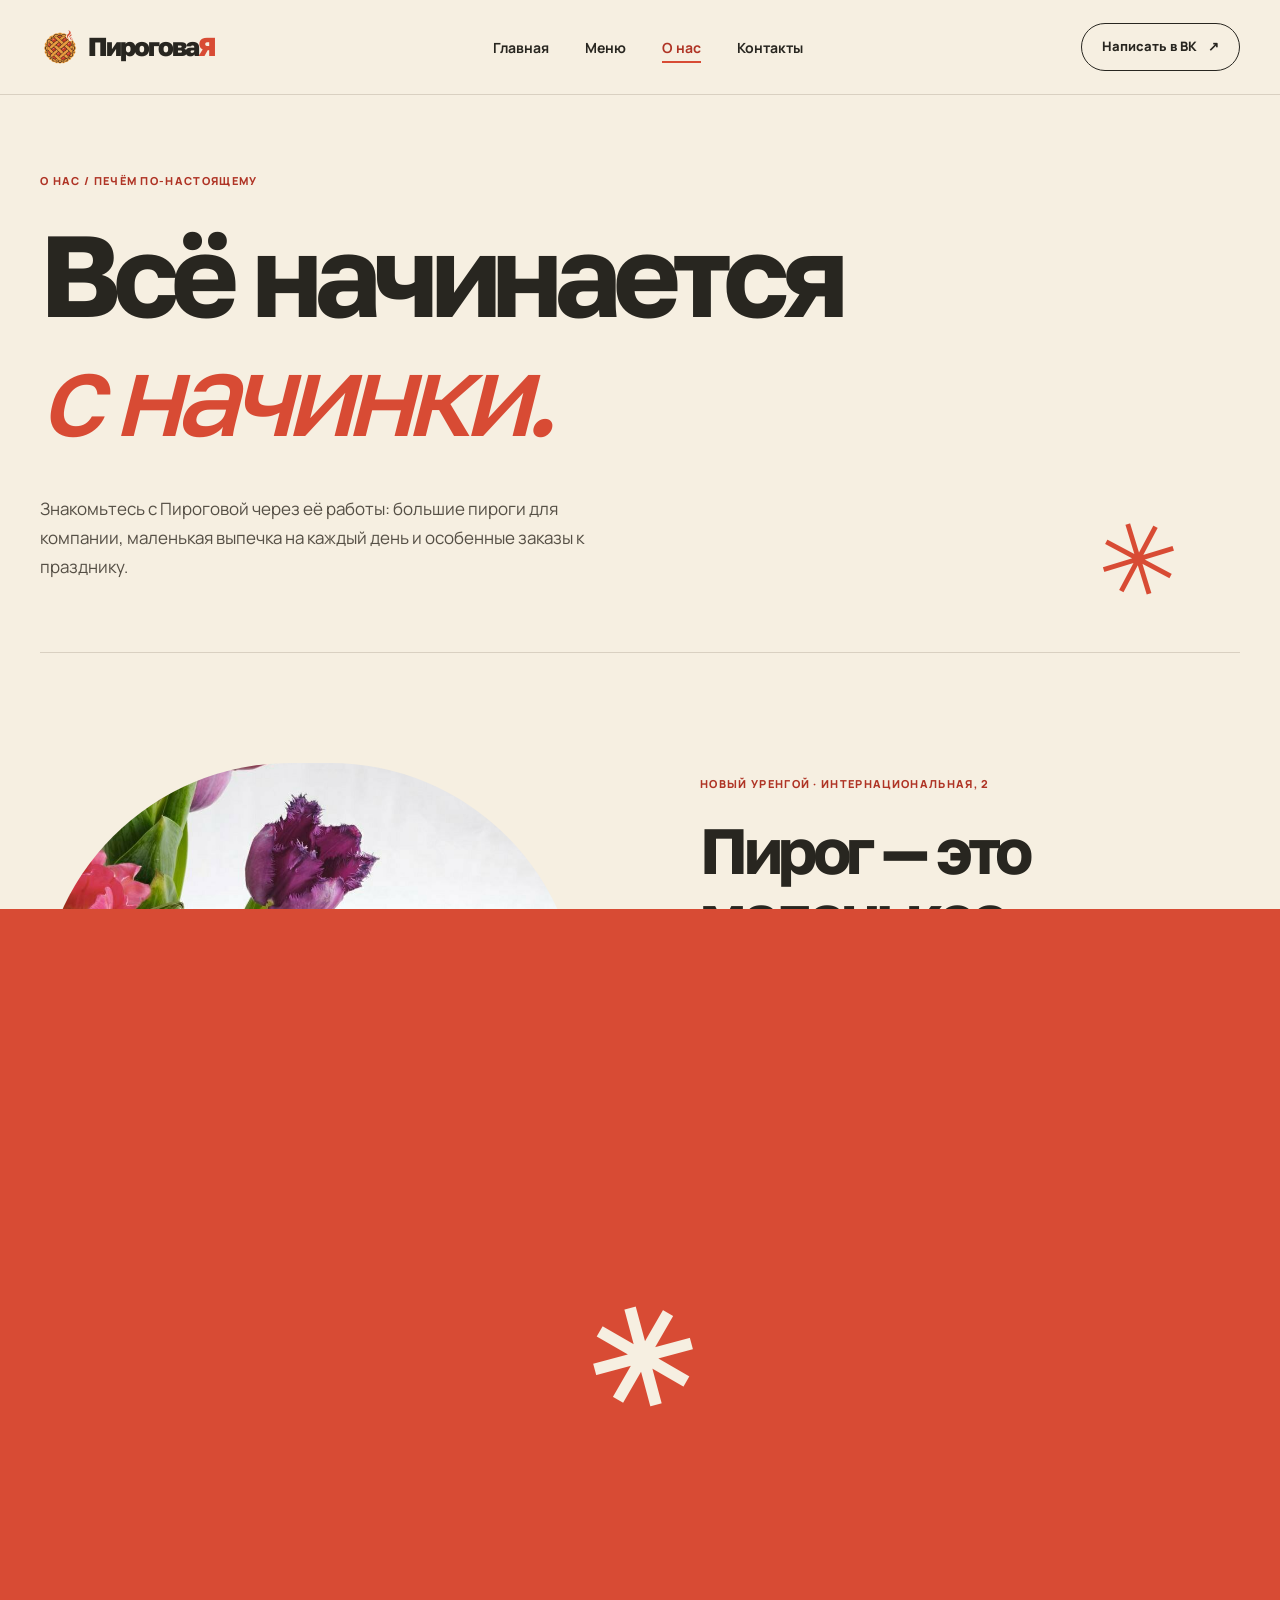
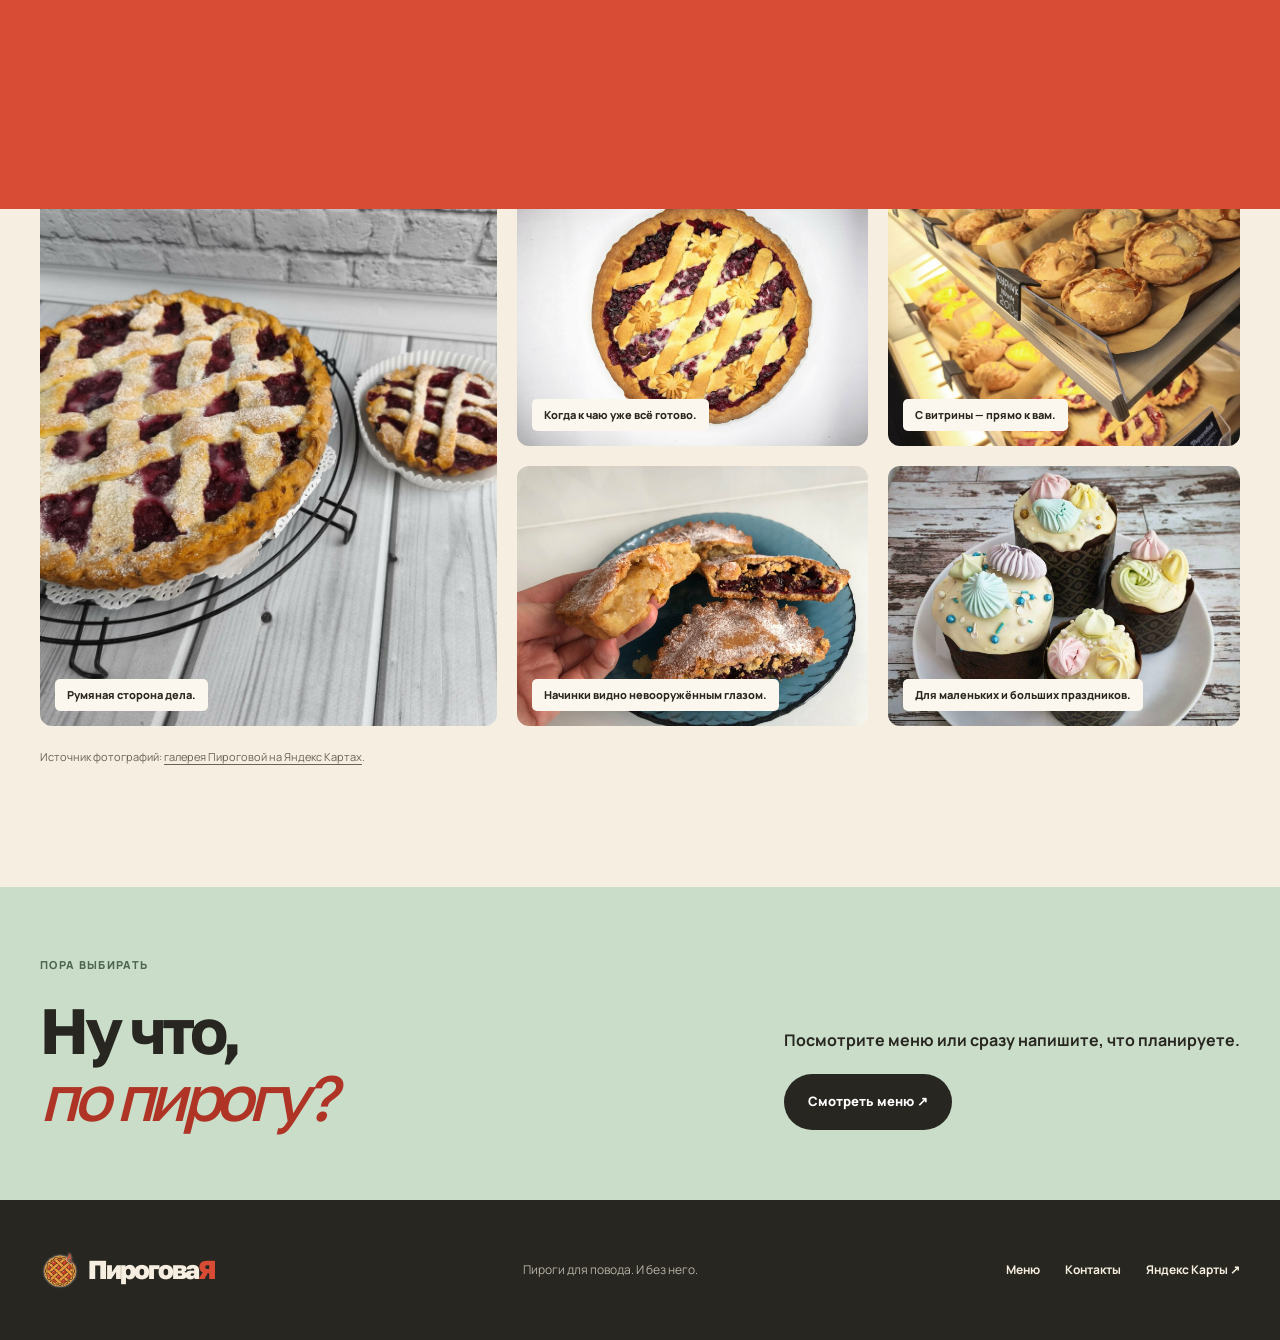
==== commit eea692f8: "Add bakery photo catalog and custom pie logo" ====
--- a/about.html
+++ b/about.html
@@ -1,4 +1,4 @@
-<!doctype html>
-<html lang="ru"><head><meta charset="utf-8"><meta name="viewport" content="width=device-width, initial-scale=1"><meta name="theme-color" content="#f6efe1"><meta name="description" content="Познакомьтесь с Пироговой в Новом Уренгое и посмотрите настоящие фотографии её выпечки."><title>О Пироговой — работы и подход</title><link rel="preconnect" href="https://fonts.googleapis.com"><link rel="preconnect" href="https://fonts.gstatic.com" crossorigin><link href="https://fonts.googleapis.com/css2?family=Golos+Text:wght@400;500;600;700;800&family=Manrope:wght@400;500;600;700;800&display=swap" rel="stylesheet"><link rel="stylesheet" href="styles.css"><script src="app.js" defer></script></head>
-<body data-page="about"><a class="skip-link" href="#main">К содержимому</a><header class="site-header"><div class="shell header-inner"><a class="brand" href="index.html" aria-label="Пироговая — главная"><span class="brand-mark" aria-hidden="true">✳</span><span>Пирогова<span class="brand-accent">Я</span></span></a><nav class="nav" id="main-nav" aria-label="Главная навигация"><a href="index.html">Главная</a><a href="menu.html">Меню</a><a class="is-current" href="about.html" aria-current="page">О нас</a><a href="contacts.html">Контакты</a></nav><a class="header-order" href="https://vk.ru/pirogi_nur" target="_blank" rel="noopener noreferrer">Написать в ВК <span aria-hidden="true">↗</span></a><button class="menu-toggle" type="button" aria-label="Открыть меню" aria-controls="main-nav" aria-expanded="false"><span></span><span></span></button></div></header>
-<main id="main"><section class="page-intro shell"><p class="kicker">О нас / Печём по-настоящему</p><h1>Всё начинается<br><em>с начинки.</em></h1><div class="page-intro-bottom"><p>Знакомьтесь с Пироговой через её работы: большие пироги для компании, маленькая выпечка на каждый день и особенные заказы к празднику.</p><div class="intro-illustration" aria-hidden="true">✳</div></div></section><section class="about-lead shell"><div class="about-lead-image"><img src="assets/photo-01.jpg" width="960" height="1280" alt="Пирог рядом с букетом — фотография из галереи Пироговой" fetchpriority="high"></div><div><p class="kicker">Новый Уренгой · Интернациональная, 2</p><h2>Пирог — это<br>маленькое <em>событие.</em></h2><p>Даже если событие — всего лишь вечер дома. В опубликованном меню Пироговой есть сытные пироги с мясом, рыбой и овощами, ягодные и фруктовые вкусы, пирожки, киши и выпечка для торжества.</p><p>Можно заглянуть в пекарню, выбрать что-то к чаю или написать о заказе заранее. Точные сроки, наличие и детали изготовления лучше уточнить напрямую.</p><a class="text-link" href="menu.html">Перейти к меню ↗</a></div></section><section class="section shell"><div class="section-heading"><div><p class="kicker">В галерее — реальные работы</p><h2>Показываем,<br><em>как есть.</em></h2></div><p>Фотографии взяты из открытой галереи организации на Яндекс Картах. Кадры иллюстрируют ассортимент пекарни; готовый заказ может отличаться.</p></div><div class="work-grid"><figure class="work-tall"><img src="assets/photo-04.jpg" width="1280" height="960" alt="Румяный домашний пирог" loading="lazy"><figcaption>Румяная сторона дела.</figcaption></figure><figure><img src="assets/photo-07.jpg" width="1280" height="960" alt="Пирог с ягодной начинкой" loading="lazy"><figcaption>Когда к чаю уже всё готово.</figcaption></figure><figure><img src="assets/photo-03.jpg" width="960" height="1280" alt="Витрина со свежей выпечкой" loading="lazy"><figcaption>С витрины — прямо к вам.</figcaption></figure><figure><img src="assets/photo-08.jpg" width="1280" height="960" alt="Пирог в разрезе с фруктовой и ягодной начинкой" loading="lazy"><figcaption>Начинки видно невооружённым глазом.</figcaption></figure><figure><img src="assets/photo-02.jpg" width="1280" height="960" alt="Праздничная выпечка" loading="lazy"><figcaption>Для маленьких и больших праздников.</figcaption></figure></div><p class="note">Источник фотографий: <a href="https://yandex.com/maps/org/pirogovaya/86559750538/gallery/" target="_blank" rel="noopener noreferrer">галерея Пироговой на Яндекс Картах</a>.</p></section><section class="contact-band"><div class="shell contact-band-inner"><div><p class="kicker">Пора выбирать</p><h2>Ну что,<br><em>по пирогу?</em></h2></div><div><p>Посмотрите меню или сразу напишите, что планируете.</p><a class="button button-dark" href="menu.html">Смотреть меню ↗</a></div></div></section></main><footer class="site-footer"><div class="shell footer-inner"><a class="brand" href="index.html"><span class="brand-mark" aria-hidden="true">✳</span><span>Пирогова<span class="brand-accent">Я</span></span></a><p>Пироги для повода. И без него.</p><div><a href="menu.html">Меню</a><a href="contacts.html">Контакты</a><a href="https://yandex.com/maps/org/pirogovaya/86559750538/" target="_blank" rel="noopener noreferrer">Яндекс Карты ↗</a></div></div></footer><div class="page-wipe" aria-hidden="true"></div></body></html>
+<!doctype html>
+<html lang="ru"><head><meta charset="utf-8"><meta name="viewport" content="width=device-width, initial-scale=1"><meta name="theme-color" content="#f6efe1"><meta name="description" content="Познакомьтесь с Пироговой в Новом Уренгое и посмотрите настоящие фотографии её выпечки."><title>О Пироговой — работы и подход</title><link rel="preconnect" href="https://fonts.googleapis.com"><link rel="preconnect" href="https://fonts.gstatic.com" crossorigin><link href="https://fonts.googleapis.com/css2?family=Golos+Text:wght@400;500;600;700;800&family=Manrope:wght@400;500;600;700;800&display=swap" rel="stylesheet"><link rel="icon" type="image/png" href="assets/favicon.png"><link rel="stylesheet" href="styles.css"><script src="app.js" defer></script></head>
+<body data-page="about"><a class="skip-link" href="#main">К содержимому</a><header class="site-header"><div class="shell header-inner"><a class="brand" href="index.html" aria-label="Пироговая — главная"><img class="brand-mark" src="assets/logo.png" width="40" height="40" alt=""><span>Пирогова<span class="brand-accent">Я</span></span></a><nav class="nav" id="main-nav" aria-label="Главная навигация"><a href="index.html">Главная</a><a href="menu.html">Меню</a><a class="is-current" href="about.html" aria-current="page">О нас</a><a href="contacts.html">Контакты</a></nav><a class="header-order" href="https://vk.ru/pirogi_nur" target="_blank" rel="noopener noreferrer">Написать в ВК <span aria-hidden="true">↗</span></a><button class="menu-toggle" type="button" aria-label="Открыть меню" aria-controls="main-nav" aria-expanded="false"><span></span><span></span></button></div></header>
+<main id="main"><section class="page-intro shell"><p class="kicker">О нас / Печём по-настоящему</p><h1>Всё начинается<br><em>с начинки.</em></h1><div class="page-intro-bottom"><p>Знакомьтесь с Пироговой через её работы: большие пироги для компании, маленькая выпечка на каждый день и особенные заказы к празднику.</p><div class="intro-illustration" aria-hidden="true">✳</div></div></section><section class="about-lead shell"><div class="about-lead-image"><img src="assets/photo-01.jpg" width="960" height="1280" alt="Пирог рядом с букетом — фотография из галереи Пироговой" fetchpriority="high"></div><div><p class="kicker">Новый Уренгой · Интернациональная, 2</p><h2>Пирог — это<br>маленькое <em>событие.</em></h2><p>Даже если событие — всего лишь вечер дома. В опубликованном меню Пироговой есть сытные пироги с мясом, рыбой и овощами, ягодные и фруктовые вкусы, пирожки, киши и выпечка для торжества.</p><p>Можно заглянуть в пекарню, выбрать что-то к чаю или написать о заказе заранее. Точные сроки, наличие и детали изготовления лучше уточнить напрямую.</p><a class="text-link" href="menu.html">Перейти к меню ↗</a></div></section><section class="section shell"><div class="section-heading"><div><p class="kicker">В галерее — реальные работы</p><h2>Показываем,<br><em>как есть.</em></h2></div><p>Фотографии взяты из открытой галереи организации на Яндекс Картах. Кадры иллюстрируют ассортимент пекарни; готовый заказ может отличаться.</p></div><div class="work-grid"><figure class="work-tall"><img src="assets/photo-04.jpg" width="1280" height="960" alt="Румяный домашний пирог" loading="lazy"><figcaption>Румяная сторона дела.</figcaption></figure><figure><img src="assets/photo-07.jpg" width="1280" height="960" alt="Пирог с ягодной начинкой" loading="lazy"><figcaption>Когда к чаю уже всё готово.</figcaption></figure><figure><img src="assets/photo-03.jpg" width="960" height="1280" alt="Витрина со свежей выпечкой" loading="lazy"><figcaption>С витрины — прямо к вам.</figcaption></figure><figure><img src="assets/photo-08.jpg" width="1280" height="960" alt="Пирог в разрезе с фруктовой и ягодной начинкой" loading="lazy"><figcaption>Начинки видно невооружённым глазом.</figcaption></figure><figure><img src="assets/photo-02.jpg" width="1280" height="960" alt="Праздничная выпечка" loading="lazy"><figcaption>Для маленьких и больших праздников.</figcaption></figure></div><p class="note">Источник фотографий: <a href="https://yandex.com/maps/org/pirogovaya/86559750538/gallery/" target="_blank" rel="noopener noreferrer">галерея Пироговой на Яндекс Картах</a>.</p></section><section class="contact-band"><div class="shell contact-band-inner"><div><p class="kicker">Пора выбирать</p><h2>Ну что,<br><em>по пирогу?</em></h2></div><div><p>Посмотрите меню или сразу напишите, что планируете.</p><a class="button button-dark" href="menu.html">Смотреть меню ↗</a></div></div></section></main><footer class="site-footer"><div class="shell footer-inner"><a class="brand" href="index.html"><img class="brand-mark" src="assets/logo.png" width="40" height="40" alt=""><span>Пирогова<span class="brand-accent">Я</span></span></a><p>Пироги для повода. И без него.</p><div><a href="menu.html">Меню</a><a href="contacts.html">Контакты</a><a href="https://yandex.com/maps/org/pirogovaya/86559750538/" target="_blank" rel="noopener noreferrer">Яндекс Карты ↗</a></div></div></footer><div class="page-wipe" aria-hidden="true"></div></body></html>
--- a/styles.css
+++ b/styles.css
@@ -1,44 +1,45 @@
-:root{--cream:#f6efe1;--paper:#fbf7ee;--ink:#282620;--muted:#686258;--tomato:#d84b34;--tomato-dark:#af3425;--line:#d9d0c1;--mint:#c9ddc8;--display:"Golos Text",sans-serif;--body:"Manrope",sans-serif}
-*,*::before,*::after{box-sizing:border-box}
-html{scroll-behavior:smooth}
-body{margin:0;background:var(--cream);color:var(--ink);font-family:var(--body);font-size:16px;line-height:1.5;overflow-x:hidden}
-body.nav-open{overflow:hidden}
-img{display:block;max-width:100%}
-a{color:inherit;text-decoration:none}
-button{font:inherit}
-button,a{-webkit-tap-highlight-color:transparent}
-:focus-visible{outline:3px solid var(--tomato);outline-offset:4px}
-.skip-link{position:absolute;top:-70px;left:20px;z-index:300;background:var(--ink);color:#fff;padding:12px 18px;border-radius:0 0 12px 12px}.skip-link:focus{top:0}
-.shell{width:min(1440px,calc(100% - 80px));margin-inline:auto}
-.site-header{position:relative;z-index:100;border-bottom:1px solid var(--line);background:var(--cream)}
-.header-inner{min-height:94px;display:flex;align-items:center;gap:48px}
-.brand{font-family:var(--display);font-weight:800;font-size:26px;letter-spacing:-.075em;white-space:nowrap;display:inline-flex;align-items:center;gap:8px;line-height:1}
-.brand-mark{display:inline-grid;place-items:center;width:31px;height:31px;border-radius:50%;background:var(--tomato);color:var(--cream);font-size:23px;line-height:1;letter-spacing:0;transform:rotate(-12deg)}
-.brand-accent{color:var(--tomato)}
-.nav{display:flex;align-items:center;gap:36px;margin:auto;font-size:14px;font-weight:700}
-.nav a{position:relative;padding:9px 0;transition:color .2s ease}.nav a::after{content:"";position:absolute;left:0;right:100%;bottom:4px;height:2px;background:var(--tomato);transition:right .25s ease}.nav a:hover,.nav a.is-current{color:var(--tomato-dark)}.nav a:hover::after,.nav a.is-current::after{right:0}
-.header-order{padding:13px 20px;border:1.5px solid var(--ink);border-radius:999px;font-size:13px;font-weight:800;white-space:nowrap;transition:background .2s,color .2s,transform .2s}.header-order:hover{background:var(--ink);color:white;transform:translateY(-2px)}.header-order span{padding-left:8px}
-.menu-toggle{display:none}
-.eyebrow,.kicker{font-weight:800;text-transform:uppercase;letter-spacing:.12em;font-size:11px}.kicker{color:var(--tomato-dark);margin:0 0 24px}.eyebrow{display:flex;align-items:center;gap:10px;color:var(--tomato-dark)}.live-dot{width:8px;height:8px;border-radius:50%;background:var(--tomato)}
-h1,h2,h3,p{margin-top:0}h1,h2,h3{font-family:var(--display);letter-spacing:-.07em;line-height:1.04}h1 em,h2 em{font-weight:500;font-style:italic;color:var(--tomato);letter-spacing:-.085em}
-.hero{min-height:670px;display:grid;grid-template-columns:minmax(0,1.13fr) minmax(0,.87fr);position:relative;gap:40px;padding-top:78px;padding-bottom:90px}
-.hero-copy{position:relative;z-index:2;padding-top:25px}.hero h1{font-size:clamp(68px,6.7vw,112px);margin:32px 0 28px;white-space:nowrap}.hero-lead{max-width:545px;font-size:17px;color:#514d45;line-height:1.75}.hero-actions{display:flex;align-items:center;gap:34px;margin-top:36px}.button{min-height:56px;border-radius:999px;display:inline-flex;align-items:center;justify-content:center;gap:24px;padding:14px 24px;font-weight:800;font-size:13px;transition:transform .2s ease,background .2s ease,color .2s ease}.button:hover{transform:translateY(-3px)}.button-dark{background:var(--ink);color:#fff}.button-dark:hover{background:var(--tomato-dark)}.button-light{background:var(--cream);color:var(--ink)}.button-light:hover{background:#fff}.text-link{display:inline-flex;align-items:center;gap:8px;font-size:13px;font-weight:800;border-bottom:1.5px solid currentColor;padding-bottom:5px;transition:color .2s}.text-link:hover{color:var(--tomato-dark)}
-.hero-proof{display:flex;align-items:center;gap:14px;margin-top:72px;font-size:13px;font-weight:800}.proof-stars{color:var(--tomato);letter-spacing:.15em;font-size:16px}.hero-proof small{display:block;font-weight:500;color:var(--muted);font-size:11px;margin-top:2px}
-.hero-visual{position:relative;align-self:stretch;min-height:545px}.hero-photo-wrap{position:absolute;inset:0 25px 20px 30px;overflow:hidden;border-radius:260px 260px 18px 18px;background:#e0c9aa;transform:rotate(3deg)}.hero-photo-wrap img{width:100%;height:100%;object-fit:cover;object-position:center 50%;transform:rotate(-3deg) scale(1.12)}.hero-sticker{position:absolute;top:6%;left:-8%;display:flex;flex-direction:column;justify-content:center;align-items:center;width:148px;height:148px;background:var(--tomato);color:#fff;border-radius:50%;font-family:var(--display);font-size:16px;font-weight:700;line-height:1.05;text-align:center;transform:rotate(-13deg);box-shadow:0 15px 35px #412a1c25}.hero-sticker b{font-weight:800}.hero-photo-caption{position:absolute;right:0;bottom:-12px;background:var(--paper);border-radius:4px;padding:10px 14px;font-size:10px;font-weight:700;transform:rotate(3deg)}.hero-side-note{position:absolute;right:-18px;top:45%;font-size:10px;text-transform:uppercase;letter-spacing:.18em;writing-mode:vertical-rl;color:var(--muted)}
-.ticker{overflow:hidden;background:var(--tomato);color:var(--cream);border-block:1px solid #b94430}.ticker-track{width:max-content;display:flex;gap:27px;align-items:center;padding:16px 0;font:800 16px var(--display);letter-spacing:.02em;white-space:nowrap;animation:marquee 28s linear infinite paused}.ticker-track span{font-size:16px}.ticker.is-visible:not(:hover) .ticker-track{animation-play-state:running}@keyframes marquee{to{transform:translateX(calc(-50% - 13.5px))}}
-.section{padding-block:120px}.section-heading{display:flex;align-items:end;justify-content:space-between;gap:60px;margin-bottom:50px}.section-heading h2,.occasion h2,.contact-band h2,.about-lead h2,.menu-photo-band h2,.contact-map h2{font-size:clamp(48px,5vw,76px);margin:0}.section-heading>p{max-width:355px;margin:0 0 10px;color:var(--muted);font-size:15px;line-height:1.75}
-.featured-grid{display:grid;grid-template-columns:1.45fr 1fr 1fr;gap:18px}.feature-card{min-width:0;display:flex;flex-direction:column;border-radius:14px;overflow:hidden;background:var(--paper);border:1px solid var(--line);transition:transform .3s ease,box-shadow .3s ease}.feature-card:hover{transform:translateY(-6px);box-shadow:0 18px 35px #442d1e16}.feature-image{height:280px;overflow:hidden;background:#e5dccd}.feature-image img{width:100%;height:100%;object-fit:cover;transition:transform .7s cubic-bezier(.2,.8,.2,1)}.feature-card:hover img{transform:scale(1.055)}.feature-card-large .feature-image{height:390px}.feature-info{padding:24px;display:flex;flex-direction:column;flex:1;gap:28px}.feature-info .pill{align-self:flex-start}.pill{display:inline-block;border:1px solid var(--line);border-radius:99px;padding:6px 11px;font-size:10px;font-weight:800;text-transform:uppercase;letter-spacing:.08em}.feature-info h3{font-size:clamp(27px,2.25vw,38px);margin:0 0 9px}.feature-info p{font-size:13px;color:var(--muted);margin:0;line-height:1.6}.price{font-weight:800;font-size:18px;margin-top:auto}.section-bottom{display:flex;align-items:end;justify-content:space-between;gap:40px;margin-top:26px}.note{font-size:11px;color:var(--muted);max-width:650px;line-height:1.65;margin:0}.note a{text-decoration:underline;text-underline-offset:3px}.round-link{display:inline-flex;align-items:center;justify-content:space-between;gap:42px;font-weight:800;font-size:14px;border-bottom:2px solid var(--ink);padding:10px 2px;white-space:nowrap;transition:color .2s,border-color .2s}.round-link:hover{color:var(--tomato-dark);border-color:var(--tomato-dark)}
-.occasion{background:#374538;color:var(--cream);overflow:hidden}.occasion-grid{display:grid;grid-template-columns:1fr 1fr;min-height:600px;gap:10%;align-items:center}.occasion-photo{height:600px;position:relative;align-self:stretch}.occasion-photo img{width:100%;height:100%;object-fit:cover;object-position:center 60%}.occasion-photo span{position:absolute;left:-15px;bottom:40px;background:var(--cream);color:var(--ink);padding:10px 16px;border-radius:99px;transform:rotate(-6deg);font-family:var(--display);font-weight:800}.occasion-copy{position:relative;padding:80px 0}.occasion .kicker{color:#dfe9d4}.occasion h2{margin-bottom:28px}.occasion h2 em{color:#efb086}.occasion-copy>p:not(.kicker){color:#e4e9de;max-width:500px;font-size:16px;line-height:1.75;margin-bottom:30px}.scribble{font-family:var(--display);font-size:140px;color:#b9d2aa;position:absolute;right:0;bottom:20px;transform:rotate(-20deg);opacity:.55;pointer-events:none}
-.gallery-section>.round-link{margin-top:32px}.gallery-strip{display:grid;grid-template-columns:1fr 1.15fr 1fr;gap:16px;max-height:430px}.gallery-strip img{width:100%;height:370px;object-fit:cover;border-radius:12px}.gallery-strip img:nth-child(2){height:420px;transform:translateY(-25px)}
-.contact-band{background:var(--mint);padding:70px 0}.contact-band-inner{display:flex;align-items:end;justify-content:space-between;gap:40px}.contact-band .kicker{color:#4e654e}.contact-band h2 em{color:var(--tomato-dark)}.contact-band-inner>div:last-child{min-width:235px}.contact-band-inner>div:last-child p{font-weight:700;line-height:1.7;margin-bottom:20px}
-.site-footer{background:var(--ink);color:var(--cream);padding:50px 0}.footer-inner{display:flex;align-items:center;justify-content:space-between;gap:24px}.site-footer .brand-mark{background:var(--tomato)}.footer-inner p{font-size:12px;opacity:.7;margin:0}.footer-inner>div{display:flex;gap:25px;font-size:12px;font-weight:700}.footer-inner>div a:hover{color:#f7b49a}
-.page-intro{padding-top:78px;padding-bottom:70px;border-bottom:1px solid var(--line)}.page-intro h1{font-size:clamp(70px,9vw,140px);margin:0 0 42px}.page-intro-bottom{display:flex;justify-content:space-between;align-items:end;gap:40px}.page-intro-bottom p{font-size:17px;line-height:1.7;max-width:600px;color:#554f45;margin:0}.intro-illustration{font-family:var(--display);font-size:100px;color:var(--tomato);line-height:.5;transform:rotate(-17deg);margin-right:60px}
-.catalog-section{padding-top:45px;padding-bottom:110px}.catalog-controls{display:flex;flex-wrap:wrap;gap:10px;margin-bottom:26px}.filter{border:1.5px solid var(--line);background:transparent;padding:12px 19px;border-radius:99px;cursor:pointer;font-size:13px;font-weight:800;min-height:45px;transition:background .2s,color .2s,border-color .2s}.filter:hover,.filter.is-active{background:var(--ink);color:white;border-color:var(--ink)}.catalog-grid{display:grid;grid-template-columns:repeat(3,minmax(0,1fr));gap:13px}.product-card{min-height:310px;padding:30px;background:var(--paper);border:1px solid var(--line);border-radius:12px;display:flex;flex-direction:column;transition:transform .25s ease,box-shadow .25s ease}.product-card:hover{transform:translateY(-4px);box-shadow:0 15px 30px #442d1e13}.product-card[hidden]{display:none}.product-num{font-size:10px;font-weight:800;letter-spacing:.1em;text-transform:uppercase;color:var(--tomato-dark);margin-bottom:28px}.product-card h2{font-size:clamp(30px,2.8vw,44px);margin:0 0 16px}.product-card p{font-size:13px;line-height:1.7;color:var(--muted);max-width:310px;margin-bottom:26px}.product-bottom{margin-top:auto;display:flex;align-items:end;justify-content:space-between;gap:15px;border-top:1px solid var(--line);padding-top:17px}.product-bottom b{font-size:18px;white-space:nowrap}.product-bottom a{font-size:12px;font-weight:800;color:var(--tomato-dark);white-space:nowrap}.product-bottom a:hover{text-decoration:underline;text-underline-offset:3px}.menu-note{margin-top:25px}.menu-photo-band{display:grid;grid-template-columns:.9fr 1.1fr;gap:9%;align-items:center;background:var(--mint);margin-bottom:100px;border-radius:14px;overflow:hidden}.menu-photo-band img{width:100%;height:480px;object-fit:cover}.menu-photo-band>div{padding:30px 60px 30px 0}.menu-photo-band h2{font-size:clamp(42px,4vw,64px);margin-bottom:20px}.menu-photo-band p:not(.kicker){max-width:390px;color:#435443;margin-bottom:25px}
-.about-lead{display:grid;grid-template-columns:1fr 1fr;align-items:center;gap:10%;padding-block:110px}.about-lead-image{height:570px;overflow:hidden;border-radius:250px 250px 14px 14px}.about-lead-image img{width:100%;height:100%;object-fit:cover}.about-lead h2{margin-bottom:30px}.about-lead p:not(.kicker){max-width:520px;color:var(--muted);line-height:1.8}.about-lead .text-link{margin-top:14px}.work-grid{display:grid;grid-template-columns:1.3fr 1fr 1fr;grid-template-rows:260px 260px;gap:20px}.work-grid figure{position:relative;overflow:hidden;border-radius:12px;margin:0}.work-grid .work-tall{grid-row:span 2}.work-grid img{width:100%;height:100%;object-fit:cover}.work-grid figcaption{position:absolute;left:15px;bottom:15px;background:var(--paper);padding:8px 12px;border-radius:5px;font-size:11px;font-weight:800;max-width:calc(100% - 30px)}.work-grid+.note{margin-top:22px}
-.contacts-layout{display:grid;grid-template-columns:1.2fr .8fr;gap:9%;padding-top:85px;padding-bottom:110px}.contact-row{display:grid;grid-template-columns:175px 1fr;gap:25px;border-bottom:1px solid var(--line);padding:30px 0}.contact-row:first-child{padding-top:0}.contact-row>span{font-size:10px;text-transform:uppercase;letter-spacing:.1em;color:var(--tomato-dark);font-weight:800;padding-top:8px}.contact-row h2{font-size:clamp(28px,3vw,48px);margin:0 0 12px}.contact-row p{font-size:13px;color:var(--muted);margin:0 0 15px}.contact-row a:not(.phone-link){font-size:13px;color:var(--tomato-dark);font-weight:800;text-decoration:underline;text-underline-offset:4px}.phone-link:hover{color:var(--tomato-dark)}.contacts-photo{position:relative;align-self:start;height:680px;overflow:hidden;border-radius:230px 230px 12px 12px}.contacts-photo img{width:100%;height:100%;object-fit:cover}.contacts-photo div{position:absolute;right:20px;bottom:30px;background:var(--tomato);color:#fff;padding:26px;border-radius:50%;height:145px;width:145px;display:grid;place-items:center;text-align:center;transform:rotate(10deg);font-family:var(--display);font-size:17px;font-weight:800;line-height:1.1}.contact-map{display:grid;grid-template-columns:1fr 1fr;gap:30px;align-items:center;padding-bottom:110px}.contact-map h2{margin-bottom:18px}.contact-map p:not(.kicker){color:var(--muted)}.map-tile{min-height:320px;padding:35px;border-radius:16px;display:flex;align-items:center;gap:18px;position:relative;background:#d8e4d3;background-image:linear-gradient(90deg,transparent 48%,#f4f7ef 49%,#f4f7ef 52%,transparent 53%),linear-gradient(20deg,transparent 44%,#f4f7ef 45%,#f4f7ef 49%,transparent 50%),linear-gradient(110deg,transparent 61%,#f4f7ef 62%,#f4f7ef 66%,transparent 67%);overflow:hidden}.map-tile span:nth-child(2){position:relative;background:var(--paper);border-radius:10px;padding:15px;font-weight:800;box-shadow:0 10px 25px #40533625}.map-tile small{font-weight:500;font-size:11px}.map-tile b{position:absolute;right:20px;top:15px;font-size:26px}.map-pin{display:grid;place-items:center;background:var(--tomato);color:#fff;border-radius:50%;width:60px;height:60px;flex:none;font-size:30px;box-shadow:0 10px 20px #40533630}.map-tile:hover .map-pin{transform:translateY(-6px);transition:transform .2s ease}
-.page-wipe{position:fixed;z-index:250;inset:0;background:var(--tomato);transform:translateY(101%);pointer-events:none}.page-wipe::after{content:"✳";position:absolute;left:50%;top:50%;transform:translate(-50%,-50%) rotate(-15deg);font:800 130px var(--display);color:var(--cream)}.page-wipe.is-exiting{animation:wipe-in .38s cubic-bezier(.65,0,.25,1) forwards}.page-wipe.is-entering{transform:translateY(0);animation:wipe-out .45s cubic-bezier(.65,0,.25,1) forwards}@keyframes wipe-in{to{transform:translateY(0)}}@keyframes wipe-out{to{transform:translateY(-101%)}}
-.reveal{opacity:0;transform:translateY(24px);transition:opacity .65s ease,transform .65s cubic-bezier(.2,.8,.2,1)}.reveal.in-view{opacity:1;transform:none}
-@media(max-width:1100px){.shell{width:min(100% - 48px,1440px)}.header-inner{gap:25px}.nav{gap:22px}.hero{grid-template-columns:1fr .85fr}.hero h1{font-size:clamp(62px,6.8vw,84px)}.hero-side-note{display:none}.feature-info{padding:20px}.featured-grid{grid-template-columns:1.2fr 1fr 1fr}.feature-image,.feature-card-large .feature-image{height:270px}.occasion-grid{gap:6%}.contacts-layout{gap:5%}}
-@media(max-width:800px){.shell{width:calc(100% - 36px)}.header-inner{min-height:74px}.brand{font-size:23px}.header-order{margin-left:auto;padding:11px 15px}.menu-toggle{display:flex;width:44px;height:44px;flex-direction:column;justify-content:center;align-items:center;gap:6px;border:1px solid var(--line);border-radius:50%;background:transparent;cursor:pointer;z-index:112}.menu-toggle span{display:block;width:17px;height:2px;background:var(--ink);transition:transform .2s ease}.menu-toggle[aria-expanded=true] span:first-child{transform:translateY(4px) rotate(45deg)}.menu-toggle[aria-expanded=true] span:last-child{transform:translateY(-4px) rotate(-45deg)}.nav{display:none;position:absolute;left:0;right:0;top:74px;background:var(--cream);padding:22px 18px 32px;border-bottom:1px solid var(--line);box-shadow:0 20px 30px #23180f16;flex-direction:column;align-items:flex-start;gap:7px}.nav.is-open{display:flex}.nav a{font-size:24px;font-family:var(--display)}.hero{padding-top:45px;grid-template-columns:1fr;gap:50px;padding-bottom:70px}.hero-copy{padding-top:0}.hero h1{font-size:clamp(63px,10vw,100px)}.hero-proof{margin-top:48px}.hero-visual{min-height:510px;width:min(100%,550px);margin-inline:auto}.section{padding-block:85px}.featured-grid{grid-template-columns:1fr 1fr}.feature-card-large{grid-column:span 2}.feature-card-large .feature-image{height:390px}.occasion-grid{grid-template-columns:1fr;gap:0}.occasion-photo{height:460px}.occasion-copy{padding:70px 0}.gallery-strip img,.gallery-strip img:nth-child(2){height:260px;transform:none}.catalog-grid{grid-template-columns:1fr 1fr}.about-lead{gap:6%}.about-lead-image{height:470px}.work-grid{grid-template-columns:1fr 1fr;grid-template-rows:repeat(3,240px)}.work-grid .work-tall{grid-row:span 2}.contacts-layout{grid-template-columns:1fr}.contacts-photo{height:440px;border-radius:230px 230px 12px 12px;max-width:500px;width:100%;margin-inline:auto}.contact-map{padding-top:0}}
-@media(max-width:560px){.shell{width:calc(100% - 30px)}.header-order{display:none}.hero{padding-top:42px;gap:35px}.hero h1{font-size:clamp(45px,11vw,61px);margin:24px 0;white-space:normal}.hero-lead{font-size:15px}.hero-actions{gap:20px;align-items:flex-start;flex-direction:column}.hero-proof{margin-top:40px}.hero-visual{min-height:410px}.hero-photo-wrap{inset:0 22px 20px 20px}.hero-sticker{width:108px;height:108px;font-size:12px;left:-2%;top:5%}.hero-photo-caption{font-size:9px}.ticker-track{font-size:12px;padding:12px 0;gap:18px}.section{padding-block:72px}.section-heading{display:block;margin-bottom:35px}.section-heading h2,.occasion h2,.contact-band h2,.about-lead h2,.menu-photo-band h2,.contact-map h2{font-size:clamp(43px,11vw,59px)}.section-heading>p{margin-top:22px;font-size:14px}.featured-grid{display:block}.feature-card{margin-bottom:15px}.feature-image,.feature-card-large .feature-image{height:260px}.section-bottom{align-items:start;flex-direction:column;gap:18px}.occasion-photo{height:380px}.occasion-photo span{left:8px}.occasion-copy{padding:65px 0}.occasion-copy>p:not(.kicker){font-size:14px}.scribble{font-size:100px;right:10px;bottom:0}.gallery-strip{display:grid;grid-template-columns:1fr 1fr;gap:9px}.gallery-strip img,.gallery-strip img:nth-child(2){height:190px}.gallery-strip img:nth-child(3){display:none}.contact-band{padding:65px 0}.contact-band-inner{display:block}.contact-band-inner>div:last-child{margin-top:28px}.footer-inner{align-items:start;flex-direction:column}.footer-inner>div{flex-wrap:wrap}.page-intro{padding-top:55px;padding-bottom:55px}.page-intro h1{font-size:clamp(55px,13vw,79px);margin-bottom:27px}.page-intro-bottom p{font-size:14px}.intro-illustration{display:none}.catalog-controls{gap:7px}.filter{font-size:11px;padding:10px 13px}.catalog-grid{grid-template-columns:1fr}.product-card{min-height:265px;padding:25px}.product-num{margin-bottom:22px}.product-card h2{font-size:36px}.menu-photo-band{grid-template-columns:1fr;gap:0;margin-bottom:70px}.menu-photo-band img{height:260px}.menu-photo-band>div{padding:35px 25px 40px}.about-lead{grid-template-columns:1fr;padding-block:70px;gap:42px}.about-lead-image{height:420px}.work-grid{grid-template-columns:1fr 1fr;grid-template-rows:repeat(3,170px);gap:8px}.work-grid figcaption{font-size:9px;left:7px;bottom:7px;padding:6px;max-width:calc(100% - 14px)}.contacts-layout{padding-top:55px;padding-bottom:70px}.contact-row{grid-template-columns:1fr;gap:8px}.contact-row h2{font-size:31px}.contacts-photo{height:370px}.contact-map{grid-template-columns:1fr;padding-bottom:70px}.map-tile{min-height:240px}}
-@media(prefers-reduced-motion:reduce){html{scroll-behavior:auto}*,*::before,*::after{animation-duration:.01ms!important;animation-iteration-count:1!important;transition-duration:.01ms!important}.ticker-track{animation:none}.page-wipe{display:none}.reveal{opacity:1;transform:none}}
+:root{--cream:#f6efe1;--paper:#fbf7ee;--ink:#282620;--muted:#686258;--tomato:#d84b34;--tomato-dark:#af3425;--line:#d9d0c1;--mint:#c9ddc8;--display:"Golos Text",sans-serif;--body:"Manrope",sans-serif}
+*,*::before,*::after{box-sizing:border-box}
+html{scroll-behavior:smooth}
+body{margin:0;background:var(--cream);color:var(--ink);font-family:var(--body);font-size:16px;line-height:1.5;overflow-x:hidden}
+body.nav-open{overflow:hidden}
+img{display:block;max-width:100%}
+a{color:inherit;text-decoration:none}
+button{font:inherit}
+button,a{-webkit-tap-highlight-color:transparent}
+:focus-visible{outline:3px solid var(--tomato);outline-offset:4px}
+.skip-link{position:absolute;top:-70px;left:20px;z-index:300;background:var(--ink);color:#fff;padding:12px 18px;border-radius:0 0 12px 12px}.skip-link:focus{top:0}
+.shell{width:min(1440px,calc(100% - 80px));margin-inline:auto}
+.site-header{position:relative;z-index:100;border-bottom:1px solid var(--line);background:var(--cream)}
+.header-inner{min-height:94px;display:flex;align-items:center;gap:48px}
+.brand{font-family:var(--display);font-weight:800;font-size:26px;letter-spacing:-.075em;white-space:nowrap;display:inline-flex;align-items:center;gap:8px;line-height:1}
+.brand-mark{display:block;width:40px;height:40px;flex:none;object-fit:contain}
+.brand-accent{color:var(--tomato)}
+.nav{display:flex;align-items:center;gap:36px;margin:auto;font-size:14px;font-weight:700}
+.nav a{position:relative;padding:9px 0;transition:color .2s ease}.nav a::after{content:"";position:absolute;left:0;right:100%;bottom:4px;height:2px;background:var(--tomato);transition:right .25s ease}.nav a:hover,.nav a.is-current{color:var(--tomato-dark)}.nav a:hover::after,.nav a.is-current::after{right:0}
+.header-order{padding:13px 20px;border:1.5px solid var(--ink);border-radius:999px;font-size:13px;font-weight:800;white-space:nowrap;transition:background .2s,color .2s,transform .2s}.header-order:hover{background:var(--ink);color:white;transform:translateY(-2px)}.header-order span{padding-left:8px}
+.menu-toggle{display:none}
+.eyebrow,.kicker{font-weight:800;text-transform:uppercase;letter-spacing:.12em;font-size:11px}.kicker{color:var(--tomato-dark);margin:0 0 24px}.eyebrow{display:flex;align-items:center;gap:10px;color:var(--tomato-dark)}.live-dot{width:8px;height:8px;border-radius:50%;background:var(--tomato)}
+h1,h2,h3,p{margin-top:0}h1,h2,h3{font-family:var(--display);letter-spacing:-.07em;line-height:1.04}h1 em,h2 em{font-weight:500;font-style:italic;color:var(--tomato);letter-spacing:-.085em}
+.hero{min-height:670px;display:grid;grid-template-columns:minmax(0,1.13fr) minmax(0,.87fr);position:relative;gap:40px;padding-top:78px;padding-bottom:90px}
+.hero-copy{position:relative;z-index:2;padding-top:25px}.hero h1{font-size:clamp(68px,6.7vw,112px);margin:32px 0 28px;white-space:nowrap}.hero-lead{max-width:545px;font-size:17px;color:#514d45;line-height:1.75}.hero-actions{display:flex;align-items:center;gap:34px;margin-top:36px}.button{min-height:56px;border-radius:999px;display:inline-flex;align-items:center;justify-content:center;gap:24px;padding:14px 24px;font-weight:800;font-size:13px;transition:transform .2s ease,background .2s ease,color .2s ease}.button:hover{transform:translateY(-3px)}.button-dark{background:var(--ink);color:#fff}.button-dark:hover{background:var(--tomato-dark)}.button-light{background:var(--cream);color:var(--ink)}.button-light:hover{background:#fff}.text-link{display:inline-flex;align-items:center;gap:8px;font-size:13px;font-weight:800;border-bottom:1.5px solid currentColor;padding-bottom:5px;transition:color .2s}.text-link:hover{color:var(--tomato-dark)}
+.hero-proof{display:flex;align-items:center;gap:14px;margin-top:72px;font-size:13px;font-weight:800}.proof-stars{color:var(--tomato);letter-spacing:.15em;font-size:16px}.hero-proof small{display:block;font-weight:500;color:var(--muted);font-size:11px;margin-top:2px}
+.hero-visual{position:relative;align-self:stretch;min-height:545px}.hero-photo-wrap{position:absolute;inset:0 25px 20px 30px;overflow:hidden;border-radius:260px 260px 18px 18px;background:#e0c9aa;transform:rotate(3deg)}.hero-photo-wrap img{width:100%;height:100%;object-fit:cover;object-position:center 50%;transform:rotate(-3deg) scale(1.12)}.hero-sticker{position:absolute;top:6%;left:-8%;display:flex;flex-direction:column;justify-content:center;align-items:center;width:148px;height:148px;background:var(--tomato);color:#fff;border-radius:50%;font-family:var(--display);font-size:16px;font-weight:700;line-height:1.05;text-align:center;transform:rotate(-13deg);box-shadow:0 15px 35px #412a1c25}.hero-sticker b{font-weight:800}.hero-photo-caption{position:absolute;right:0;bottom:-12px;background:var(--paper);border-radius:4px;padding:10px 14px;font-size:10px;font-weight:700;transform:rotate(3deg)}.hero-side-note{position:absolute;right:-18px;top:45%;font-size:10px;text-transform:uppercase;letter-spacing:.18em;writing-mode:vertical-rl;color:var(--muted)}
+.ticker{overflow:hidden;background:var(--tomato);color:var(--cream);border-block:1px solid #b94430}.ticker-track{width:max-content;display:flex;gap:27px;align-items:center;padding:16px 0;font:800 16px var(--display);letter-spacing:.02em;white-space:nowrap;animation:marquee 28s linear infinite paused}.ticker-track span{font-size:16px}.ticker.is-visible:not(:hover) .ticker-track{animation-play-state:running}@keyframes marquee{to{transform:translateX(calc(-50% - 13.5px))}}
+.section{padding-block:120px}.section-heading{display:flex;align-items:end;justify-content:space-between;gap:60px;margin-bottom:50px}.section-heading h2,.occasion h2,.contact-band h2,.about-lead h2,.menu-photo-band h2,.contact-map h2{font-size:clamp(48px,5vw,76px);margin:0}.section-heading>p{max-width:355px;margin:0 0 10px;color:var(--muted);font-size:15px;line-height:1.75}
+.featured-grid{display:grid;grid-template-columns:1.45fr 1fr 1fr;gap:18px}.feature-card{min-width:0;display:flex;flex-direction:column;border-radius:14px;overflow:hidden;background:var(--paper);border:1px solid var(--line);transition:transform .3s ease,box-shadow .3s ease}.feature-card:hover{transform:translateY(-6px);box-shadow:0 18px 35px #442d1e16}.feature-image{height:280px;overflow:hidden;background:#e5dccd}.feature-image img{width:100%;height:100%;object-fit:cover;transition:transform .7s cubic-bezier(.2,.8,.2,1)}.feature-card:hover img{transform:scale(1.055)}.feature-card-large .feature-image{height:390px}.feature-info{padding:24px;display:flex;flex-direction:column;flex:1;gap:28px}.feature-info .pill{align-self:flex-start}.pill{display:inline-block;border:1px solid var(--line);border-radius:99px;padding:6px 11px;font-size:10px;font-weight:800;text-transform:uppercase;letter-spacing:.08em}.feature-info h3{font-size:clamp(27px,2.25vw,38px);margin:0 0 9px}.feature-info p{font-size:13px;color:var(--muted);margin:0;line-height:1.6}.price{font-weight:800;font-size:18px;margin-top:auto}.section-bottom{display:flex;align-items:end;justify-content:space-between;gap:40px;margin-top:26px}.note{font-size:11px;color:var(--muted);max-width:650px;line-height:1.65;margin:0}.note a{text-decoration:underline;text-underline-offset:3px}.round-link{display:inline-flex;align-items:center;justify-content:space-between;gap:42px;font-weight:800;font-size:14px;border-bottom:2px solid var(--ink);padding:10px 2px;white-space:nowrap;transition:color .2s,border-color .2s}.round-link:hover{color:var(--tomato-dark);border-color:var(--tomato-dark)}
+.occasion{background:#374538;color:var(--cream);overflow:hidden}.occasion-grid{display:grid;grid-template-columns:1fr 1fr;min-height:600px;gap:10%;align-items:center}.occasion-photo{height:600px;position:relative;align-self:stretch}.occasion-photo img{width:100%;height:100%;object-fit:cover;object-position:center 60%}.occasion-photo span{position:absolute;left:-15px;bottom:40px;background:var(--cream);color:var(--ink);padding:10px 16px;border-radius:99px;transform:rotate(-6deg);font-family:var(--display);font-weight:800}.occasion-copy{position:relative;padding:80px 0}.occasion .kicker{color:#dfe9d4}.occasion h2{margin-bottom:28px}.occasion h2 em{color:#efb086}.occasion-copy>p:not(.kicker){color:#e4e9de;max-width:500px;font-size:16px;line-height:1.75;margin-bottom:30px}.scribble{font-family:var(--display);font-size:140px;color:#b9d2aa;position:absolute;right:0;bottom:20px;transform:rotate(-20deg);opacity:.55;pointer-events:none}
+.gallery-section>.round-link{margin-top:32px}.gallery-strip{display:grid;grid-template-columns:1fr 1.15fr 1fr;gap:16px;max-height:430px}.gallery-strip img{width:100%;height:370px;object-fit:cover;border-radius:12px}.gallery-strip img:nth-child(2){height:420px;transform:translateY(-25px)}
+.contact-band{background:var(--mint);padding:70px 0}.contact-band-inner{display:flex;align-items:end;justify-content:space-between;gap:40px}.contact-band .kicker{color:#4e654e}.contact-band h2 em{color:var(--tomato-dark)}.contact-band-inner>div:last-child{min-width:235px}.contact-band-inner>div:last-child p{font-weight:700;line-height:1.7;margin-bottom:20px}
+.site-footer{background:var(--ink);color:var(--cream);padding:50px 0}.footer-inner{display:flex;align-items:center;justify-content:space-between;gap:24px}.site-footer .brand-mark{filter:drop-shadow(0 0 1px #f6efe1)}.footer-inner p{font-size:12px;opacity:.7;margin:0}.footer-inner>div{display:flex;gap:25px;font-size:12px;font-weight:700}.footer-inner>div a:hover{color:#f7b49a}
+.page-intro{padding-top:78px;padding-bottom:70px;border-bottom:1px solid var(--line)}.page-intro h1{font-size:clamp(70px,9vw,140px);margin:0 0 42px}.page-intro-bottom{display:flex;justify-content:space-between;align-items:end;gap:40px}.page-intro-bottom p{font-size:17px;line-height:1.7;max-width:600px;color:#554f45;margin:0}.intro-illustration{font-family:var(--display);font-size:100px;color:var(--tomato);line-height:.5;transform:rotate(-17deg);margin-right:60px}
+.catalog-section{padding-top:45px;padding-bottom:110px}.catalog-controls{display:flex;flex-wrap:wrap;gap:10px;margin-bottom:26px}.filter{border:1.5px solid var(--line);background:transparent;padding:12px 19px;border-radius:99px;cursor:pointer;font-size:13px;font-weight:800;min-height:45px;transition:background .2s,color .2s,border-color .2s}.filter:hover,.filter.is-active{background:var(--ink);color:white;border-color:var(--ink)}.catalog-grid{display:grid;grid-template-columns:repeat(3,minmax(0,1fr));gap:13px}.product-card{min-height:480px;padding:0 0 24px;overflow:hidden;background:var(--paper);border:1px solid var(--line);border-radius:12px;display:flex;flex-direction:column;transition:transform .25s ease,box-shadow .25s ease}.product-card:hover{transform:translateY(-4px);box-shadow:0 15px 30px #442d1e13}.product-card[hidden]{display:none}.product-image{position:relative;height:220px;overflow:hidden;background:#dfd3c1;margin-bottom:22px}.product-image img{width:100%;height:100%;object-fit:cover;transition:transform .5s ease}.product-card:hover .product-image img{transform:scale(1.045)}.product-image span{position:absolute;left:12px;bottom:12px;background:var(--paper);border-radius:99px;padding:7px 10px;font-size:10px;font-weight:800;box-shadow:0 3px 12px #28262020}.product-num{font-size:10px;font-weight:800;letter-spacing:.1em;text-transform:uppercase;color:var(--tomato-dark);margin:0 24px 16px}.product-card h2{font-size:clamp(30px,2.8vw,44px);margin:0 24px 16px}.product-card p{font-size:13px;line-height:1.7;color:var(--muted);max-width:310px;margin:0 24px 26px}.product-bottom{margin-top:auto;display:flex;align-items:end;justify-content:space-between;gap:15px;border-top:1px solid var(--line);padding:17px 0 0;margin-inline:24px}.product-bottom b{font-size:18px;white-space:nowrap}.product-bottom a{font-size:12px;font-weight:800;color:var(--tomato-dark);white-space:nowrap}.product-bottom a:hover{text-decoration:underline;text-underline-offset:3px}.menu-note{margin-top:25px}.menu-photo-band{display:grid;grid-template-columns:.9fr 1.1fr;gap:9%;align-items:center;background:var(--mint);margin-bottom:100px;border-radius:14px;overflow:hidden}.menu-photo-band img{width:100%;height:480px;object-fit:cover}.menu-photo-band>div{padding:30px 60px 30px 0}.menu-photo-band h2{font-size:clamp(42px,4vw,64px);margin-bottom:20px}.menu-photo-band p:not(.kicker){max-width:390px;color:#435443;margin-bottom:25px}
+.about-lead{display:grid;grid-template-columns:1fr 1fr;align-items:center;gap:10%;padding-block:110px}.about-lead-image{height:570px;overflow:hidden;border-radius:250px 250px 14px 14px}.about-lead-image img{width:100%;height:100%;object-fit:cover}.about-lead h2{margin-bottom:30px}.about-lead p:not(.kicker){max-width:520px;color:var(--muted);line-height:1.8}.about-lead .text-link{margin-top:14px}.work-grid{display:grid;grid-template-columns:1.3fr 1fr 1fr;grid-template-rows:260px 260px;gap:20px}.work-grid figure{position:relative;overflow:hidden;border-radius:12px;margin:0}.work-grid .work-tall{grid-row:span 2}.work-grid img{width:100%;height:100%;object-fit:cover}.work-grid figcaption{position:absolute;left:15px;bottom:15px;background:var(--paper);padding:8px 12px;border-radius:5px;font-size:11px;font-weight:800;max-width:calc(100% - 30px)}.work-grid+.note{margin-top:22px}
+.contacts-layout{display:grid;grid-template-columns:1.2fr .8fr;gap:9%;padding-top:85px;padding-bottom:110px}.contact-row{display:grid;grid-template-columns:175px 1fr;gap:25px;border-bottom:1px solid var(--line);padding:30px 0}.contact-row:first-child{padding-top:0}.contact-row>span{font-size:10px;text-transform:uppercase;letter-spacing:.1em;color:var(--tomato-dark);font-weight:800;padding-top:8px}.contact-row h2{font-size:clamp(28px,3vw,48px);margin:0 0 12px}.contact-row p{font-size:13px;color:var(--muted);margin:0 0 15px}.contact-row a:not(.phone-link){font-size:13px;color:var(--tomato-dark);font-weight:800;text-decoration:underline;text-underline-offset:4px}.phone-link:hover{color:var(--tomato-dark)}.contacts-photo{position:relative;align-self:start;height:680px;overflow:hidden;border-radius:230px 230px 12px 12px}.contacts-photo img{width:100%;height:100%;object-fit:cover}.contacts-photo div{position:absolute;right:20px;bottom:30px;background:var(--tomato);color:#fff;padding:26px;border-radius:50%;height:145px;width:145px;display:grid;place-items:center;text-align:center;transform:rotate(10deg);font-family:var(--display);font-size:17px;font-weight:800;line-height:1.1}.contact-map{display:grid;grid-template-columns:1fr 1fr;gap:30px;align-items:center;padding-bottom:110px}.contact-map h2{margin-bottom:18px}.contact-map p:not(.kicker){color:var(--muted)}.map-tile{min-height:320px;padding:35px;border-radius:16px;display:flex;align-items:center;gap:18px;position:relative;background:#d8e4d3;background-image:linear-gradient(90deg,transparent 48%,#f4f7ef 49%,#f4f7ef 52%,transparent 53%),linear-gradient(20deg,transparent 44%,#f4f7ef 45%,#f4f7ef 49%,transparent 50%),linear-gradient(110deg,transparent 61%,#f4f7ef 62%,#f4f7ef 66%,transparent 67%);overflow:hidden}.map-tile span:nth-child(2){position:relative;background:var(--paper);border-radius:10px;padding:15px;font-weight:800;box-shadow:0 10px 25px #40533625}.map-tile small{font-weight:500;font-size:11px}.map-tile b{position:absolute;right:20px;top:15px;font-size:26px}.map-pin{display:grid;place-items:center;background:var(--tomato);color:#fff;border-radius:50%;width:60px;height:60px;flex:none;font-size:30px;box-shadow:0 10px 20px #40533630}.map-tile:hover .map-pin{transform:translateY(-6px);transition:transform .2s ease}
+.page-wipe{position:fixed;z-index:250;inset:0;background:var(--tomato);transform:translateY(101%);pointer-events:none}.page-wipe::after{content:"✳";position:absolute;left:50%;top:50%;transform:translate(-50%,-50%) rotate(-15deg);font:800 130px var(--display);color:var(--cream)}.page-wipe.is-exiting{animation:wipe-in .38s cubic-bezier(.65,0,.25,1) forwards}.page-wipe.is-entering{transform:translateY(0);animation:wipe-out .45s cubic-bezier(.65,0,.25,1) forwards}@keyframes wipe-in{to{transform:translateY(0)}}@keyframes wipe-out{to{transform:translateY(-101%)}}
+.reveal{opacity:0;transform:translateY(24px);transition:opacity .65s ease,transform .65s cubic-bezier(.2,.8,.2,1)}.reveal.in-view{opacity:1;transform:none}
+@media(max-width:1100px){.shell{width:min(100% - 48px,1440px)}.header-inner{gap:25px}.nav{gap:22px}.hero{grid-template-columns:1fr .85fr}.hero h1{font-size:clamp(62px,6.8vw,84px)}.hero-side-note{display:none}.feature-info{padding:20px}.featured-grid{grid-template-columns:1.2fr 1fr 1fr}.feature-image,.feature-card-large .feature-image{height:270px}.occasion-grid{gap:6%}.contacts-layout{gap:5%}}
+@media(max-width:800px){.shell{width:calc(100% - 36px)}.header-inner{min-height:74px}.brand{font-size:23px}.header-order{margin-left:auto;padding:11px 15px}.menu-toggle{display:flex;width:44px;height:44px;flex-direction:column;justify-content:center;align-items:center;gap:6px;border:1px solid var(--line);border-radius:50%;background:transparent;cursor:pointer;z-index:112}.menu-toggle span{display:block;width:17px;height:2px;background:var(--ink);transition:transform .2s ease}.menu-toggle[aria-expanded=true] span:first-child{transform:translateY(4px) rotate(45deg)}.menu-toggle[aria-expanded=true] span:last-child{transform:translateY(-4px) rotate(-45deg)}.nav{display:none;position:absolute;left:0;right:0;top:74px;background:var(--cream);padding:22px 18px 32px;border-bottom:1px solid var(--line);box-shadow:0 20px 30px #23180f16;flex-direction:column;align-items:flex-start;gap:7px}.nav.is-open{display:flex}.nav a{font-size:24px;font-family:var(--display)}.hero{padding-top:45px;grid-template-columns:1fr;gap:50px;padding-bottom:70px}.hero-copy{padding-top:0}.hero h1{font-size:clamp(63px,10vw,100px)}.hero-proof{margin-top:48px}.hero-visual{min-height:510px;width:min(100%,550px);margin-inline:auto}.section{padding-block:85px}.featured-grid{grid-template-columns:1fr 1fr}.feature-card-large{grid-column:span 2}.feature-card-large .feature-image{height:390px}.occasion-grid{grid-template-columns:1fr;gap:0}.occasion-photo{height:460px}.occasion-copy{padding:70px 0}.gallery-strip img,.gallery-strip img:nth-child(2){height:260px;transform:none}.catalog-grid{grid-template-columns:1fr 1fr}.about-lead{gap:6%}.about-lead-image{height:470px}.work-grid{grid-template-columns:1fr 1fr;grid-template-rows:repeat(3,240px)}.work-grid .work-tall{grid-row:span 2}.contacts-layout{grid-template-columns:1fr}.contacts-photo{height:440px;border-radius:230px 230px 12px 12px;max-width:500px;width:100%;margin-inline:auto}.contact-map{padding-top:0}}
+@media(max-width:560px){.shell{width:calc(100% - 30px)}.header-order{display:none}.hero{padding-top:42px;gap:35px}.hero h1{font-size:clamp(45px,11vw,61px);margin:24px 0;white-space:normal}.hero-lead{font-size:15px}.hero-actions{gap:20px;align-items:flex-start;flex-direction:column}.hero-proof{margin-top:40px}.hero-visual{min-height:410px}.hero-photo-wrap{inset:0 22px 20px 20px}.hero-sticker{width:108px;height:108px;font-size:12px;left:-2%;top:5%}.hero-photo-caption{font-size:9px}.ticker-track{font-size:12px;padding:12px 0;gap:18px}.section{padding-block:72px}.section-heading{display:block;margin-bottom:35px}.section-heading h2,.occasion h2,.contact-band h2,.about-lead h2,.menu-photo-band h2,.contact-map h2{font-size:clamp(43px,11vw,59px)}.section-heading>p{margin-top:22px;font-size:14px}.featured-grid{display:block}.feature-card{margin-bottom:15px}.feature-image,.feature-card-large .feature-image{height:260px}.section-bottom{align-items:start;flex-direction:column;gap:18px}.occasion-photo{height:380px}.occasion-photo span{left:8px}.occasion-copy{padding:65px 0}.occasion-copy>p:not(.kicker){font-size:14px}.scribble{font-size:100px;right:10px;bottom:0}.gallery-strip{display:grid;grid-template-columns:1fr 1fr;gap:9px}.gallery-strip img,.gallery-strip img:nth-child(2){height:190px}.gallery-strip img:nth-child(3){display:none}.contact-band{padding:65px 0}.contact-band-inner{display:block}.contact-band-inner>div:last-child{margin-top:28px}.footer-inner{align-items:start;flex-direction:column}.footer-inner>div{flex-wrap:wrap}.page-intro{padding-top:55px;padding-bottom:55px}.page-intro h1{font-size:clamp(42px,12vw,79px);margin-bottom:27px}.page-intro-bottom p{font-size:14px}.intro-illustration{display:none}.catalog-controls{gap:7px}.filter{font-size:11px;padding:10px 13px}.catalog-grid{grid-template-columns:1fr}.product-card{min-height:0;padding:0 0 24px}.product-image{height:240px}.product-num{margin-bottom:16px}.product-card h2{font-size:36px}.menu-photo-band{grid-template-columns:1fr;gap:0;margin-bottom:70px}.menu-photo-band img{height:260px}.menu-photo-band>div{padding:35px 25px 40px}.about-lead{grid-template-columns:1fr;padding-block:70px;gap:42px}.about-lead-image{height:420px}.work-grid{grid-template-columns:1fr 1fr;grid-template-rows:repeat(3,170px);gap:8px}.work-grid figcaption{font-size:9px;left:7px;bottom:7px;padding:6px;max-width:calc(100% - 14px)}.contacts-layout{padding-top:55px;padding-bottom:70px}.contact-row{grid-template-columns:1fr;gap:8px}.contact-row h2{font-size:31px}.contacts-photo{height:370px}.contact-map{grid-template-columns:1fr;padding-bottom:70px}.map-tile{min-height:240px}}
+@media(prefers-reduced-motion:reduce){html{scroll-behavior:auto}*,*::before,*::after{animation-duration:.01ms!important;animation-iteration-count:1!important;transition-duration:.01ms!important}.ticker-track{animation:none}.page-wipe{display:none}.reveal{opacity:1;transform:none}}
+
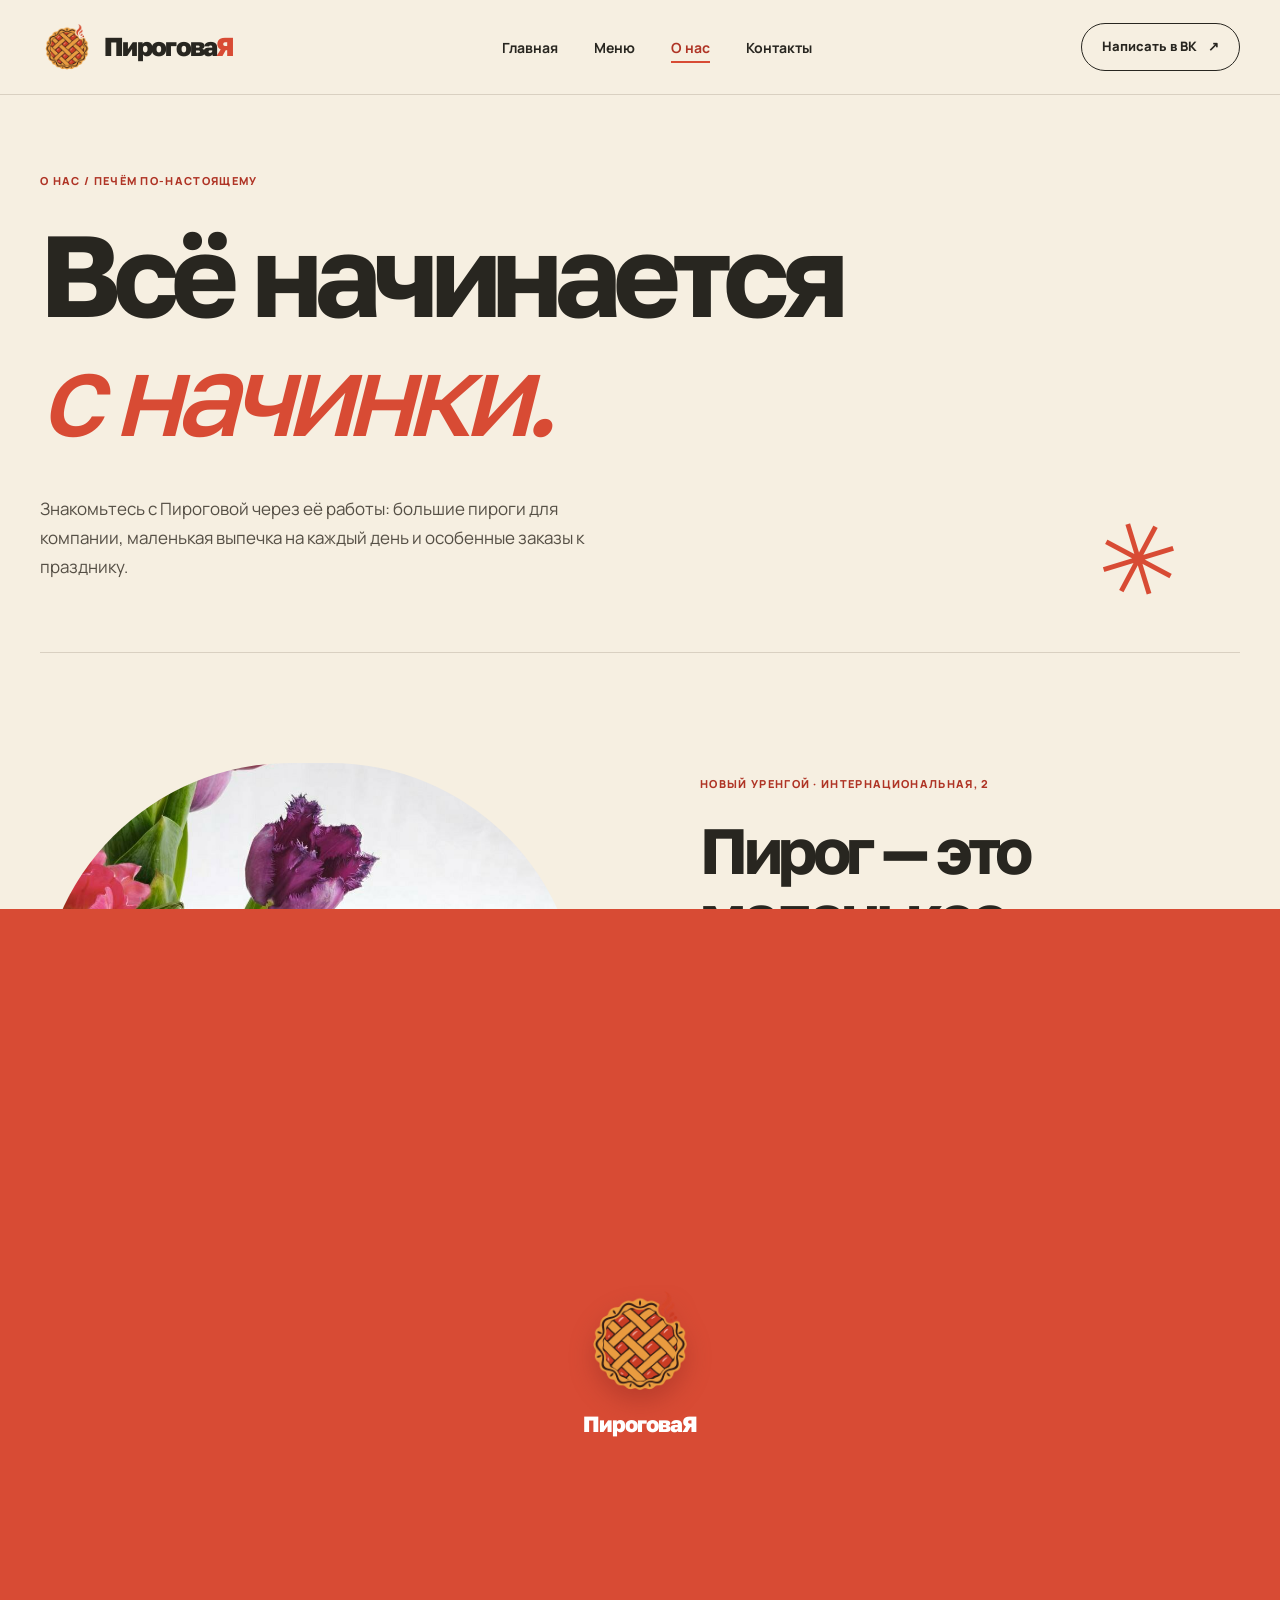
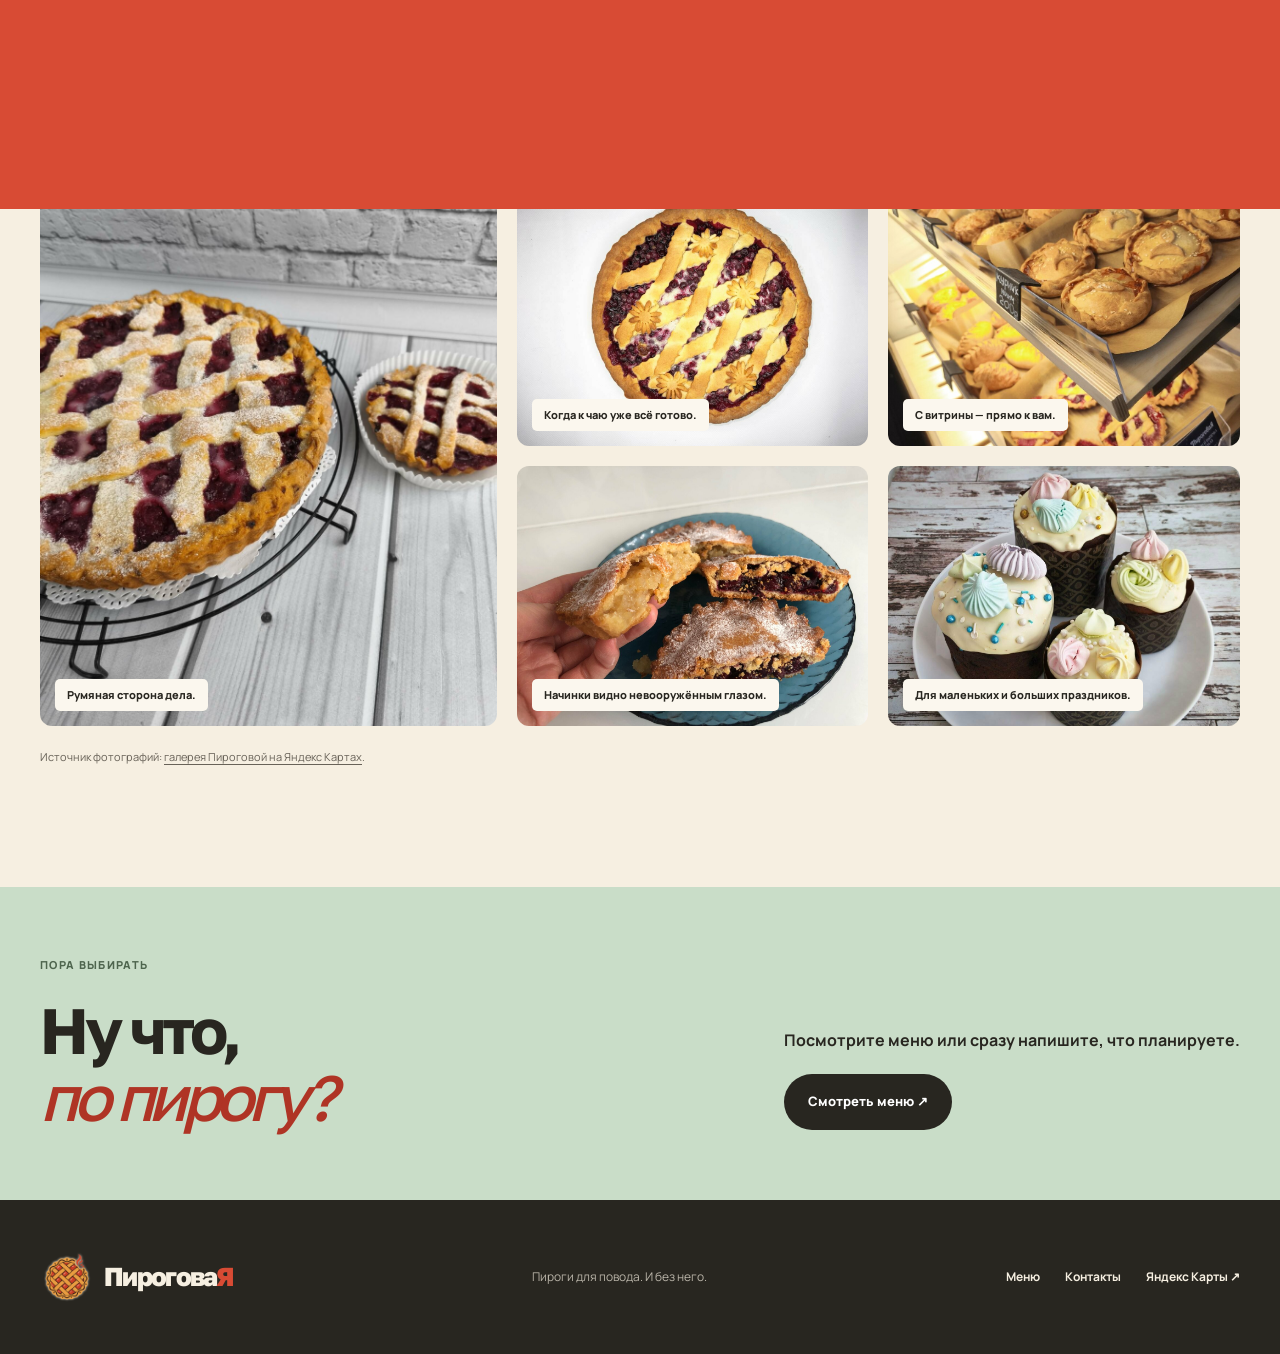
==== commit b6c852df: "Build full photo menu from bakery's published Yandex listing" ====
--- a/about.html
+++ b/about.html
@@ -1,4 +1,5 @@
 <!doctype html>
-<html lang="ru"><head><meta charset="utf-8"><meta name="viewport" content="width=device-width, initial-scale=1"><meta name="theme-color" content="#f6efe1"><meta name="description" content="Познакомьтесь с Пироговой в Новом Уренгое и посмотрите настоящие фотографии её выпечки."><title>О Пироговой — работы и подход</title><link rel="preconnect" href="https://fonts.googleapis.com"><link rel="preconnect" href="https://fonts.gstatic.com" crossorigin><link href="https://fonts.googleapis.com/css2?family=Golos+Text:wght@400;500;600;700;800&family=Manrope:wght@400;500;600;700;800&display=swap" rel="stylesheet"><link rel="icon" type="image/png" href="assets/favicon.png"><link rel="stylesheet" href="styles.css"><script src="app.js" defer></script></head>
-<body data-page="about"><a class="skip-link" href="#main">К содержимому</a><header class="site-header"><div class="shell header-inner"><a class="brand" href="index.html" aria-label="Пироговая — главная"><img class="brand-mark" src="assets/logo.png" width="40" height="40" alt=""><span>Пирогова<span class="brand-accent">Я</span></span></a><nav class="nav" id="main-nav" aria-label="Главная навигация"><a href="index.html">Главная</a><a href="menu.html">Меню</a><a class="is-current" href="about.html" aria-current="page">О нас</a><a href="contacts.html">Контакты</a></nav><a class="header-order" href="https://vk.ru/pirogi_nur" target="_blank" rel="noopener noreferrer">Написать в ВК <span aria-hidden="true">↗</span></a><button class="menu-toggle" type="button" aria-label="Открыть меню" aria-controls="main-nav" aria-expanded="false"><span></span><span></span></button></div></header>
-<main id="main"><section class="page-intro shell"><p class="kicker">О нас / Печём по-настоящему</p><h1>Всё начинается<br><em>с начинки.</em></h1><div class="page-intro-bottom"><p>Знакомьтесь с Пироговой через её работы: большие пироги для компании, маленькая выпечка на каждый день и особенные заказы к празднику.</p><div class="intro-illustration" aria-hidden="true">✳</div></div></section><section class="about-lead shell"><div class="about-lead-image"><img src="assets/photo-01.jpg" width="960" height="1280" alt="Пирог рядом с букетом — фотография из галереи Пироговой" fetchpriority="high"></div><div><p class="kicker">Новый Уренгой · Интернациональная, 2</p><h2>Пирог — это<br>маленькое <em>событие.</em></h2><p>Даже если событие — всего лишь вечер дома. В опубликованном меню Пироговой есть сытные пироги с мясом, рыбой и овощами, ягодные и фруктовые вкусы, пирожки, киши и выпечка для торжества.</p><p>Можно заглянуть в пекарню, выбрать что-то к чаю или написать о заказе заранее. Точные сроки, наличие и детали изготовления лучше уточнить напрямую.</p><a class="text-link" href="menu.html">Перейти к меню ↗</a></div></section><section class="section shell"><div class="section-heading"><div><p class="kicker">В галерее — реальные работы</p><h2>Показываем,<br><em>как есть.</em></h2></div><p>Фотографии взяты из открытой галереи организации на Яндекс Картах. Кадры иллюстрируют ассортимент пекарни; готовый заказ может отличаться.</p></div><div class="work-grid"><figure class="work-tall"><img src="assets/photo-04.jpg" width="1280" height="960" alt="Румяный домашний пирог" loading="lazy"><figcaption>Румяная сторона дела.</figcaption></figure><figure><img src="assets/photo-07.jpg" width="1280" height="960" alt="Пирог с ягодной начинкой" loading="lazy"><figcaption>Когда к чаю уже всё готово.</figcaption></figure><figure><img src="assets/photo-03.jpg" width="960" height="1280" alt="Витрина со свежей выпечкой" loading="lazy"><figcaption>С витрины — прямо к вам.</figcaption></figure><figure><img src="assets/photo-08.jpg" width="1280" height="960" alt="Пирог в разрезе с фруктовой и ягодной начинкой" loading="lazy"><figcaption>Начинки видно невооружённым глазом.</figcaption></figure><figure><img src="assets/photo-02.jpg" width="1280" height="960" alt="Праздничная выпечка" loading="lazy"><figcaption>Для маленьких и больших праздников.</figcaption></figure></div><p class="note">Источник фотографий: <a href="https://yandex.com/maps/org/pirogovaya/86559750538/gallery/" target="_blank" rel="noopener noreferrer">галерея Пироговой на Яндекс Картах</a>.</p></section><section class="contact-band"><div class="shell contact-band-inner"><div><p class="kicker">Пора выбирать</p><h2>Ну что,<br><em>по пирогу?</em></h2></div><div><p>Посмотрите меню или сразу напишите, что планируете.</p><a class="button button-dark" href="menu.html">Смотреть меню ↗</a></div></div></section></main><footer class="site-footer"><div class="shell footer-inner"><a class="brand" href="index.html"><img class="brand-mark" src="assets/logo.png" width="40" height="40" alt=""><span>Пирогова<span class="brand-accent">Я</span></span></a><p>Пироги для повода. И без него.</p><div><a href="menu.html">Меню</a><a href="contacts.html">Контакты</a><a href="https://yandex.com/maps/org/pirogovaya/86559750538/" target="_blank" rel="noopener noreferrer">Яндекс Карты ↗</a></div></div></footer><div class="page-wipe" aria-hidden="true"></div></body></html>
+<html lang="ru"><head><meta charset="utf-8"><meta name="viewport" content="width=device-width, initial-scale=1"><meta name="theme-color" content="#f6efe1"><meta name="description" content="Познакомьтесь с Пироговой в Новом Уренгое и посмотрите настоящие фотографии её выпечки."><title>О Пироговой — работы и подход</title><link rel="preconnect" href="https://fonts.googleapis.com"><link rel="preconnect" href="https://fonts.gstatic.com" crossorigin><link href="https://fonts.googleapis.com/css2?family=Golos+Text:wght@400;500;600;700;800&family=Manrope:wght@400;500;600;700;800&display=swap" rel="stylesheet"><link rel="icon" type="image/png" href="assets/favicon.png"><link rel="stylesheet" href="styles.css?v=3"><script src="app.js?v=3" defer></script></head>
+<body data-page="about"><a class="skip-link" href="#main">К содержимому</a><header class="site-header"><div class="shell header-inner"><a class="brand" href="index.html" aria-label="Пироговая — главная"><img class="brand-mark" src="assets/logo.png" width="54" height="54" alt=""><span>Пирогова<span class="brand-accent">Я</span></span></a><nav class="nav" id="main-nav" aria-label="Главная навигация"><a href="index.html">Главная</a><a href="menu.html">Меню</a><a class="is-current" href="about.html" aria-current="page">О нас</a><a href="contacts.html">Контакты</a></nav><a class="header-order" href="https://vk.ru/pirogi_nur" target="_blank" rel="noopener noreferrer">Написать в ВК <span aria-hidden="true">↗</span></a><button class="menu-toggle" type="button" aria-label="Открыть меню" aria-controls="main-nav" aria-expanded="false"><span></span><span></span></button></div></header>
+<main id="main"><section class="page-intro shell"><p class="kicker">О нас / Печём по-настоящему</p><h1>Всё начинается<br><em>с начинки.</em></h1><div class="page-intro-bottom"><p>Знакомьтесь с Пироговой через её работы: большие пироги для компании, маленькая выпечка на каждый день и особенные заказы к празднику.</p><div class="intro-illustration" aria-hidden="true">✳</div></div></section><section class="about-lead shell"><div class="about-lead-image"><img src="assets/photo-01.jpg" width="960" height="1280" alt="Пирог рядом с букетом — фотография из галереи Пироговой" fetchpriority="high"></div><div><p class="kicker">Новый Уренгой · Интернациональная, 2</p><h2>Пирог — это<br>маленькое <em>событие.</em></h2><p>Даже если событие — всего лишь вечер дома. В опубликованном меню Пироговой есть сытные пироги с мясом, рыбой и овощами, ягодные и фруктовые вкусы, пирожки, киши и выпечка для торжества.</p><p>Можно заглянуть в пекарню, выбрать что-то к чаю или написать о заказе заранее. Точные сроки, наличие и детали изготовления лучше уточнить напрямую.</p><a class="text-link" href="menu.html">Перейти к меню ↗</a></div></section><section class="section shell"><div class="section-heading"><div><p class="kicker">В галерее — реальные работы</p><h2>Показываем,<br><em>как есть.</em></h2></div><p>Фотографии взяты из открытой галереи организации на Яндекс Картах. Кадры иллюстрируют ассортимент пекарни; готовый заказ может отличаться.</p></div><div class="work-grid"><figure class="work-tall"><img src="assets/photo-04.jpg" width="1280" height="960" alt="Румяный домашний пирог" loading="lazy"><figcaption>Румяная сторона дела.</figcaption></figure><figure><img src="assets/photo-07.jpg" width="1280" height="960" alt="Пирог с ягодной начинкой" loading="lazy"><figcaption>Когда к чаю уже всё готово.</figcaption></figure><figure><img src="assets/photo-03.jpg" width="960" height="1280" alt="Витрина со свежей выпечкой" loading="lazy"><figcaption>С витрины — прямо к вам.</figcaption></figure><figure><img src="assets/photo-08.jpg" width="1280" height="960" alt="Пирог в разрезе с фруктовой и ягодной начинкой" loading="lazy"><figcaption>Начинки видно невооружённым глазом.</figcaption></figure><figure><img src="assets/photo-02.jpg" width="1280" height="960" alt="Праздничная выпечка" loading="lazy"><figcaption>Для маленьких и больших праздников.</figcaption></figure></div><p class="note">Источник фотографий: <a href="https://yandex.com/maps/org/pirogovaya/86559750538/gallery/" target="_blank" rel="noopener noreferrer">галерея Пироговой на Яндекс Картах</a>.</p></section><section class="contact-band"><div class="shell contact-band-inner"><div><p class="kicker">Пора выбирать</p><h2>Ну что,<br><em>по пирогу?</em></h2></div><div><p>Посмотрите меню или сразу напишите, что планируете.</p><a class="button button-dark" href="menu.html">Смотреть меню ↗</a></div></div></section></main><footer class="site-footer"><div class="shell footer-inner"><a class="brand" href="index.html"><img class="brand-mark" src="assets/logo.png" width="54" height="54" alt=""><span>Пирогова<span class="brand-accent">Я</span></span></a><p>Пироги для повода. И без него.</p><div><a href="menu.html">Меню</a><a href="contacts.html">Контакты</a><a href="https://yandex.com/maps/org/pirogovaya/86559750538/" target="_blank" rel="noopener noreferrer">Яндекс Карты ↗</a></div></div></footer><div class="page-wipe" aria-hidden="true"><div class="page-wipe-inner"><img src="assets/logo.png" width="118" height="118" alt=""><span>ПироговаЯ</span></div></div></body></html>
+
--- a/styles.css
+++ b/styles.css
@@ -43,3 +43,43 @@
 @media(max-width:560px){.shell{width:calc(100% - 30px)}.header-order{display:none}.hero{padding-top:42px;gap:35px}.hero h1{font-size:clamp(45px,11vw,61px);margin:24px 0;white-space:normal}.hero-lead{font-size:15px}.hero-actions{gap:20px;align-items:flex-start;flex-direction:column}.hero-proof{margin-top:40px}.hero-visual{min-height:410px}.hero-photo-wrap{inset:0 22px 20px 20px}.hero-sticker{width:108px;height:108px;font-size:12px;left:-2%;top:5%}.hero-photo-caption{font-size:9px}.ticker-track{font-size:12px;padding:12px 0;gap:18px}.section{padding-block:72px}.section-heading{display:block;margin-bottom:35px}.section-heading h2,.occasion h2,.contact-band h2,.about-lead h2,.menu-photo-band h2,.contact-map h2{font-size:clamp(43px,11vw,59px)}.section-heading>p{margin-top:22px;font-size:14px}.featured-grid{display:block}.feature-card{margin-bottom:15px}.feature-image,.feature-card-large .feature-image{height:260px}.section-bottom{align-items:start;flex-direction:column;gap:18px}.occasion-photo{height:380px}.occasion-photo span{left:8px}.occasion-copy{padding:65px 0}.occasion-copy>p:not(.kicker){font-size:14px}.scribble{font-size:100px;right:10px;bottom:0}.gallery-strip{display:grid;grid-template-columns:1fr 1fr;gap:9px}.gallery-strip img,.gallery-strip img:nth-child(2){height:190px}.gallery-strip img:nth-child(3){display:none}.contact-band{padding:65px 0}.contact-band-inner{display:block}.contact-band-inner>div:last-child{margin-top:28px}.footer-inner{align-items:start;flex-direction:column}.footer-inner>div{flex-wrap:wrap}.page-intro{padding-top:55px;padding-bottom:55px}.page-intro h1{font-size:clamp(42px,12vw,79px);margin-bottom:27px}.page-intro-bottom p{font-size:14px}.intro-illustration{display:none}.catalog-controls{gap:7px}.filter{font-size:11px;padding:10px 13px}.catalog-grid{grid-template-columns:1fr}.product-card{min-height:0;padding:0 0 24px}.product-image{height:240px}.product-num{margin-bottom:16px}.product-card h2{font-size:36px}.menu-photo-band{grid-template-columns:1fr;gap:0;margin-bottom:70px}.menu-photo-band img{height:260px}.menu-photo-band>div{padding:35px 25px 40px}.about-lead{grid-template-columns:1fr;padding-block:70px;gap:42px}.about-lead-image{height:420px}.work-grid{grid-template-columns:1fr 1fr;grid-template-rows:repeat(3,170px);gap:8px}.work-grid figcaption{font-size:9px;left:7px;bottom:7px;padding:6px;max-width:calc(100% - 14px)}.contacts-layout{padding-top:55px;padding-bottom:70px}.contact-row{grid-template-columns:1fr;gap:8px}.contact-row h2{font-size:31px}.contacts-photo{height:370px}.contact-map{grid-template-columns:1fr;padding-bottom:70px}.map-tile{min-height:240px}}
 @media(prefers-reduced-motion:reduce){html{scroll-behavior:auto}*,*::before,*::after{animation-duration:.01ms!important;animation-iteration-count:1!important;transition-duration:.01ms!important}.ticker-track{animation:none}.page-wipe{display:none}.reveal{opacity:1;transform:none}}
 
+/* Catalog, brand and page transition refresh */
+.brand{gap:10px;letter-spacing:-.065em}
+.brand-mark{width:54px;height:54px;transition:transform .35s cubic-bezier(.2,.8,.2,1)}
+.brand:hover .brand-mark{transform:rotate(-11deg) scale(1.08)}
+.intro-illustration img{width:145px;height:145px;object-fit:contain;filter:drop-shadow(0 18px 16px #78442a24)}
+.catalog-controls{display:grid;grid-template-columns:repeat(4,minmax(0,1fr));gap:12px;margin-bottom:24px}
+.filter{display:flex;align-items:center;text-align:left;gap:12px;min-width:0;min-height:94px;padding:15px 16px;border:2px solid var(--ink);border-radius:15px;background:#fffaf1;color:var(--ink);box-shadow:4px 4px 0 var(--ink);transition:transform .22s ease,box-shadow .22s ease,background .22s ease,color .22s ease,border-color .22s ease}
+.filter:hover{transform:translateY(-5px);box-shadow:4px 9px 0 var(--ink);background:#ffe0c7;color:var(--ink);border-color:var(--ink)}
+.filter.is-active{background:var(--tomato);color:#fff;border-color:var(--ink);box-shadow:4px 4px 0 var(--ink)}
+.filter.is-active:hover{transform:translateY(-3px);box-shadow:4px 7px 0 var(--ink);background:var(--tomato)}
+.filter-icon{width:39px;height:39px;display:grid;place-items:center;flex:none;border-radius:50%;background:var(--ink);color:#fff;font:700 21px var(--display)}
+.filter.is-active .filter-icon{background:#fff;color:var(--tomato)}
+.filter>b,.filter>span:nth-child(2){min-width:0}
+.filter b,.filter small{display:block;line-height:1.15}
+.filter b{font-size:14px;letter-spacing:-.03em}
+.filter small{font-size:10px;margin-top:6px;opacity:.75;font-weight:700}
+.filter-arrow{font-size:18px;font-weight:800;margin-left:auto;align-self:flex-start;transition:transform .22s ease}
+.filter:hover .filter-arrow{transform:translate(2px,-2px)}
+.product-card{min-height:0;padding:0;border-width:1.5px;border-color:#d7c9b8}
+.product-image{height:235px;margin:0}
+.product-image img{object-position:center}
+.product-image span{background:var(--cream);font-size:9px}
+.product-content{display:flex;flex-direction:column;flex:1;padding:24px 24px 22px}
+.product-num{margin:0 0 13px;font-size:10px}
+.product-card h2{font-size:clamp(25px,2.15vw,34px);line-height:1.12;margin:0 0 14px;overflow-wrap:anywhere}
+.product-card p{font-size:12px;line-height:1.65;margin:0 0 24px;max-width:none}
+.product-bottom{margin: auto 0 0;padding:17px 0 0;align-items:center;gap:8px}
+.product-bottom b{font-size:19px}
+.product-bottom a{display:inline-flex;align-items:center;justify-content:center;gap:7px;background:var(--ink);color:#fff;padding:10px 13px;border-radius:99px;font-size:11px;white-space:normal;text-align:center;transition:background .2s ease,transform .2s ease}
+.product-bottom a:hover{background:var(--tomato-dark);color:#fff;transform:translateY(-2px);text-decoration:none}
+.page-wipe::after{content:none}
+.page-wipe-inner{height:100%;display:grid;place-content:center;justify-items:center;gap:10px;color:#fff;text-align:center}
+.page-wipe-inner img{width:118px;height:118px;object-fit:contain;filter:drop-shadow(0 12px 12px #7d211a55);animation:logo-pop .4s cubic-bezier(.2,.8,.2,1) both}
+.page-wipe-inner span{font:800 22px var(--display);letter-spacing:-.05em}
+@keyframes logo-pop{from{opacity:0;transform:translateY(16px) rotate(-16deg) scale(.75)}to{opacity:1;transform:none}}
+@media(max-width:1050px){.catalog-controls{grid-template-columns:repeat(2,minmax(0,1fr))}}
+@media(max-width:560px){.brand-mark{width:46px;height:46px}.brand{font-size:22px}.catalog-controls{gap:10px}.filter{min-height:85px;padding:12px;gap:8px;box-shadow:3px 3px 0 var(--ink)}.filter-icon{width:30px;height:30px;font-size:17px}.filter b{font-size:12px}.filter small{font-size:9px}.filter-arrow{font-size:14px}.product-image{height:235px}.product-content{padding:22px}.product-card h2{font-size:31px}.product-bottom a{padding:11px 14px}}
+@media(max-width:350px){.catalog-controls{grid-template-columns:1fr}.filter{min-height:62px}}
+@media(prefers-reduced-motion:reduce){.page-wipe-inner img{animation:none}}
+
